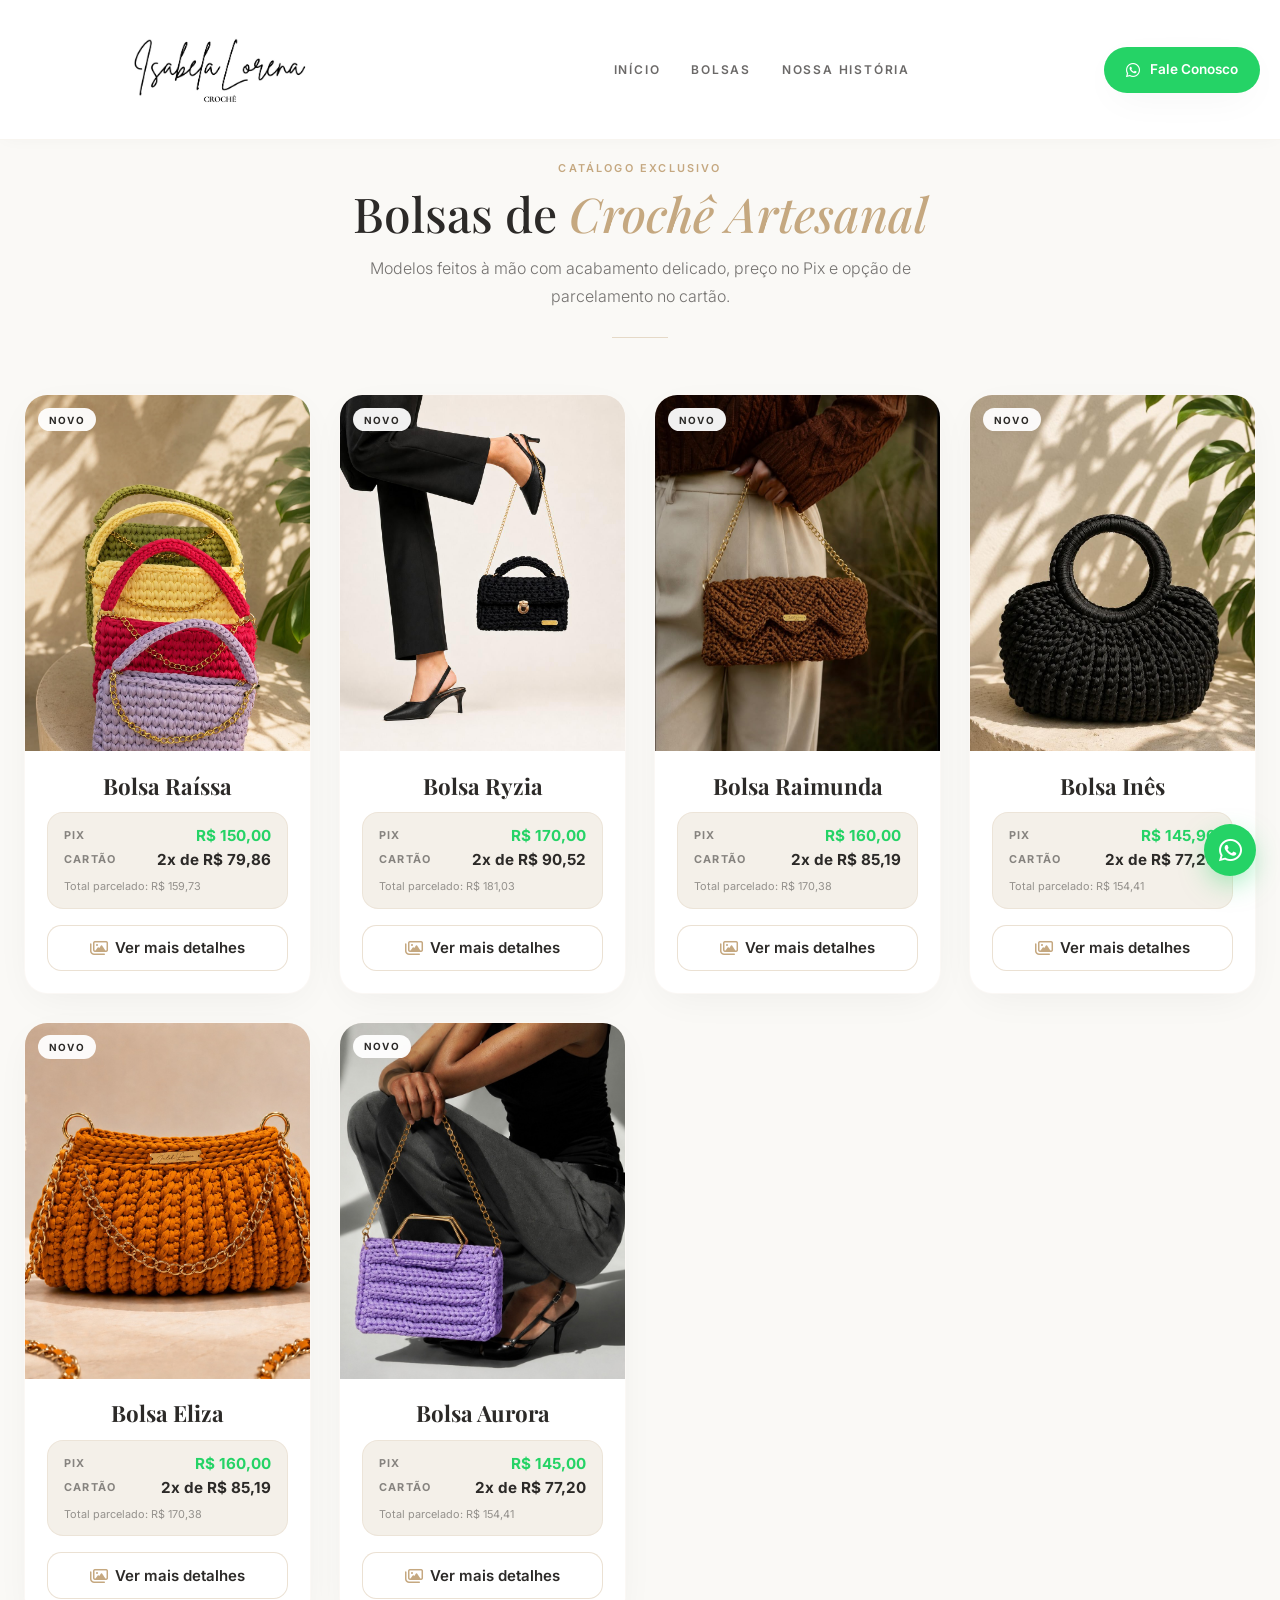
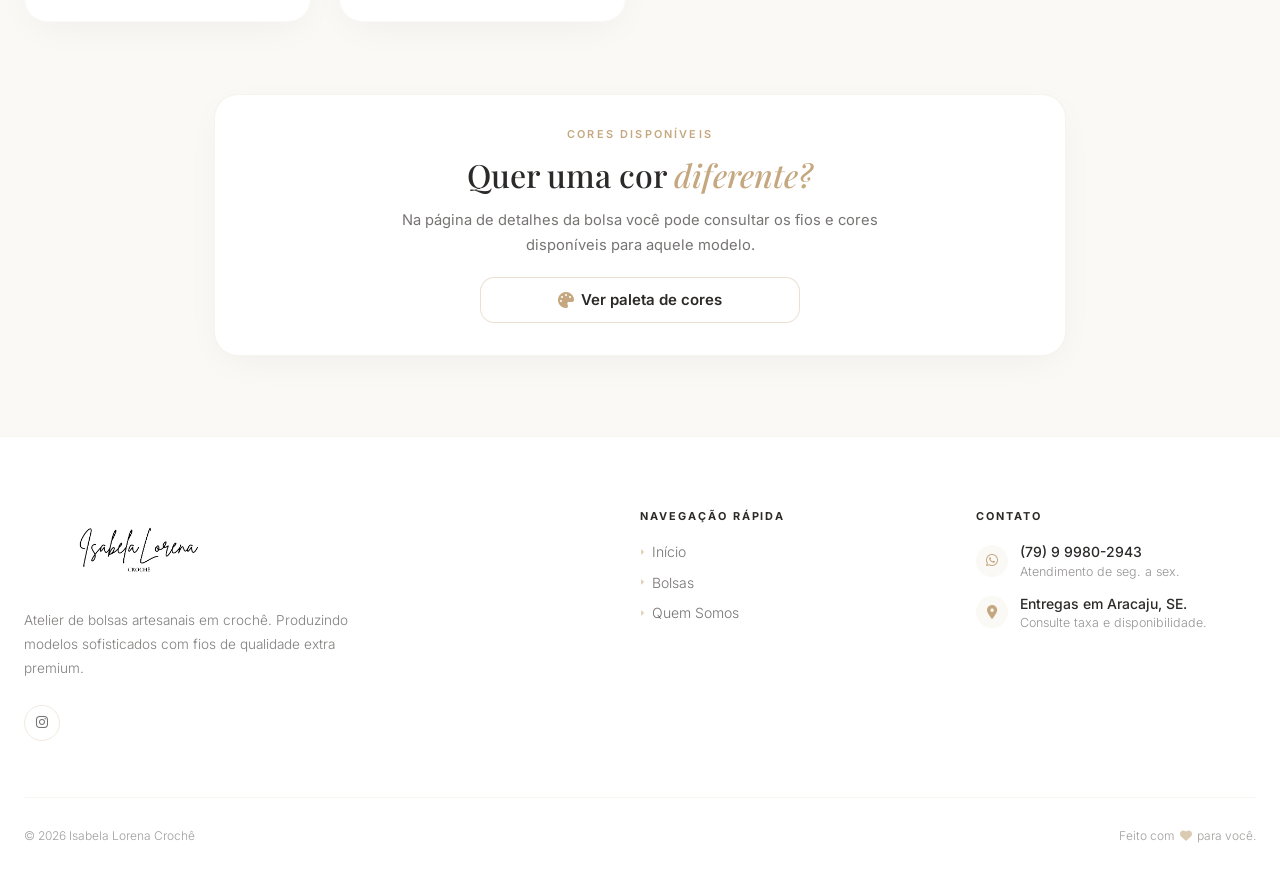
==== bolsas.html @ a30cd04b "Responsividade na pagina de catalogo" ====
<!doctype html>
<html lang="pt-BR">
  <head>
    <meta charset="utf-8" />
    <meta content="width=device-width, initial-scale=1.0" name="viewport" />

    <title>Bolsas | Isabela Lorena Crochê</title>

    <link href="https://fonts.googleapis.com" rel="preconnect" />
    <link crossorigin href="https://fonts.gstatic.com" rel="preconnect" />

    <link
      href="https://fonts.googleapis.com/css2?family=Inter:wght@300;400;500;600&family=Playfair+Display:ital,wght@0,400;0,500;0,600;1,400;1,500&display=swap"
      rel="stylesheet"
    />

    <link
      href="https://cdnjs.cloudflare.com/ajax/libs/font-awesome/6.4.0/css/all.min.css"
      rel="stylesheet"
    />

    <link href="./assets/css/main.css" rel="stylesheet" />
    <link href="./assets/css/header.css" rel="stylesheet" />
    <link href="./assets/css/components.css" rel="stylesheet" />
    <link href="./assets/css/pages/catalog.css" rel="stylesheet" />
    <link href="./assets/css/footer.css" rel="stylesheet" />
  </head>

  <body>
    <header class="site-header">
      <div class="inner">
        <a class="logo" href="index.html" aria-label="Isabela Lorena Crochê">
          <img src="assets/img/logo.jpeg" alt="Isabela Lorena Crochê" />
        </a>

        <nav class="nav-desktop" aria-label="Navegação principal">
          <a href="index.html">Início</a>
          <a href="bolsas.html">Bolsas</a>
          <a href="sobre.html">Nossa História</a>
        </nav>

        <a
          class="header-cta"
          href="https://wa.me/5579999802943"
          target="_blank"
          rel="noopener"
        >
          <i class="fa-brands fa-whatsapp"></i>
          Fale Conosco
        </a>

        <button
          type="button"
          aria-label="Abrir menu"
          aria-controls="mobile-menu"
          aria-expanded="false"
          class="menu-toggle"
          id="menu-btn"
        >
          <i class="fa-solid fa-bars-staggered"></i>
        </button>
      </div>

      <div class="mobile-menu hidden" id="mobile-menu">
        <div class="inner-mobile">
          <a href="index.html">Início</a>
          <a href="bolsas.html">Bolsas</a>
          <a href="sobre.html">Nossa História</a>

          <a
            class="mobile-cta"
            href="https://wa.me/5579999802943"
            target="_blank"
            rel="noopener"
          >
            <i class="fa-brands fa-whatsapp"></i>
            Chamar no WhatsApp
          </a>
        </div>
      </div>
    </header>

    <main class="catalog-page">
      <section class="catalog-header">
        <div class="inner">
          <span class="section-label">Catálogo exclusivo</span>

          <h1 class="section-title">
            Bolsas de
            <span class="highlight-word">Crochê Artesanal</span>
          </h1>

          <p class="section-subtitle">
            Modelos feitos à mão com acabamento delicado, preço no Pix e opção
            de parcelamento no cartão.
          </p>

          <div class="divider" aria-hidden="true"></div>
        </div>
      </section>

      <section class="catalog-list" aria-label="Lista de bolsas disponíveis">
        <div class="catalog-grid-wrap">
          <div class="products-grid" id="grid-bolsas"></div>
        </div>
      </section>

      <section class="catalog-color-note">
        <div class="inner">
          <div class="color-note-card">
            <span class="section-label">Cores disponíveis</span>

            <h2>
              Quer uma cor
              <span class="highlight-word">diferente?</span>
            </h2>

            <p>
              Na página de detalhes da bolsa você pode consultar os fios e cores
              disponíveis para aquele modelo.
            </p>

            <a href="cores.html" class="btn-details">
              <i class="fa-solid fa-palette"></i>
              Ver paleta de cores
            </a>
          </div>
        </div>
      </section>
    </main>

    <footer class="site-footer">
      <div class="inner">
        <div class="footer-grid">
          <div class="footer-brand">
            <a
              class="footer-logo"
              href="index.html"
              aria-label="Isabela Lorena Crochê"
            >
              <img src="assets/img/logo.jpeg" alt="Isabela Lorena Crochê" />
            </a>

            <p>
              Atelier de bolsas artesanais em crochê. Produzindo modelos
              sofisticados com fios de qualidade extra premium.
            </p>

            <div class="footer-socials">
              <a
                aria-label="Instagram"
                href="https://www.instagram.com/isabelalorenacroche/?utm_source=ig_web_button_share_sheet"
                target="_blank"
                rel="noopener"
              >
                <i class="fa-brands fa-instagram"></i>
              </a>
            </div>
          </div>

          <div class="footer-col">
            <h3>Navegação Rápida</h3>

            <ul class="footer-links">
              <li>
                <a href="index.html">
                  <i class="fa-solid fa-caret-right"></i>
                  Início
                </a>
              </li>

              <li>
                <a href="bolsas.html">
                  <i class="fa-solid fa-caret-right"></i>
                  Bolsas
                </a>
              </li>

              <li>
                <a href="sobre.html">
                  <i class="fa-solid fa-caret-right"></i>
                  Quem Somos
                </a>
              </li>
            </ul>
          </div>

          <div class="footer-col">
            <h3>Contato</h3>

            <ul class="footer-contact">
              <li>
                <div class="icon">
                  <i class="fa-brands fa-whatsapp"></i>
                </div>

                <div class="text">
                  <p>(79) 9 9980-2943</p>
                  <p>Atendimento de seg. a sex.</p>
                </div>
              </li>

              <li>
                <div class="icon">
                  <i class="fa-solid fa-location-dot"></i>
                </div>

                <div class="text">
                  <p>Entregas em Aracaju, SE.</p>
                  <p>Consulte taxa e disponibilidade.</p>
                </div>
              </li>
            </ul>
          </div>
        </div>

        <div class="footer-bottom">
          <p>
            &copy;
            <span id="year"></span>
            Isabela Lorena Crochê
          </p>

          <p>
            Feito com
            <i class="fa-solid fa-heart"></i>
            para você.
          </p>
        </div>
      </div>
    </footer>

    <a
      aria-label="Abrir conversa no WhatsApp"
      class="whatsapp-float"
      href="https://wa.me/5579999802943"
      target="_blank"
      rel="noopener"
    >
      <i class="fa-brands fa-whatsapp"></i>
      <span class="tooltip">Fale conosco!</span>
    </a>

    <script src="./assets/js/produtos.js"></script>
    <script src="./assets/js/cards.js"></script>
    <script src="./assets/js/main.js"></script>
  </body>
</html>
---- assets/css/main.css ----
/* ============================================================
   MAIN.CSS — variáveis globais, reset e estilos de base
   Carregado PRIMEIRO em todas as páginas.
   Todos os outros arquivos CSS dependem das variáveis aqui
   definidas.
   ============================================================ */

/* ============================================================
   VARIÁVEIS CSS (design tokens)
   ============================================================ */

:root {
  /* ---- Paleta de cores ---- */
  --color-light: #faf9f6; /* fundo geral das páginas        */
  --color-primary: #c5a880; /* dourado — cor de destaque       */
  --color-primary-light: #d6bf9e; /* versão clara do dourado         */
  --color-dark: #2c2a28; /* texto e títulos principais      */
  --color-accent: #f0ebe1; /* fundo de cards e skeletons      */
  --color-whatsapp: #25d366; /* verde WhatsApp oficial          */
  --color-whatsapp-dark: #1eae53; /* hover do botão WhatsApp         */

  /* ---- Bordas arredondadas ---- */
  --radius-card: 1.5rem;

  /* ---- Sombras ---- */
  --shadow-soft: 0 10px 40px -10px rgba(0, 0, 0, 0.06);
  --shadow-hover: 0 20px 40px -10px rgba(197, 168, 128, 0.18);

  /* ---- Tipografia ---- */
  --font-serif: "Playfair Display", serif; /* títulos e destaques     */
  --font-sans: "Inter", sans-serif; /* corpo e interface        */

  /* ---- Espaçamentos responsivos (usados via var()) ---- */
  --section-gap: clamp(3rem, 6vw, 5.5rem);
  --inner-padding: clamp(1rem, 4vw, 1.5rem);

  /* ---- Alturas de fallback para imagens de produto ----
     Usadas apenas em browsers sem suporte a aspect-ratio.       */
  --img-height-mobile: 220px;
  --img-height-sm: 260px;
  --img-height-md: 300px;
  --img-height-lg: 320px;
}

/* ============================================================
   RESET GLOBAL
   box-sizing: border-box em todos os elementos elimina a
   necessidade de calcular bordas/paddings manualmente.
   ============================================================ */

*,
*::before,
*::after {
  box-sizing: border-box;
  margin: 0;
  padding: 0;
}

/* Rolagem suave para âncoras (#destaques, etc.) */
html {
  scroll-behavior: smooth;

  /* Previne aumento automático de fonte em iOS ao girar o device */
  -webkit-text-size-adjust: 100%;
  text-size-adjust: 100%;
}

/* ---- CORPO ---- */

body {
  font-family: var(--font-sans);
  background-color: var(--color-light);
  color: var(--color-dark);

  /* Suaviza a renderização de fontes no macOS/iOS */
  -webkit-font-smoothing: antialiased;
  -moz-osx-font-smoothing: grayscale;

  /* Evita scrollbar horizontal acidental */
  overflow-x: hidden;

  /* Layout em coluna para que o footer fique fixo no rodapé
     mesmo em páginas com pouco conteúdo                         */
  display: flex;
  flex-direction: column;
  min-height: 100vh;
}

/* O <main> cresce para preencher o espaço entre header e footer */
main {
  flex-grow: 1;
}

/* ---- ELEMENTOS BÁSICOS ---- */

/* Imagens não vazam do container */
img {
  display: block;
  max-width: 100%;
  height: auto;
}

/* Remove sublinhado de links — cada componente define sua cor */
a {
  text-decoration: none;
  color: inherit;
}

/* Botões herdam a fonte do body (padrão do browser não herda) */
button {
  font-family: inherit;
}

/* ============================================================
   UTILITÁRIOS GLOBAIS
   ============================================================ */

/*
  Aplica itálico dourado nos trechos de título em destaque.
  Usado via <span class="highlight-word"> no HTML.
*/
.highlight-word {
  font-style: italic;
  color: var(--color-primary);
  font-weight: 500;
}

/*
  Wrapper de largura máxima reutilizado em todas as seções.
  Pode ser sobrescrito localmente se necessário.
*/
.inner {
  max-width: 1280px;
  margin: 0 auto;
  padding: 0 var(--inner-padding);
}

/* ============================================================
   ANIMAÇÕES
   ============================================================ */

/* Entrada suave da página inteira ao carregar */
.page-view {
  animation: elegantFadeIn 0.55s cubic-bezier(0.16, 1, 0.3, 1) forwards;
}

@keyframes elegantFadeIn {
  from {
    opacity: 0;
    transform: translateY(14px);
  }
  to {
    opacity: 1;
    transform: translateY(0);
  }
}

/* Flutuação contínua — usada nos orbs decorativos do hero */
@keyframes float {
  0%,
  100% {
    transform: translateY(0);
  }
  50% {
    transform: translateY(-12px);
  }
}

.animate-float {
  animation: float 6s ease-in-out infinite;
}

/* Revelação de imagem após carregamento lazy */
@keyframes imgReveal {
  from {
    opacity: 0;
    transform: scale(1.03);
  }
  to {
    opacity: 1;
    transform: scale(1);
  }
}

/* Shimmer do skeleton loader de imagens (definido em components.css) */
@keyframes shimmer {
  0% {
    background-position: 200% 0;
  }
  100% {
    background-position: -200% 0;
  }
}

/* ============================================================
   IMAGEM DE PRODUTO (estilos globais)
   Complementados e sobrescritos em components.css e catalog.css
   ============================================================ */

/*
  Base da imagem: cobre o wrapper por completo (position:absolute
  + inset:0 definidos nos contextos que usam aspect-ratio).
  Transition dupla: zoom suave + fade de opacidade no lazy-load.
*/
.product-img {
  background: var(--color-accent);
  width: 100%;
  height: 100%;
  object-fit: cover;
  object-position: center top;
  transition:
    transform 0.7s cubic-bezier(0.25, 0.46, 0.45, 0.94),
    opacity 0.15s ease;
}

/* Zoom suave no hover do card */
.product-card:hover .product-img {
  transform: scale(1.05);
}

/* Animação de fade-in após o carregamento da imagem */
.product-img.loaded {
  animation: imgReveal 0.45s ease forwards;
}

/*
  Estado de erro: quando a imagem falha ao carregar e o fallback
  SVG é inserido, ajustamos o object-fit para não distorcer o ícone
  e adicionamos leve opacidade.
*/
.product-img[data-error="true"],
.product-img.img-error {
  object-fit: contain;
  padding: 1.5rem;
  background: var(--color-accent);
  opacity: 0.5;
}

/* ============================================================
   GRID DE DESTAQUES (home)
   Transição de opacidade controlada pelo filtro (filtros.js)
   ============================================================ */

#grid-destaques {
  transition: opacity 0.25s ease-in-out;
}

/* ============================================================
   SCROLLBAR CUSTOMIZADA (Webkit)
   ============================================================ */

::-webkit-scrollbar {
  width: 5px;
}
::-webkit-scrollbar-track {
  background: var(--color-light);
}
::-webkit-scrollbar-thumb {
  background: var(--color-primary-light);
  border-radius: 4px;
}

/* ============================================================
   ACESSIBILIDADE
   ============================================================ */

/*
  Anel de foco visível para navegação por teclado.
  Removido visualmente com :focus (não :focus-visible) para não
  afetar cliques com mouse.
*/
:focus-visible {
  outline: 2px solid var(--color-primary);
  outline-offset: 3px;
  border-radius: 4px;
}

/* ============================================================
   SELEÇÃO DE TEXTO
   ============================================================ */

::selection {
  background: rgba(197, 168, 128, 0.25);
  color: var(--color-dark);
}

/* ============================================================
   AJUSTES RESPONSIVOS GLOBAIS
   Mantém regras gerais aqui para evitar repetição nas páginas.
   ============================================================ */

html {
  overflow-x: hidden;
}

body {
  min-width: 320px;
}

.inner {
  width: min(100%, 1280px);
}

@media (max-width: 767px) {
  :root {
    --inner-padding: clamp(1rem, 5vw, 1.25rem);
    --radius-card: 1.25rem;
  }

  .section-title {
    word-break: normal;
    overflow-wrap: anywhere;
  }
}

@media (max-width: 359px) {
  :root {
    --inner-padding: 0.85rem;
  }
}

@media (prefers-reduced-motion: reduce) {
  *,
  *::before,
  *::after {
    scroll-behavior: auto !important;
    animation-duration: 0.01ms !important;
    animation-iteration-count: 1 !important;
    transition-duration: 0.01ms !important;
  }
}
---- assets/css/header.css ----
/* ============================================================
   HEADER.CSS — header sticky, nav e menu mobile
   ============================================================ */
body {
  padding-top: 105px;
}

.site-header {
  background: #ffffff;
  backdrop-filter: blur(16px);
  -webkit-backdrop-filter: blur(16px);

  /* Faz o header acompanhar a página ao rolar */
  position: fixed;
  top: 0;
  left: 0;
  width: 100%;

  z-index: 999;

  border-bottom: 1px solid rgba(197, 168, 128, 0.12);
  box-shadow: 0 2px 16px -4px rgba(0, 0, 0, 0.04);
  transition: all 0.3s ease;
}

.site-header .inner {
  max-width: 1280px;
  margin: 0 auto;
  padding: 1rem 1.25rem;
  display: flex;
  justify-content: space-between;
  align-items: center;
  gap: 1rem;
}

/* Logo */
.site-header .logo {
  display: flex;
  align-items: center;
  flex-shrink: 0;
  line-height: 0;
  text-decoration: none;
}

.site-header .logo img {
  display: block;

  /* tamanho ideal para desktop */
  width: clamp(190px, 24vw, 380px);
  height: auto;

  /* impede a logo de deixar o header gigante */
  max-height: 105px;

  object-fit: contain;
}

/* Ajuste do header para ficar mais elegante */
.site-header .inner {
  max-width: 1280px;
  margin: 0 auto;
  padding: 0.75rem 1.25rem;
  min-height: 105px;

  display: flex;
  justify-content: space-between;
  align-items: center;
  gap: 1.25rem;
}

/* Mobile */
@media (max-width: 767px) {
  .site-header .inner {
    min-height: 78px;
    padding: 0.6rem 1rem;
  }

  .site-header .logo img {
    width: clamp(150px, 52vw, 230px);
    max-height: 65px;
  }
}

/* Telas grandes */
@media (min-width: 1280px) {
  .site-header .logo img {
    width: 400px;
    max-height: 115px;
  }
}

/* Nav desktop */
.nav-desktop {
  display: none;
  gap: 2.5rem;
  align-items: center;
}
@media (min-width: 768px) {
  .nav-desktop {
    display: flex;
  }
}

.nav-desktop a,
.nav-desktop button {
  font-size: 0.75rem;
  font-weight: 600;
  letter-spacing: 0.15em;
  text-transform: uppercase;
  color: rgba(44, 42, 40, 0.7);
  background: none;
  border: none;
  cursor: pointer;
  transition: color 0.3s ease;
  display: flex;
  align-items: center;
  gap: 0.35rem;
  padding: 0;
}
.nav-desktop a:hover,
.nav-desktop button:hover {
  color: var(--color-primary);
}

/* Dropdown catálogo */
.dropdown {
  position: relative;
  padding: 0.5rem 0;
}
.dropdown-panel {
  position: absolute;
  top: calc(100% + 0.5rem);
  left: -1rem;
  min-width: 13rem;
  background: #fff;
  border: 1px solid rgba(197, 168, 128, 0.12);
  border-radius: 1rem;
  box-shadow: var(--shadow-soft);
  opacity: 0;
  visibility: hidden;
  transform: translateY(6px);
  transition: all 0.25s ease;
  overflow: hidden;
}
.dropdown:hover .dropdown-panel {
  opacity: 1;
  visibility: visible;
  transform: translateY(0);
}
.dropdown:hover .chevron {
  transform: rotate(180deg);
}
.chevron {
  font-size: 0.6rem;
  transition: transform 0.3s ease;
}

.dropdown-panel a {
  display: flex;
  align-items: center;
  gap: 0.5rem;
  padding: 0.75rem 1.5rem;
  font-size: 0.85rem;
  color: rgba(44, 42, 40, 0.8);
  transition:
    background 0.2s,
    color 0.2s;
  letter-spacing: 0;
  text-transform: none;
  font-weight: 400;
}
.dropdown-panel a:hover {
  background: var(--color-light);
  color: var(--color-primary);
}
.dropdown-panel a i {
  font-size: 0.45rem;
  color: rgba(197, 168, 128, 0.5);
}

/* CTA header */
.header-cta {
  display: none;
  align-items: center;
  justify-content: center;
  gap: 0.6rem;

  background: var(--color-whatsapp);
  color: #fff;

  padding: 0.75rem 1.4rem;
  min-height: 46px;

  border-radius: 9999px;

  font-size: 0.85rem;
  font-weight: 600;
  line-height: 1;

  transition: all 0.35s ease;
  box-shadow: var(--shadow-soft);

  white-space: nowrap;
}

.header-cta:hover {
  background: var(--color-whatsapp-dark);
  transform: translateY(-2px);
  box-shadow: 0 12px 24px -6px rgba(37, 211, 102, 0.3);
}

.header-cta i {
  display: flex;
  align-items: center;
  justify-content: center;

  font-size: 1rem;
  line-height: 1;
  flex-shrink: 0;
}

@media (min-width: 768px) {
  .header-cta {
    display: inline-flex;
  }
}

/* Hamburger */
.menu-toggle {
  display: flex;
  background: none;
  border: none;
  cursor: pointer;
  font-size: 1.4rem;
  color: var(--color-dark);
  padding: 0.25rem;
}
@media (min-width: 768px) {
  .menu-toggle {
    display: none;
  }
}

/* Mobile menu */
.mobile-menu {
  background: #fff;
  border-top: 1px solid rgba(197, 168, 128, 0.1);
  position: absolute;
  width: 100%;
  box-shadow: 0 16px 40px -10px rgba(0, 0, 0, 0.1);
}
.mobile-menu.hidden {
  display: none;
}
.mobile-menu .inner-mobile {
  display: flex;
  flex-direction: column;
  padding: 2rem 1.5rem;
  gap: 0;
}
.mobile-menu a,
.mobile-menu .mobile-cat-title {
  font-family: var(--font-serif);
  font-size: 1.1rem;
  color: var(--color-dark);
  padding: 0.9rem 0;
  border-bottom: 1px solid rgba(240, 235, 225, 0.8);
  transition: color 0.2s;
  display: block;
}
.mobile-menu a:hover {
  color: var(--color-primary);
}
.mobile-menu .mobile-cat-title {
  font-weight: 500;
  padding-bottom: 0.5rem;
  border-bottom: none;
}
.mobile-menu .mobile-sub {
  display: flex;
  flex-direction: column;
  padding-left: 1rem;
  gap: 0;
  border-bottom: 1px solid rgba(240, 235, 225, 0.8);
  padding-bottom: 0.5rem;
  margin-bottom: 0;
}
.mobile-menu .mobile-sub a {
  font-family: var(--font-sans);
  font-size: 0.95rem;
  color: rgba(44, 42, 40, 0.65);
  border-bottom: none;
  padding: 0.4rem 0;
}
.mobile-cta {
  display: flex;
  align-items: center;
  justify-content: center;
  gap: 0.5rem;
  background: var(--color-whatsapp);
  color: #fff !important;
  padding: 0.85rem;
  border-radius: 0.75rem;
  font-family: var(--font-sans) !important;
  font-size: 0.95rem !important;
  font-weight: 500;
  margin-top: 1.25rem;
  border-bottom: none !important;
}

/* ============================================================
   RESPONSIVIDADE DO HEADER
   Regras específicas do header ficam neste arquivo.
   ============================================================ */

@media (max-width: 899px) {
  body {
    padding-top: 76px;
  }

  .site-header .inner {
    min-height: 76px;
    padding: 0.6rem var(--inner-padding);
  }

  .site-header .logo img {
    width: clamp(155px, 52vw, 240px);
    max-height: 68px;
  }

  .nav-desktop,
  .header-cta {
    display: none;
  }

  .menu-toggle {
    display: inline-flex;
    align-items: center;
    justify-content: center;
    width: 2.65rem;
    height: 2.65rem;
    border-radius: 999px;
    background: rgba(240, 235, 225, 0.7);
  }

  .mobile-menu {
    position: fixed;
    top: 76px;
    left: 0;
    right: 0;
    z-index: 998;
    max-height: calc(100vh - 76px);
    overflow-y: auto;
  }

  .mobile-menu .inner-mobile {
    padding: 1.25rem var(--inner-padding) 1.5rem;
  }
}

@media (min-width: 900px) {
  .menu-toggle {
    display: none;
  }

  .nav-desktop {
    display: flex;
    gap: clamp(1.2rem, 2.4vw, 2.5rem);
  }

  .header-cta {
    display: inline-flex;
  }
}

@media (min-width: 900px) and (max-width: 1180px) {
  .site-header .logo img {
    width: clamp(185px, 20vw, 250px);
    max-height: 82px;
  }

  .site-header .inner {
    min-height: 88px;
  }

  .nav-desktop a {
    font-size: 0.68rem;
    letter-spacing: 0.12em;
  }

  .header-cta {
    padding-inline: 1rem;
    font-size: 0.78rem;
  }
}

@media (max-width: 380px) {
  .site-header .logo img {
    width: clamp(145px, 50vw, 200px);
  }
}
---- assets/css/components.css ----
/* ============================================================
   COMPONENTS.CSS — cards de produto, badges, botões, CTA,
   WhatsApp flutuante, barra de benefícios
   ============================================================ */

/* ---- BARRA DE BENEFÍCIOS ---- */

.benefits-bar {
  background: #fff;
  border-top: 1px solid rgba(197, 168, 128, 0.1);
  border-bottom: 1px solid rgba(197, 168, 128, 0.1);
  padding: 1.5rem 0;
  box-shadow: 0 2px 12px -4px rgba(0, 0, 0, 0.03);
}

.benefits-bar .inner {
  max-width: 1280px;
  margin: 0 auto;
  padding: 0 1.25rem;
  display: grid;
  grid-template-columns: repeat(2, 1fr);
  gap: 1.25rem;
}

@media (min-width: 768px) {
  .benefits-bar .inner {
    grid-template-columns: repeat(4, 1fr);
  }
}

.benefit-item {
  display: flex;
  flex-direction: column;
  align-items: center;
  text-align: center;
  padding: 0 0.5rem;
}

.benefit-item + .benefit-item {
  border-left: 1px solid rgba(197, 168, 128, 0.12);
}

@media (max-width: 767px) {
  .benefit-item:nth-child(1),
  .benefit-item:nth-child(3) {
    border-left: none;
  }
  .benefit-item:nth-child(3),
  .benefit-item:nth-child(4) {
    border-top: 1px solid rgba(197, 168, 128, 0.12);
    padding-top: 1.25rem;
  }
}

.benefit-item i {
  font-size: 1.4rem;
  color: var(--color-primary);
  margin-bottom: 0.4rem;
}

.benefit-item h4 {
  font-size: 0.7rem;
  font-weight: 600;
  text-transform: uppercase;
  letter-spacing: 0.1em;
  color: var(--color-dark);
  margin-bottom: 0.2rem;
}

.benefit-item p {
  font-size: 0.7rem;
  color: rgba(44, 42, 40, 0.55);
}

/* ---- SECTION LABELS ---- */

.section-label {
  display: block;
  font-size: 0.68rem;
  font-weight: 600;
  text-transform: uppercase;
  letter-spacing: 0.2em;
  color: var(--color-primary);
  margin-bottom: 0.75rem;
}

.section-title {
  font-family: var(--font-serif);
  font-size: clamp(1.6rem, 4vw, 3rem);
  font-weight: 500;
  color: var(--color-dark);
  line-height: 1.2;
}

.section-subtitle {
  font-size: clamp(0.9rem, 2vw, 1rem);
  color: rgba(44, 42, 40, 0.65);
  font-weight: 300;
  line-height: 1.7;
  max-width: 36rem;
}

/* ---- CTA SECTION ---- */

.cta-section {
  padding: clamp(3rem, 6vw, 5rem) 0;
  background: linear-gradient(
    180deg,
    var(--color-light) 0%,
    rgba(240, 235, 225, 0.55) 100%
  );
  position: relative;
  overflow: hidden;
  text-align: center;
}

.cta-section::before {
  content: "";
  position: absolute;
  inset: 0;
  background-image: radial-gradient(
    circle at 2px 2px,
    rgba(197, 168, 128, 0.22) 1px,
    transparent 0
  );
  background-size: 38px 38px;
  pointer-events: none;
}

.cta-section .inner {
  position: relative;
  z-index: 1;
  max-width: 640px;
  margin: 0 auto;
  padding: 0 1.25rem;
}

.cta-section h2 {
  font-family: var(--font-serif);
  font-size: clamp(1.5rem, 4vw, 2.8rem);
  font-weight: 500;
  margin-bottom: 1rem;
  line-height: 1.25;
}

.cta-section p {
  font-size: clamp(0.9rem, 2vw, 1rem);
  color: rgba(44, 42, 40, 0.75);
  font-weight: 300;
  line-height: 1.75;
  margin-bottom: 2rem;
}

/* ---- GRID GERAL ---- */

.products-grid {
  display: grid;
  grid-template-columns: 1fr;
  gap: 1.25rem;
}

@media (min-width: 480px) {
  .products-grid {
    grid-template-columns: repeat(2, 1fr);
  }
}

@media (min-width: 1024px) {
  .products-grid {
    grid-template-columns: repeat(4, 1fr);
    gap: 1.75rem;
  }
}

/* ---- PRODUCT CARD ---- */

.product-card {
  background: #fff;
  border-radius: var(--radius-card);
  overflow: hidden;
  box-shadow: var(--shadow-soft);
  border: 1px solid transparent;
  display: flex;
  flex-direction: column;
  height: 100%;
  transition:
    box-shadow 0.4s ease,
    border-color 0.4s ease,
    transform 0.35s ease;
}

.product-card:hover {
  box-shadow: var(--shadow-hover);
  border-color: rgba(197, 168, 128, 0.2);
  transform: translateY(-5px);
}

/* ---- WRAP DE IMAGEM ---- */

.product-image-wrap {
  position: relative;
  overflow: hidden;
  /* Proporção 4:5 — ótima para produtos verticais (bolsas) */
  aspect-ratio: 4 / 5;
  background: var(--color-accent);
  flex-shrink: 0;
}

/* Fallback para navegadores sem suporte a aspect-ratio */
@supports not (aspect-ratio: 4 / 5) {
  .product-image-wrap {
    height: var(--img-height-md);
  }
}

/* Ajuste para cards na home (grid de destaques) */
#grid-destaques .product-image-wrap {
  aspect-ratio: 3 / 4;
}

/* ---- PRODUTO IMAGEM ---- */

.product-img {
  position: absolute;
  inset: 0;
  width: 100%;
  height: 100%;
  object-fit: cover;
  object-position: center top;
  transition:
    transform 0.75s cubic-bezier(0.25, 0.46, 0.45, 0.94),
    opacity 0.2s ease;
}

.product-card:hover .product-img {
  transform: scale(1.06);
}

/* ---- SKELETON LOADER ---- */

.product-image-wrap::before {
  content: "";
  position: absolute;
  inset: 0;
  background: linear-gradient(
    90deg,
    var(--color-accent) 25%,
    rgba(240, 235, 225, 0.6) 50%,
    var(--color-accent) 75%
  );
  background-size: 200% 100%;
  animation: shimmer 1.4s infinite linear;
  z-index: 0;
  transition: opacity 0.3s ease;
}

.product-image-wrap.img-loaded::before {
  opacity: 0;
  pointer-events: none;
}

@keyframes shimmer {
  0% {
    background-position: 200% 0;
  }
  100% {
    background-position: -200% 0;
  }
}

/* Garante que a img fique acima do skeleton */
.product-img {
  z-index: 1;
}

/* ---- BADGE ---- */

.product-badge {
  position: absolute;
  top: 0.85rem;
  left: 0.85rem;
  z-index: 2;
  background: rgba(255, 255, 255, 0.92);
  backdrop-filter: blur(8px);
  -webkit-backdrop-filter: blur(8px);
  padding: 0.4rem 0.8rem;
  border-radius: 999px;
  font-size: 0.66rem;
  font-weight: 600;
  letter-spacing: 0.12em;
  text-transform: uppercase;
  color: var(--color-dark);
}

/* ---- CONTENT ---- */

.product-card .content {
  padding: clamp(1.1rem, 3vw, 1.75rem);
  display: flex;
  flex-direction: column;
  flex-grow: 1;
  text-align: center;
}

.product-card h3 {
  font-family: var(--font-serif);
  font-size: clamp(1.15rem, 2.5vw, 1.5rem);
  color: var(--color-dark);
  margin-bottom: 0.6rem;
  line-height: 1.25;
}

.product-card p {
  font-size: clamp(0.82rem, 1.5vw, 0.95rem);
  line-height: 1.65;
  color: rgba(44, 42, 40, 0.7);
  margin-bottom: 1.25rem;
  flex-grow: 1;
}

/* ---- VARIANTES ---- */

.variants {
  display: flex;
  justify-content: center;
  gap: 0.7rem;
  margin-bottom: 1.5rem;
  flex-wrap: wrap;
}

.variant-btn {
  width: 1.15rem;
  height: 1.15rem;
  border-radius: 999px;
  border: 2px solid #fff;
  cursor: pointer;
  transition:
    transform 0.25s ease,
    outline-offset 0.25s ease;
  box-shadow: 0 2px 8px rgba(0, 0, 0, 0.14);
  flex-shrink: 0;
}

.variant-btn:hover {
  transform: scale(1.2);
}

.variant-btn.active {
  transform: scale(1.25);
  outline: 2px solid var(--color-primary);
  outline-offset: 3px;
}

/* ---- BOTÕES ---- */

.btn-whatsapp {
  display: inline-flex;
  align-items: center;
  justify-content: center;
  gap: 0.65rem;
  width: 100%;
  min-height: 52px;
  padding: 0.9rem 1.25rem;
  border-radius: 1rem;
  background: var(--color-whatsapp);
  color: #fff;
  font-size: clamp(0.82rem, 1.8vw, 0.95rem);
  font-weight: 600;
  line-height: 1;
  text-decoration: none;
  text-align: center;
  transition:
    transform 0.3s ease,
    background 0.3s ease,
    box-shadow 0.3s ease;
  box-shadow: 0 10px 30px -8px rgba(37, 211, 102, 0.25);
  margin-top: auto;
}

.btn-whatsapp:hover {
  background: var(--color-whatsapp-dark);
  transform: translateY(-2px);
  box-shadow: 0 18px 36px -8px rgba(37, 211, 102, 0.35);
}

.btn-whatsapp i {
  display: flex;
  align-items: center;
  justify-content: center;
  font-size: 1.15rem;
  line-height: 1;
  flex-shrink: 0;
}

.btn-dark {
  display: inline-flex;
  align-items: center;
  justify-content: center;
  background: var(--color-dark);
  color: #fff;
  padding: 0.9rem 2rem;
  border-radius: 9999px;
  font-size: 0.95rem;
  font-weight: 500;
  transition: all 0.4s ease;
  box-shadow: var(--shadow-soft);
}

.btn-dark:hover {
  background: var(--color-primary);
  transform: translateY(-3px);
  box-shadow: 0 16px 32px -8px rgba(197, 168, 128, 0.3);
}

.btn-outline {
  display: inline-flex;
  align-items: center;
  justify-content: center;
  background: #fff;
  border: 1.5px solid rgba(197, 168, 128, 0.35);
  color: var(--color-dark);
  padding: 0.9rem 2rem;
  border-radius: 9999px;
  font-size: 0.95rem;
  font-weight: 500;
  transition: all 0.4s ease;
}

.btn-outline:hover {
  border-color: var(--color-primary);
  background: var(--color-light);
}

/* ---- WHATSAPP FLUTUANTE ---- */

.whatsapp-float {
  position: fixed;
  bottom: 1.5rem;
  right: 1.5rem;
  z-index: 100;
  width: 3.25rem;
  height: 3.25rem;
  background: var(--color-whatsapp);
  color: #fff;
  border-radius: 9999px;
  display: flex;
  align-items: center;
  justify-content: center;
  font-size: 1.65rem;
  box-shadow: 0 10px 28px -5px rgba(37, 211, 102, 0.5);
  transition: all 0.3s ease;
}

.whatsapp-float:hover {
  background: var(--color-whatsapp-dark);
  transform: scale(1.1);
}

.whatsapp-float .tooltip {
  position: absolute;
  right: calc(100% + 0.75rem);
  top: 50%;
  transform: translateY(-50%);
  background: #fff;
  color: var(--color-dark);
  font-size: 0.72rem;
  font-weight: 600;
  padding: 0.4rem 0.7rem;
  border-radius: 0.5rem;
  box-shadow: var(--shadow-soft);
  border: 1px solid rgba(197, 168, 128, 0.12);
  white-space: nowrap;
  opacity: 0;
  visibility: hidden;
  transition: all 0.3s ease;
  font-family: var(--font-sans);
}

.whatsapp-float:hover .tooltip {
  opacity: 1;
  visibility: visible;
}

/* Em mobile, esconde o tooltip para evitar overflow */
@media (max-width: 480px) {
  .whatsapp-float .tooltip {
    display: none;
  }
}

/* ---- ESTADOS VAZIOS ---- */

.catalog-empty,
.empty-products {
  text-align: center;
  padding: 4rem 1.25rem;
  color: rgba(44, 42, 40, 0.45);
  font-size: 0.95rem;
  grid-column: 1 / -1;
}

/* ---- CATALOG HEADER ---- */

.catalog-header {
  text-align: center;
  padding: 0;
  margin-bottom: 3.5rem;
}

.catalog-header .divider {
  width: 3.5rem;
  height: 1px;
  background: rgba(197, 168, 128, 0.4);
  margin: 1.75rem auto 0;
}

/* ============================================================
   RESPONSIVE BREAKPOINTS GERAIS
   ============================================================ */

/* Telas muito pequenas (< 360px) */
@media (max-width: 359px) {
  .product-card h3 {
    font-size: 1rem;
  }
  .product-card p {
    font-size: 0.78rem;
  }
  .btn-whatsapp {
    font-size: 0.78rem;
    min-height: 46px;
    padding: 0.75rem 1rem;
  }
}

/* Tablet portrait (600px–899px) — 2 colunas confortáveis */
@media (min-width: 600px) and (max-width: 899px) {
  .product-card .content {
    padding: 1.35rem;
  }
}

/* Tablet landscape / desktop pequeno (900px–1199px) — 3 colunas */
@media (min-width: 900px) and (max-width: 1199px) {
  .products-grid {
    grid-template-columns: repeat(3, 1fr);
    gap: 1.5rem;
  }
}

/* ---- PREÇOS DOS PRODUTOS ---- */
.product-price {
  display: flex;
  flex-direction: column;
  gap: 0.35rem;
  padding: 0.85rem 0.95rem;
  margin: 0 0 1.15rem;
  border-radius: 1rem;
  background: rgba(240, 235, 225, 0.65);
  border: 1px solid rgba(197, 168, 128, 0.22);
  text-align: left;
}

.price-line {
  display: flex;
  justify-content: space-between;
  align-items: baseline;
  gap: 0.75rem;
  line-height: 1.25;
}

.price-line span {
  font-size: 0.74rem;
  font-weight: 600;
  letter-spacing: 0.08em;
  text-transform: uppercase;
  color: rgba(44, 42, 40, 0.58);
}

.price-line strong {
  font-size: clamp(0.92rem, 2vw, 1.05rem);
  color: var(--color-dark);
  font-weight: 700;
  white-space: nowrap;
}

.price-pix strong {
  color: var(--color-whatsapp-dark);
}

.product-price small {
  display: block;
  padding-top: 0.15rem;
  color: rgba(44, 42, 40, 0.55);
  font-size: 0.74rem;
  line-height: 1.35;
}

@media (max-width: 479px) {
  .product-price {
    padding: 0.75rem;
    margin-bottom: 0.95rem;
  }

  .price-line {
    flex-direction: column;
    gap: 0.15rem;
    align-items: center;
    text-align: center;
  }

  .product-price small {
    text-align: center;
  }
}

/* ---- AÇÕES DO CARD DE PRODUTO ---- */
.product-actions {
  display: flex;
  flex-direction: column;
  gap: 0.75rem;
  margin-top: auto;
}

.product-actions .btn-whatsapp {
  margin-top: 0;
}

.btn-details {
  display: inline-flex;
  align-items: center;
  justify-content: center;
  gap: 0.6rem;
  width: 100%;
  min-height: 50px;
  padding: 0.85rem 1.15rem;
  border-radius: 1rem;
  background: #fff;
  border: 1.5px solid rgba(197, 168, 128, 0.35);
  color: var(--color-dark);
  font-size: clamp(0.82rem, 1.8vw, 0.94rem);
  font-weight: 600;
  line-height: 1;
  text-align: center;
  transition:
    transform 0.3s ease,
    border-color 0.3s ease,
    background 0.3s ease,
    box-shadow 0.3s ease;
}

.btn-details:hover {
  transform: translateY(-2px);
  border-color: var(--color-primary);
  background: var(--color-light);
  box-shadow: 0 12px 28px -12px rgba(197, 168, 128, 0.38);
}

.btn-details i {
  font-size: 1rem;
  color: var(--color-primary);
}

/* ============================================================
   PERGUNTAS FREQUENTES — FAQ
   ============================================================ */

.faq-section {
  padding: clamp(3.5rem, 6vw, 5.5rem) 0;
  background: #fff;
}

.faq-section .inner {
  max-width: 920px;
}

.faq-section .header {
  text-align: center;
  margin-bottom: 2.5rem;
}

.faq-section .section-subtitle {
  margin: 0.75rem auto 0;
}

.faq-list {
  display: flex;
  flex-direction: column;
  gap: 1rem;
}

.faq-item {
  background: var(--color-light);
  border: 1px solid rgba(197, 168, 128, 0.18);
  border-radius: 1.25rem;
  box-shadow: var(--shadow-soft);
  overflow: hidden;
  transition:
    border-color 0.3s ease,
    box-shadow 0.3s ease,
    transform 0.3s ease;
}

.faq-item:hover {
  border-color: rgba(197, 168, 128, 0.35);
  box-shadow: var(--shadow-hover);
  transform: translateY(-2px);
}

.faq-item summary {
  list-style: none;
  cursor: pointer;
  padding: 1.2rem 1.35rem;
  display: flex;
  align-items: center;
  justify-content: space-between;
  gap: 1rem;
  font-weight: 600;
  color: var(--color-dark);
  line-height: 1.45;
}

.faq-item summary::-webkit-details-marker {
  display: none;
}

.faq-item summary i {
  color: var(--color-primary);
  font-size: 0.85rem;
  transition: transform 0.3s ease;
  flex-shrink: 0;
}

.faq-item[open] summary i {
  transform: rotate(180deg);
}

.faq-item p {
  padding: 0 1.35rem 1.25rem;
  color: rgba(44, 42, 40, 0.68);
  font-size: 0.95rem;
  font-weight: 300;
  line-height: 1.75;
}

.faq-item[open] {
  background: linear-gradient(180deg, #fff 0%, rgba(240, 235, 225, 0.5) 100%);
  border-color: rgba(197, 168, 128, 0.35);
}

@media (max-width: 767px) {
  .faq-section {
    padding: 3.5rem 0;
  }

  .faq-section .header {
    margin-bottom: 2rem;
  }

  .faq-list {
    gap: 0.85rem;
  }

  .faq-item {
    border-radius: 1rem;
  }

  .faq-item summary {
    padding: 1rem 1.05rem;
    font-size: 0.92rem;
  }

  .faq-item p {
    padding: 0 1.05rem 1.05rem;
    font-size: 0.88rem;
  }
}

/* ============================================================
   RESPONSIVIDADE DOS COMPONENTES
   Cards, botões, preço, benefícios e WhatsApp flutuante.
   ============================================================ */

@media (max-width: 767px) {
  .benefits-bar {
    padding: 1.1rem 0;
  }

  .benefits-bar .inner {
    gap: 0.9rem;
    padding-inline: var(--inner-padding);
  }

  .benefit-item {
    padding-inline: 0.35rem;
  }

  .benefit-item h4 {
    font-size: 0.64rem;
    letter-spacing: 0.08em;
  }

  .benefit-item p {
    font-size: 0.66rem;
    line-height: 1.35;
  }

  .products-grid {
    grid-template-columns: 1fr;
    gap: 1.15rem;
  }

  .product-card {
    border-radius: 1.35rem;
  }

  .product-card .content {
    padding: 1.15rem;
  }

  .product-card h3 {
    font-size: 1.35rem;
  }

  .product-card p {
    font-size: 0.88rem;
    line-height: 1.65;
    margin-bottom: 1rem;
  }

  .product-image-wrap {
    aspect-ratio: 4 / 4.8;
  }

  #grid-destaques .product-image-wrap {
    aspect-ratio: 4 / 4.7;
  }

  .btn-dark,
  .btn-outline,
  .btn-whatsapp,
  .btn-details {
    width: 100%;
    min-height: 50px;
  }

  .whatsapp-float {
    right: 1rem;
    bottom: 1rem;
    width: 3rem;
    height: 3rem;
    font-size: 1.45rem;
  }

  .whatsapp-float .tooltip {
    display: none;
  }
}

@media (min-width: 560px) and (max-width: 899px) {
  .products-grid {
    grid-template-columns: repeat(2, minmax(0, 1fr));
  }
}

@media (min-width: 900px) and (max-width: 1199px) {
  .products-grid {
    grid-template-columns: repeat(3, minmax(0, 1fr));
  }
}

@media (max-width: 380px) {
  .product-card .content {
    padding: 1rem;
  }

  .product-card h3 {
    font-size: 1.18rem;
  }

  .price-line {
    align-items: center;
  }
}
---- assets/css/pages/catalog.css ----
/* ============================================================
   pages/catalog.css — página de bolsas
   Responsivo: mobile, tablet, desktop
   ============================================================ */

.catalog-page {
  background: var(--color-light);
  min-height: 100vh;
  overflow-x: hidden;
}

.catalog-page *,
.catalog-page *::before,
.catalog-page *::after {
  box-sizing: border-box;
}

.catalog-page img {
  max-width: 100%;
}

/* ============================================================
   HEADER DO CATÁLOGO
   ============================================================ */

.catalog-header {
  text-align: center;
  padding: clamp(2rem, 5vw, 3.5rem) 1.25rem 0;
  margin-bottom: clamp(2rem, 5vw, 3.5rem);
}

.catalog-header .inner {
  max-width: 760px;
  margin: 0 auto;
}

.catalog-header .section-label {
  margin-bottom: 0.75rem;
}

.catalog-header .section-title {
  margin-bottom: 0.85rem;
  line-height: 1.12;
}

.catalog-header .section-subtitle {
  max-width: 580px;
  margin: 0 auto;
  line-height: 1.75;
}

.catalog-header .divider {
  width: 3.5rem;
  height: 1px;
  background: rgba(197, 168, 128, 0.4);
  margin: 1.65rem auto 0;
}

/* ============================================================
   GRID
   ============================================================ */

.catalog-list {
  padding-bottom: clamp(2.5rem, 6vw, 4.5rem);
}

.catalog-grid-wrap {
  max-width: 1280px;
  margin: 0 auto;
  padding-inline: clamp(0.9rem, 3vw, 1.5rem);
}

.catalog-page .products-grid {
  display: grid;
  grid-template-columns: 1fr;
  gap: 1.15rem;
}

/* ============================================================
   CARD
   ============================================================ */

.catalog-page .product-card {
  background: #fff;
  border-radius: 1.45rem;
  overflow: hidden;
  box-shadow: var(--shadow-soft);
  border: 1px solid rgba(197, 168, 128, 0.08);
  display: flex;
  flex-direction: column;
  min-width: 0;
  height: 100%;
  transition:
    transform 0.35s ease,
    box-shadow 0.35s ease,
    border-color 0.35s ease;
}

.catalog-page .product-card:hover {
  transform: translateY(-5px);
  box-shadow: var(--shadow-hover);
  border-color: rgba(197, 168, 128, 0.22);
}

.catalog-page .product-image-wrap {
  position: relative;
  display: block;
  overflow: hidden;
  aspect-ratio: 4 / 5;
  background: var(--color-accent);
  flex-shrink: 0;
}

.catalog-page .product-img {
  position: absolute;
  inset: 0;
  display: block;
  width: 100%;
  height: 100%;
  object-fit: cover;
  object-position: center top;
  z-index: 1;
  transition:
    transform 0.75s ease,
    opacity 0.25s ease;
}

.catalog-page .product-card:hover .product-img {
  transform: scale(1.05);
}

.catalog-page .product-badge {
  position: absolute;
  top: 0.8rem;
  left: 0.8rem;
  z-index: 2;
  background: rgba(255, 255, 255, 0.94);
  backdrop-filter: blur(8px);
  -webkit-backdrop-filter: blur(8px);
  padding: 0.35rem 0.7rem;
  border-radius: 999px;
  font-size: 0.62rem;
  font-weight: 700;
  letter-spacing: 0.12em;
  text-transform: uppercase;
  color: var(--color-dark);
}

/* ============================================================
   CONTEÚDO DO CARD
   ============================================================ */

.catalog-page .product-card .content {
  display: flex;
  flex-direction: column;
  flex: 1;
  padding: clamp(0.95rem, 2.5vw, 1.35rem);
  text-align: center;
}

.catalog-page .product-card h3 {
  font-family: var(--font-serif);
  font-size: clamp(1.15rem, 2vw, 1.4rem);
  color: var(--color-dark);
  line-height: 1.2;
  margin-bottom: 0.8rem;
}

.catalog-page .product-card p,
.catalog-page .variants {
  display: none;
}

/* ============================================================
   PREÇO
   ============================================================ */

.catalog-page .product-price {
  margin: 0 auto 1rem;
  width: 100%;
  padding: 0.8rem 0.75rem;
  border-radius: 0.95rem;
  background: rgba(240, 235, 225, 0.62);
  border: 1px solid rgba(197, 168, 128, 0.12);
}

.catalog-page .price-line {
  display: flex;
  flex-direction: column;
  align-items: center;
  gap: 0.1rem;
}

.catalog-page .price-line span {
  font-size: 0.62rem;
  font-weight: 700;
  letter-spacing: 0.12em;
  text-transform: uppercase;
  color: rgba(44, 42, 40, 0.52);
}

.catalog-page .price-line strong {
  font-size: 0.9rem;
  color: var(--color-dark);
  line-height: 1.2;
}

.catalog-page .price-pix strong {
  color: var(--color-whatsapp);
}

.catalog-page .product-price small {
  display: block;
  margin-top: 0.25rem;
  font-size: 0.66rem;
  color: rgba(44, 42, 40, 0.48);
}

/* ============================================================
   BOTÃO DO CARD
   ============================================================ */

.catalog-page .product-actions {
  margin-top: auto;
}

.catalog-page .btn-details {
  width: 100%;
  min-height: 46px;
  margin-top: 0;
  display: inline-flex;
  align-items: center;
  justify-content: center;
  gap: 0.45rem;
  border-radius: 0.9rem;
  text-align: center;
  line-height: 1.15;
}

/* ============================================================
   ESTADO VAZIO
   ============================================================ */

.catalog-empty {
  text-align: center;
  padding: 4rem 1.25rem;
  color: rgba(44, 42, 40, 0.45);
  font-size: 0.95rem;
  grid-column: 1 / -1;
}

/* ============================================================
   NOTA DE CORES
   ============================================================ */

.catalog-color-note {
  padding: 0 1.25rem clamp(3.5rem, 7vw, 5rem);
}

.catalog-color-note .inner {
  max-width: 900px;
  margin: 0 auto;
}

.color-note-card {
  text-align: center;
  background: #fff;
  border: 1px solid rgba(197, 168, 128, 0.14);
  border-radius: 1.5rem;
  padding: clamp(1.3rem, 4vw, 2rem);
  box-shadow: var(--shadow-soft);
}

.color-note-card h2 {
  font-family: var(--font-serif);
  font-size: clamp(1.45rem, 4vw, 2rem);
  font-weight: 500;
  margin: 0.55rem 0 0.75rem;
  color: var(--color-dark);
}

.color-note-card p {
  max-width: 560px;
  margin: 0 auto 1.2rem;
  font-size: 0.92rem;
  line-height: 1.7;
  color: rgba(44, 42, 40, 0.65);
}

.color-note-card .btn-details {
  width: min(100%, 320px);
  margin-inline: auto;
}

/* ============================================================
   MOBILE
   ============================================================ */

@media (max-width: 559px) {
  .catalog-header {
    padding: 1.75rem 0.95rem 0;
    margin-bottom: 1.7rem;
  }

  .catalog-header .section-title {
    font-size: clamp(1.9rem, 10vw, 2.45rem);
  }

  .catalog-header .section-subtitle {
    font-size: 0.9rem;
    line-height: 1.65;
  }

  .catalog-header .divider {
    margin-top: 1.25rem;
  }

  .catalog-grid-wrap {
    padding-inline: 0.9rem;
  }

  .catalog-page .products-grid {
    grid-template-columns: 1fr;
    gap: 1.1rem;
  }

  .catalog-page .product-card {
    border-radius: 1.25rem;
  }

  .catalog-page .product-image-wrap {
    aspect-ratio: 4 / 4.65;
  }

  .catalog-page .product-card .content {
    padding: 1rem;
  }

  .catalog-page .product-card h3 {
    font-size: 1.25rem;
    margin-bottom: 0.7rem;
  }

  .catalog-page .product-price {
    padding: 0.75rem;
    margin-bottom: 0.9rem;
  }

  .catalog-page .btn-details {
    min-height: 44px;
    font-size: 0.82rem;
  }

  .catalog-color-note {
    padding-inline: 0.9rem;
  }
}

/* ============================================================
   MOBILE MAIOR / TABLET PEQUENO
   ============================================================ */

@media (min-width: 560px) and (max-width: 767px) {
  .catalog-grid-wrap {
    padding-inline: 1.1rem;
  }

  .catalog-page .products-grid {
    grid-template-columns: repeat(2, minmax(0, 1fr));
    gap: 1.15rem;
  }

  .catalog-page .product-image-wrap {
    aspect-ratio: 4 / 5;
  }
}

/* ============================================================
   TABLET
   ============================================================ */

@media (min-width: 768px) and (max-width: 979px) {
  .catalog-page .products-grid {
    grid-template-columns: repeat(2, minmax(0, 1fr));
    gap: 1.35rem;
  }
}

/* ============================================================
   DESKTOP MÉDIO
   ============================================================ */

@media (min-width: 980px) and (max-width: 1199px) {
  .catalog-page .products-grid {
    grid-template-columns: repeat(3, minmax(0, 1fr));
    gap: 1.5rem;
  }
}

/* ============================================================
   DESKTOP GRANDE
   ============================================================ */

@media (min-width: 1200px) {
  .catalog-page .products-grid {
    grid-template-columns: repeat(4, minmax(0, 1fr));
    gap: 1.75rem;
  }
}

/* ============================================================
   CELULARES MUITO PEQUENOS
   ============================================================ */

@media (max-width: 380px) {
  .catalog-grid-wrap {
    padding-inline: 0.75rem;
  }

  .catalog-page .product-card h3 {
    font-size: 1.15rem;
  }

  .catalog-page .product-price {
    padding: 0.7rem 0.6rem;
  }

  .catalog-page .price-line strong {
    font-size: 0.84rem;
  }

  .catalog-page .product-price small {
    font-size: 0.62rem;
  }
}

/* ============================================================
   CORREÇÃO FINAL — PREÇO NO CARD COMO NA IMAGEM
   ============================================================ */

.catalog-page .product-card .product-price {
  width: 100%;
  margin: 0 0 1rem;
  padding: 0.85rem 1rem;

  border-radius: 1rem;
  background: rgba(240, 235, 225, 0.72);
  border: 1px solid rgba(197, 168, 128, 0.16);

  display: flex;
  flex-direction: column;
  gap: 0.35rem;

  text-align: left;
}

.catalog-page .product-card .product-price .price-line {
  width: 100%;

  display: grid;
  grid-template-columns: 1fr auto;
  align-items: center;
  column-gap: 0.75rem;

  text-align: left;
}

.catalog-page .product-card .product-price .price-line span {
  justify-self: start;

  font-size: 0.68rem;
  font-weight: 700;
  letter-spacing: 0.12em;
  text-transform: uppercase;
  color: rgba(44, 42, 40, 0.55);
}

.catalog-page .product-card .product-price .price-line strong {
  justify-self: end;

  font-size: 0.95rem;
  font-weight: 700;
  line-height: 1.2;
  color: var(--color-dark);
  text-align: right;
  white-space: nowrap;
}

.catalog-page .product-card .product-price .price-pix strong {
  color: var(--color-whatsapp);
}

.catalog-page .product-card .product-price small {
  display: block;
  width: 100%;
  margin-top: 0.15rem;

  font-size: 0.68rem;
  line-height: 1.35;
  color: rgba(44, 42, 40, 0.48);
  text-align: left;
}
---- assets/css/footer.css ----
/* ============================================================
   FOOTER.CSS — rodapé global do site
   Usado em todas as páginas (index, bolsas, decoracao,
   sobre).
   Depende de: main.css (variáveis, reset, .inner)
   ============================================================ */

/* ---- CONTAINER PRINCIPAL ---- */

/* Logo do footer */
.footer-logo {
  display: inline-flex;
  align-items: center;
  line-height: 0;
  text-decoration: none;
  margin-bottom: 1.25rem;
}

.footer-logo img {
  display: block;
  width: clamp(150px, 18vw, 260px);
  max-height: 80px;
  height: auto;
  object-fit: contain;
}

/* ---- GRID DE COLUNAS ---- */

/*
  Mobile    : 1 coluna (empilhado)
  640–1023px: 2 colunas — brand ocupa linha inteira no topo
  1024px+   : 3 colunas — brand (2fr) + nav (1fr) + contato (1fr)
*/
.footer-grid {
  display: grid;
  grid-template-columns: 1fr;
  gap: 2.5rem;
  margin-bottom: clamp(2.5rem, 5vw, 3.5rem);
}

@media (min-width: 640px) {
  .footer-grid {
    grid-template-columns: repeat(2, 1fr);
    gap: 2.5rem 3rem;
  }

  /* Brand ocupa as duas colunas em tablet portrait */
  .footer-brand {
    grid-column: 1 / -1;
  }
}

@media (min-width: 1024px) {
  .footer-grid {
    grid-template-columns: 2fr 1fr 1fr;
    gap: 3.5rem;
  }

  /* Em desktop, brand volta a ocupar apenas a primeira coluna */
  .footer-brand {
    grid-column: auto;
  }
}

/* ---- BRAND / LOGO ---- */

.footer-brand .logo {
  margin-bottom: 1rem;
  display: inline-flex;
}

/* Descrição curta do atelier */
.footer-brand > p {
  font-size: 0.85rem;
  color: rgba(44, 42, 40, 0.6);
  line-height: 1.75;
  font-weight: 300;
  margin-bottom: 1.5rem;
  max-width: 22rem;
}

/* ---- ÍCONES DE REDES SOCIAIS ---- */

.footer-socials {
  display: flex;
  gap: 0.6rem;
}

/*
  Cada ícone social: círculo com borda dourada sutil.
  No hover faz fill com a cor primária + ícone branco.
*/
.footer-socials a {
  width: 2.25rem;
  height: 2.25rem;
  border-radius: 9999px;
  border: 1px solid rgba(197, 168, 128, 0.25);
  display: flex;
  align-items: center;
  justify-content: center;
  font-size: 0.85rem;
  color: rgba(44, 42, 40, 0.65);
  transition:
    background 0.3s ease,
    border-color 0.3s ease,
    color 0.3s ease,
    transform 0.25s ease;
}

.footer-socials a:hover {
  background: var(--color-primary);
  border-color: var(--color-primary);
  color: #fff;
  transform: translateY(-2px);
}

/* ---- TÍTULO DAS COLUNAS ---- */

/*
  Estilo "eyebrow label" — mesmo padrão de .section-label,
  mas sem display:block (o h3 já é bloco).
*/
.footer-col h3 {
  font-size: 0.68rem;
  font-weight: 700;
  text-transform: uppercase;
  letter-spacing: 0.18em;
  color: var(--color-dark);
  margin-bottom: 1.25rem;
}

/* ---- LISTA DE NAVEGAÇÃO ---- */

.footer-links {
  list-style: none;
  display: flex;
  flex-direction: column;
  gap: 0.85rem;
}

.footer-links a {
  font-size: 0.875rem;
  color: rgba(44, 42, 40, 0.65);
  font-weight: 300;
  display: flex;
  align-items: center;
  gap: 0.5rem;
  transition:
    color 0.25s ease,
    gap 0.25s ease;
}

/* Pequeno avanço do ícone no hover dá sensação de movimento */
.footer-links a:hover {
  color: var(--color-primary);
  gap: 0.7rem;
}

.footer-links a i {
  font-size: 0.5rem;
  color: rgba(197, 168, 128, 0.5);
  flex-shrink: 0;
}

/* ---- LISTA DE CONTATO ---- */

.footer-contact {
  list-style: none;
  display: flex;
  flex-direction: column;
  gap: 1rem;
}

.footer-contact li {
  display: flex;
  align-items: flex-start;
  gap: 0.75rem;
}

/*
  Ícone envolto em círculo pequeno com fundo levemente colorido.
  margin-top: 0.1rem alinha visualmente com a primeira linha do texto.
*/
.footer-contact .icon {
  width: 2rem;
  height: 2rem;
  min-width: 2rem; /* evita encolhimento em textos longos */
  border-radius: 9999px;
  background: var(--color-light);
  display: flex;
  align-items: center;
  justify-content: center;
  margin-top: 0.1rem;
}

.footer-contact .icon i {
  font-size: 0.85rem;
  color: var(--color-primary);
}

/* Linha principal (telefone, e-mail) */
.footer-contact .text p:first-child {
  font-size: 0.875rem;
  font-weight: 500;
  color: var(--color-dark);
  line-height: 1.3;
}

/* Linha secundária (horário, localidade) */
.footer-contact .text p:last-child {
  font-size: 0.78rem;
  color: rgba(44, 42, 40, 0.5);
  font-weight: 300;
  margin-top: 0.15rem;
}

/* Quando há apenas uma linha de texto, remove a margem */
.footer-contact .text p:only-child {
  margin-top: 0;
}

/* ---- BARRA INFERIOR (copyright) ---- */

/*
  Mobile: empilhado e centralizado.
  768px+: inline com espaço entre as duas strings.
*/
.footer-bottom {
  padding-top: 1.75rem;
  border-top: 1px solid rgba(197, 168, 128, 0.1);
  display: flex;
  flex-direction: column;
  gap: 0.4rem;
  align-items: center;
  text-align: center;
  font-size: 0.75rem;
  color: rgba(44, 42, 40, 0.45);
  font-weight: 300;
  line-height: 1.6;
}

@media (min-width: 768px) {
  .footer-bottom {
    flex-direction: row;
    justify-content: space-between;
    gap: 0;
    text-align: left;
  }
}

/* Ícone de coração na frase "Feito com ♥" */
.footer-bottom i {
  color: rgba(197, 168, 128, 0.6);
  margin: 0 0.15rem;
}
/* ============================================================
   FOOTER.CSS — rodapé global do site
   Usado em todas as páginas (index, bolsas, decoracao,
   sobre).
   Depende de: main.css (variáveis, reset, .inner)
   ============================================================ */

/* ---- CONTAINER PRINCIPAL ---- */

.site-footer {
  background: #fff;
  border-top: 1px solid rgba(197, 168, 128, 0.12);
  padding: clamp(3rem, 6vw, 4.5rem) 0 2rem;
}

.site-footer .inner {
  max-width: 1280px;
  margin: 0 auto;
  padding: 0 clamp(1rem, 3vw, 1.5rem);
}

/* ---- GRID DE COLUNAS ---- */

/*
  Mobile    : 1 coluna (empilhado)
  640–1023px: 2 colunas — brand ocupa linha inteira no topo
  1024px+   : 3 colunas — brand (2fr) + nav (1fr) + contato (1fr)
*/
.footer-grid {
  display: grid;
  grid-template-columns: 1fr;
  gap: 2.5rem;
  margin-bottom: clamp(2.5rem, 5vw, 3.5rem);
}

@media (min-width: 640px) {
  .footer-grid {
    grid-template-columns: repeat(2, 1fr);
    gap: 2.5rem 3rem;
  }

  /* Brand ocupa as duas colunas em tablet portrait */
  .footer-brand {
    grid-column: 1 / -1;
  }
}

@media (min-width: 1024px) {
  .footer-grid {
    grid-template-columns: 2fr 1fr 1fr;
    gap: 3.5rem;
  }

  /* Em desktop, brand volta a ocupar apenas a primeira coluna */
  .footer-brand {
    grid-column: auto;
  }
}

/* ---- BRAND / LOGO ---- */

.footer-brand .logo {
  margin-bottom: 1rem;
  display: inline-flex;
}

/* Descrição curta do atelier */
.footer-brand > p {
  font-size: 0.85rem;
  color: rgba(44, 42, 40, 0.6);
  line-height: 1.75;
  font-weight: 300;
  margin-bottom: 1.5rem;
  max-width: 22rem;
}

/* ---- ÍCONES DE REDES SOCIAIS ---- */

.footer-socials {
  display: flex;
  gap: 0.6rem;
}

/*
  Cada ícone social: círculo com borda dourada sutil.
  No hover faz fill com a cor primária + ícone branco.
*/
.footer-socials a {
  width: 2.25rem;
  height: 2.25rem;
  border-radius: 9999px;
  border: 1px solid rgba(197, 168, 128, 0.25);
  display: flex;
  align-items: center;
  justify-content: center;
  font-size: 0.85rem;
  color: rgba(44, 42, 40, 0.65);
  transition:
    background 0.3s ease,
    border-color 0.3s ease,
    color 0.3s ease,
    transform 0.25s ease;
}

.footer-socials a:hover {
  background: var(--color-primary);
  border-color: var(--color-primary);
  color: #fff;
  transform: translateY(-2px);
}

/* ---- TÍTULO DAS COLUNAS ---- */

/*
  Estilo "eyebrow label" — mesmo padrão de .section-label,
  mas sem display:block (o h3 já é bloco).
*/
.footer-col h3 {
  font-size: 0.68rem;
  font-weight: 700;
  text-transform: uppercase;
  letter-spacing: 0.18em;
  color: var(--color-dark);
  margin-bottom: 1.25rem;
}

/* ---- LISTA DE NAVEGAÇÃO ---- */

.footer-links {
  list-style: none;
  display: flex;
  flex-direction: column;
  gap: 0.85rem;
}

.footer-links a {
  font-size: 0.875rem;
  color: rgba(44, 42, 40, 0.65);
  font-weight: 300;
  display: flex;
  align-items: center;
  gap: 0.5rem;
  transition:
    color 0.25s ease,
    gap 0.25s ease;
}

/* Pequeno avanço do ícone no hover dá sensação de movimento */
.footer-links a:hover {
  color: var(--color-primary);
  gap: 0.7rem;
}

.footer-links a i {
  font-size: 0.5rem;
  color: rgba(197, 168, 128, 0.5);
  flex-shrink: 0;
}

/* ---- LISTA DE CONTATO ---- */

.footer-contact {
  list-style: none;
  display: flex;
  flex-direction: column;
  gap: 1rem;
}

.footer-contact li {
  display: flex;
  align-items: flex-start;
  gap: 0.75rem;
}

/*
  Ícone envolto em círculo pequeno com fundo levemente colorido.
  margin-top: 0.1rem alinha visualmente com a primeira linha do texto.
*/
.footer-contact .icon {
  width: 2rem;
  height: 2rem;
  min-width: 2rem; /* evita encolhimento em textos longos */
  border-radius: 9999px;
  background: var(--color-light);
  display: flex;
  align-items: center;
  justify-content: center;
  margin-top: 0.1rem;
}

.footer-contact .icon i {
  font-size: 0.85rem;
  color: var(--color-primary);
}

/* Linha principal (telefone, e-mail) */
.footer-contact .text p:first-child {
  font-size: 0.875rem;
  font-weight: 500;
  color: var(--color-dark);
  line-height: 1.3;
}

/* Linha secundária (horário, localidade) */
.footer-contact .text p:last-child {
  font-size: 0.78rem;
  color: rgba(44, 42, 40, 0.5);
  font-weight: 300;
  margin-top: 0.15rem;
}

/* Quando há apenas uma linha de texto, remove a margem */
.footer-contact .text p:only-child {
  margin-top: 0;
}

/* ---- BARRA INFERIOR (copyright) ---- */

/*
  Mobile: empilhado e centralizado.
  768px+: inline com espaço entre as duas strings.
*/
.footer-bottom {
  padding-top: 1.75rem;
  border-top: 1px solid rgba(197, 168, 128, 0.1);
  display: flex;
  flex-direction: column;
  gap: 0.4rem;
  align-items: center;
  text-align: center;
  font-size: 0.75rem;
  color: rgba(44, 42, 40, 0.45);
  font-weight: 300;
  line-height: 1.6;
}

@media (min-width: 768px) {
  .footer-bottom {
    flex-direction: row;
    justify-content: space-between;
    gap: 0;
    text-align: left;
  }
}

/* Ícone de coração na frase "Feito com ♥" */
.footer-bottom i {
  color: rgba(197, 168, 128, 0.6);
  margin: 0 0.15rem;
}

/* ============================================================
   RESPONSIVIDADE DO FOOTER
   Rodapé global.
   ============================================================ */

@media (max-width: 767px) {
  .site-footer {
    padding: 3rem 0 2rem;
  }

  .site-footer .inner {
    padding-inline: var(--inner-padding);
  }

  .footer-grid {
    gap: 2rem;
    text-align: center;
  }

  .footer-brand > p {
    margin-inline: auto;
  }

  .footer-logo {
    justify-content: center;
  }

  .footer-logo img {
    width: clamp(145px, 56vw, 220px);
    max-height: 70px;
  }

  .footer-socials {
    justify-content: center;
  }

  .footer-contact li {
    justify-content: center;
    text-align: left;
  }

  .footer-links a {
    justify-content: center;
  }
}

@media (min-width: 768px) and (max-width: 1023px) {
  .footer-grid {
    grid-template-columns: 1.2fr 1fr;
  }
}
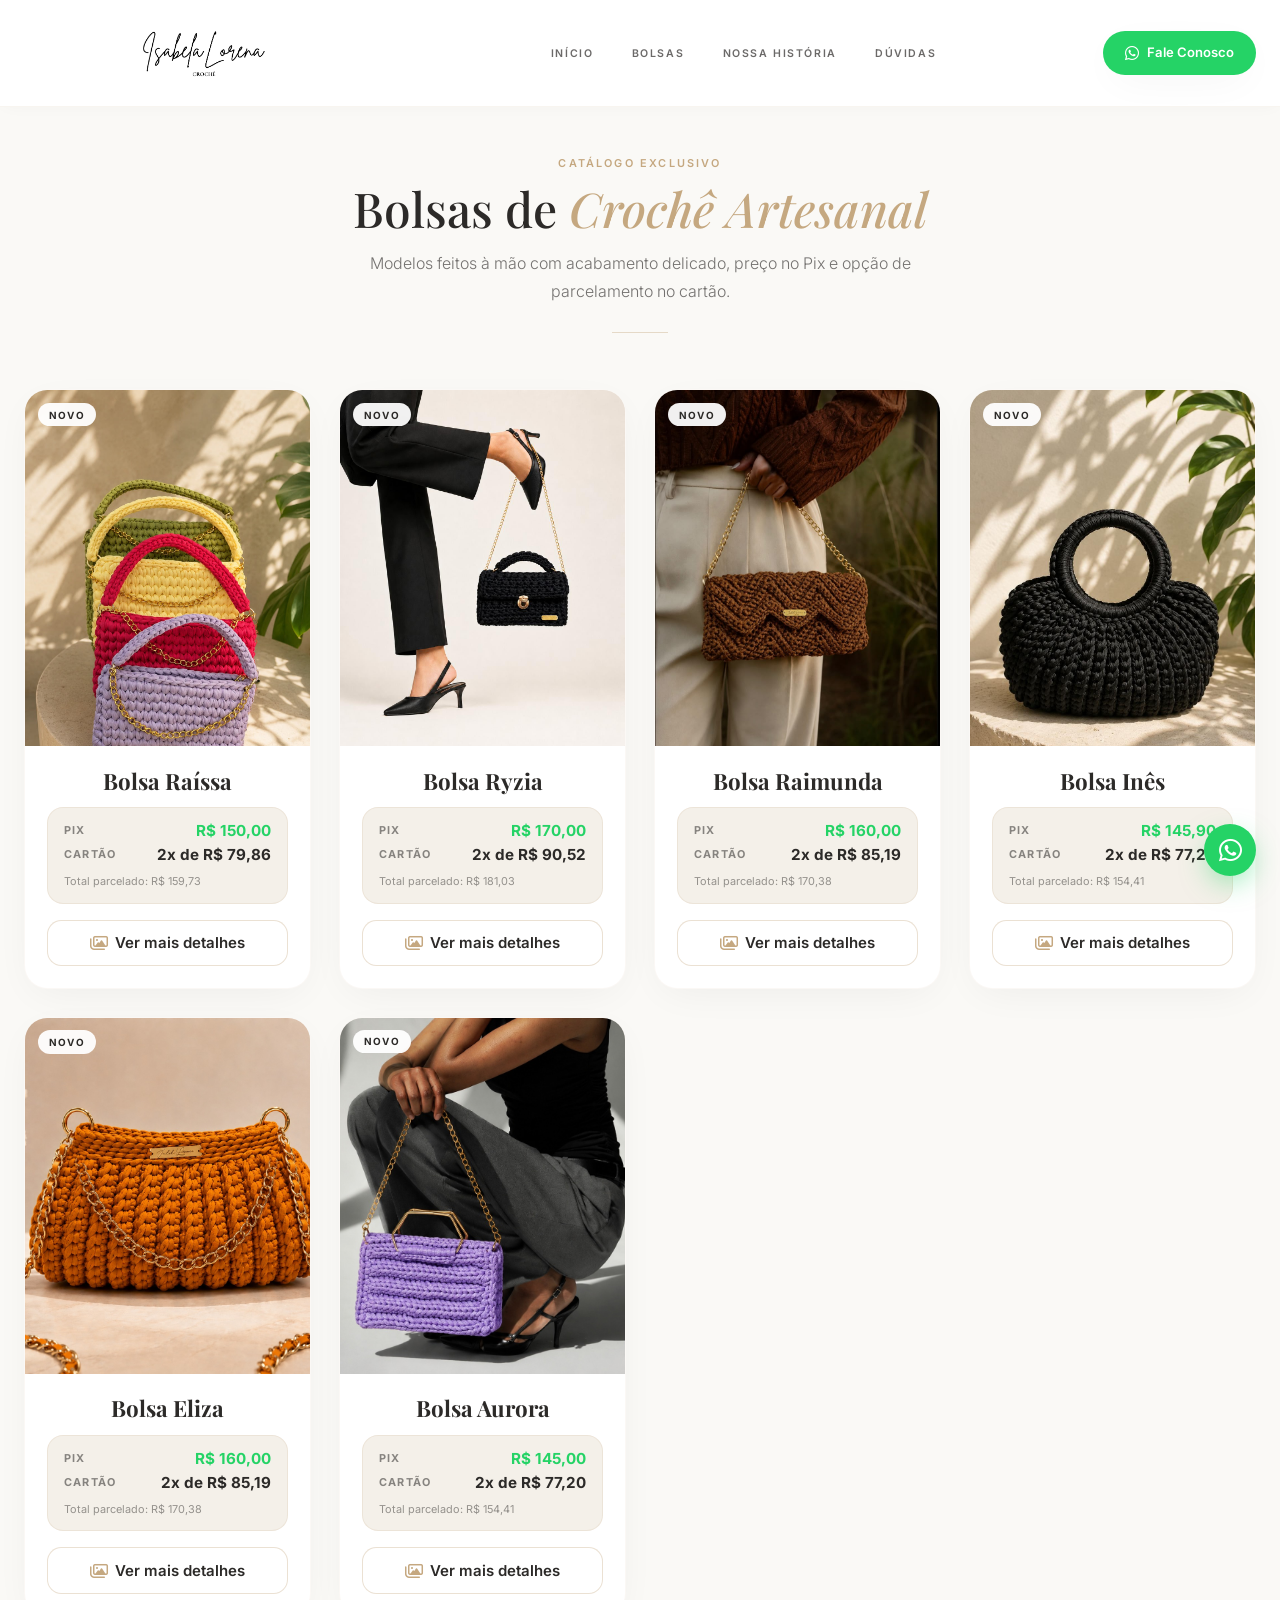
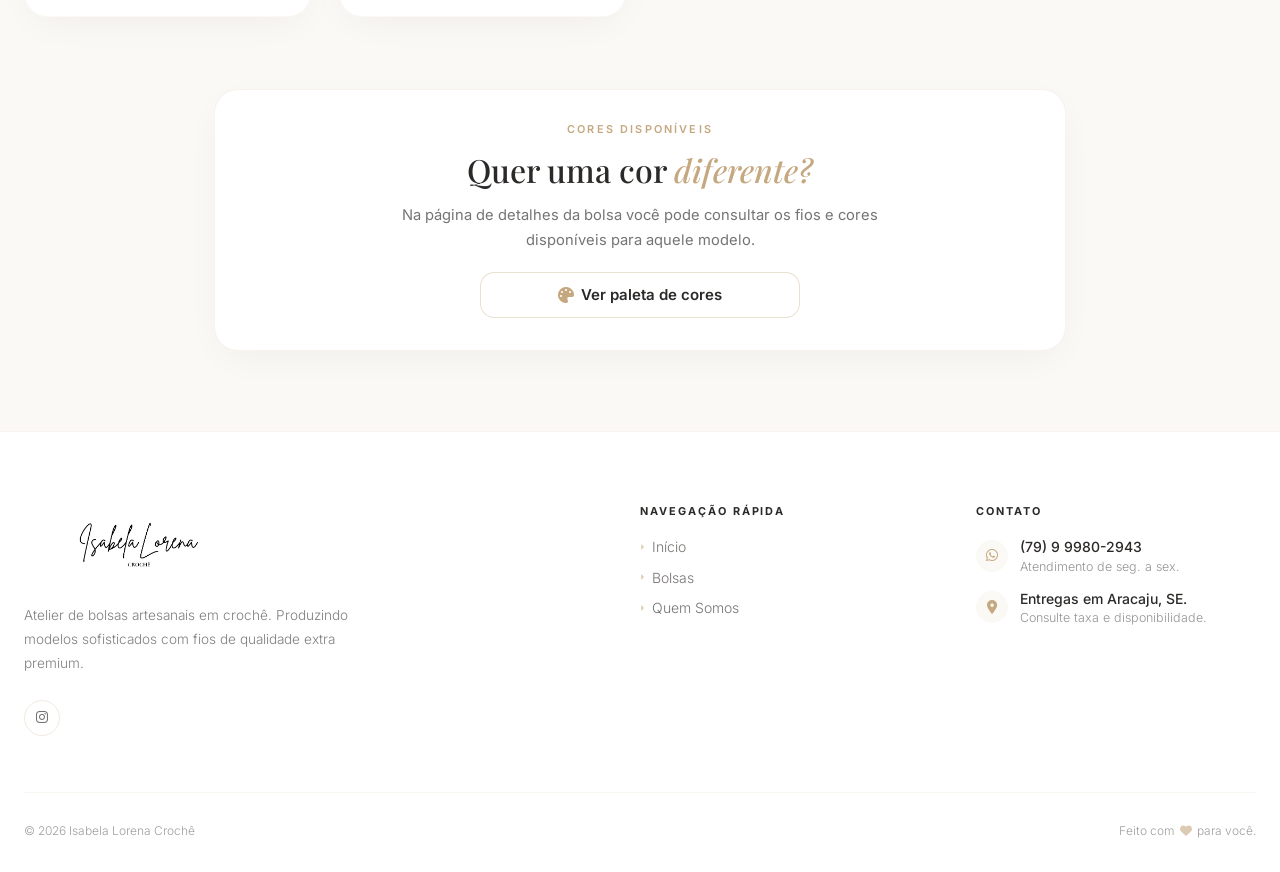
==== commit cf974c9b: "Resposividade no header" ====
--- a/bolsas.html
+++ b/bolsas.html
@@ -32,48 +32,37 @@
         <a class="logo" href="index.html" aria-label="Isabela Lorena Crochê">
           <img src="assets/img/logo.jpeg" alt="Isabela Lorena Crochê" />
         </a>
-
-        <nav class="nav-desktop" aria-label="Navegação principal">
-          <a href="index.html">Início</a>
-          <a href="bolsas.html">Bolsas</a>
-          <a href="sobre.html">Nossa História</a>
+        <nav class="nav-desktop">
+          <a href="index.html"> In&iacute;cio </a>
+          <a href="bolsas.html"> Bolsas </a>
+          <a href="sobre.html"> Nossa Hist&oacute;ria </a>
+          <a href="#perguntas-frequentes"> Dúvidas </a>
         </nav>
-
         <a
           class="header-cta"
           href="https://wa.me/5579999802943"
           target="_blank"
-          rel="noopener"
         >
-          <i class="fa-brands fa-whatsapp"></i>
+          <i class="fa-brands fa-whatsapp"> </i>
           Fale Conosco
         </a>
-
-        <button
-          type="button"
-          aria-label="Abrir menu"
-          aria-controls="mobile-menu"
-          aria-expanded="false"
-          class="menu-toggle"
-          id="menu-btn"
-        >
-          <i class="fa-solid fa-bars-staggered"></i>
+        <button aria-label="Abrir menu" class="menu-toggle" id="menu-btn">
+          <i class="fa-solid fa-bars-staggered"> </i>
         </button>
       </div>
-
+      <!-- Mobile menu -->
       <div class="mobile-menu hidden" id="mobile-menu">
         <div class="inner-mobile">
-          <a href="index.html">Início</a>
-          <a href="bolsas.html">Bolsas</a>
-          <a href="sobre.html">Nossa História</a>
-
+          <a href="index.html"> In&iacute;cio </a>
+          <a href="bolsas.html"> Bolsas </a>
+          <a href="sobre.html"> Nossa Hist&oacute;ria </a>
+          <a href="#perguntas-frequentes"> Dúvidas </a>
           <a
             class="mobile-cta"
             href="https://wa.me/5579999802943"
             target="_blank"
-            rel="noopener"
           >
-            <i class="fa-brands fa-whatsapp"></i>
+            <i class="fa-brands fa-whatsapp"> </i>
             Chamar no WhatsApp
           </a>
         </div>
--- a/assets/css/header.css
+++ b/assets/css/header.css
@@ -1,39 +1,51 @@
 /* ============================================================
-   HEADER.CSS — header sticky, nav e menu mobile
-   ============================================================ */
+   HEADER.CSS — header fixo, responsivo, nav e menu mobile
+   ============================================================ */
+
+:root {
+  --header-height: 96px;
+}
+
+/* Compensa o header fixo */
 body {
-  padding-top: 105px;
-}
+  padding-top: var(--header-height);
+}
+
+/* ============================================================
+   HEADER BASE
+   ============================================================ */
 
 .site-header {
-  background: #ffffff;
-  backdrop-filter: blur(16px);
-  -webkit-backdrop-filter: blur(16px);
-
-  /* Faz o header acompanhar a página ao rolar */
   position: fixed;
   top: 0;
   left: 0;
   width: 100%;
-
   z-index: 999;
+
+  background: rgba(255, 255, 255, 0.96);
+  backdrop-filter: blur(16px);
+  -webkit-backdrop-filter: blur(16px);
 
   border-bottom: 1px solid rgba(197, 168, 128, 0.12);
   box-shadow: 0 2px 16px -4px rgba(0, 0, 0, 0.04);
-  transition: all 0.3s ease;
 }
 
 .site-header .inner {
   max-width: 1280px;
+  min-height: var(--header-height);
   margin: 0 auto;
-  padding: 1rem 1.25rem;
-  display: flex;
+  padding: 0.75rem clamp(1rem, 3vw, 1.5rem);
+
+  display: flex;
+  align-items: center;
   justify-content: space-between;
-  align-items: center;
-  gap: 1rem;
-}
-
-/* Logo */
+  gap: clamp(0.8rem, 2vw, 1.5rem);
+}
+
+/* ============================================================
+   LOGO
+   ============================================================ */
+
 .site-header .logo {
   display: flex;
   align-items: center;
@@ -44,112 +56,92 @@
 
 .site-header .logo img {
   display: block;
-
-  /* tamanho ideal para desktop */
-  width: clamp(190px, 24vw, 380px);
+  width: clamp(190px, 20vw, 330px);
+  max-height: 78px;
   height: auto;
-
-  /* impede a logo de deixar o header gigante */
-  max-height: 105px;
-
   object-fit: contain;
 }
 
-/* Ajuste do header para ficar mais elegante */
-.site-header .inner {
-  max-width: 1280px;
-  margin: 0 auto;
-  padding: 0.75rem 1.25rem;
-  min-height: 105px;
-
-  display: flex;
-  justify-content: space-between;
-  align-items: center;
-  gap: 1.25rem;
-}
-
-/* Mobile */
-@media (max-width: 767px) {
-  .site-header .inner {
-    min-height: 78px;
-    padding: 0.6rem 1rem;
-  }
-
-  .site-header .logo img {
-    width: clamp(150px, 52vw, 230px);
-    max-height: 65px;
-  }
-}
-
-/* Telas grandes */
-@media (min-width: 1280px) {
-  .site-header .logo img {
-    width: 400px;
-    max-height: 115px;
-  }
-}
-
-/* Nav desktop */
+/* ============================================================
+   NAV DESKTOP
+   ============================================================ */
+
 .nav-desktop {
-  display: none;
-  gap: 2.5rem;
-  align-items: center;
-}
-@media (min-width: 768px) {
-  .nav-desktop {
-    display: flex;
-  }
+  display: flex;
+  align-items: center;
+  justify-content: center;
+  gap: clamp(1rem, 2vw, 2.25rem);
+
+  min-width: 0;
+  flex: 1;
 }
 
 .nav-desktop a,
 .nav-desktop button {
-  font-size: 0.75rem;
+  display: inline-flex;
+  align-items: center;
+  gap: 0.35rem;
+
+  padding: 0;
+  border: none;
+  background: none;
+
+  font-size: clamp(0.66rem, 0.8vw, 0.75rem);
   font-weight: 600;
-  letter-spacing: 0.15em;
+  letter-spacing: clamp(0.1em, 0.18vw, 0.15em);
   text-transform: uppercase;
+
   color: rgba(44, 42, 40, 0.7);
-  background: none;
-  border: none;
   cursor: pointer;
-  transition: color 0.3s ease;
-  display: flex;
-  align-items: center;
-  gap: 0.35rem;
-  padding: 0;
-}
+  white-space: nowrap;
+
+  transition: color 0.25s ease;
+}
+
 .nav-desktop a:hover,
 .nav-desktop button:hover {
   color: var(--color-primary);
 }
 
-/* Dropdown catálogo */
+/* ============================================================
+   DROPDOWN
+   ============================================================ */
+
 .dropdown {
   position: relative;
   padding: 0.5rem 0;
 }
+
 .dropdown-panel {
   position: absolute;
   top: calc(100% + 0.5rem);
   left: -1rem;
+
   min-width: 13rem;
+  overflow: hidden;
+
   background: #fff;
   border: 1px solid rgba(197, 168, 128, 0.12);
   border-radius: 1rem;
   box-shadow: var(--shadow-soft);
+
   opacity: 0;
   visibility: hidden;
   transform: translateY(6px);
+
   transition: all 0.25s ease;
-  overflow: hidden;
-}
+}
+
 .dropdown:hover .dropdown-panel {
   opacity: 1;
   visibility: visible;
   transform: translateY(0);
 }
+
 .dropdown:hover .chevron {
   transform: rotate(180deg);
 }
+
 .chevron {
   font-size: 0.6rem;
   transition: transform 0.3s ease;
@@ -159,48 +151,59 @@
   display: flex;
   align-items: center;
   gap: 0.5rem;
+
   padding: 0.75rem 1.5rem;
+
   font-size: 0.85rem;
+  font-weight: 400;
+  letter-spacing: 0;
+  text-transform: none;
+
   color: rgba(44, 42, 40, 0.8);
   transition:
-    background 0.2s,
-    color 0.2s;
-  letter-spacing: 0;
-  text-transform: none;
-  font-weight: 400;
-}
+    background 0.2s ease,
+    color 0.2s ease;
+}
+
 .dropdown-panel a:hover {
   background: var(--color-light);
   color: var(--color-primary);
 }
+
 .dropdown-panel a i {
   font-size: 0.45rem;
   color: rgba(197, 168, 128, 0.5);
 }
 
-/* CTA header */
+/* ============================================================
+   CTA HEADER
+   ============================================================ */
+
 .header-cta {
-  display: none;
+  display: inline-flex;
   align-items: center;
   justify-content: center;
-  gap: 0.6rem;
+  gap: 0.55rem;
+
+  flex-shrink: 0;
+
+  min-height: 44px;
+  padding: 0.72rem 1.2rem;
+  border-radius: 999px;
 
   background: var(--color-whatsapp);
   color: #fff;
 
-  padding: 0.75rem 1.4rem;
-  min-height: 46px;
-
-  border-radius: 9999px;
-
-  font-size: 0.85rem;
+  font-size: 0.82rem;
   font-weight: 600;
   line-height: 1;
-
-  transition: all 0.35s ease;
+  white-space: nowrap;
+
   box-shadow: var(--shadow-soft);
-
-  white-space: nowrap;
+  transition:
+    background 0.25s ease,
+    transform 0.25s ease,
+    box-shadow 0.25s ease;
 }
 
 .header-cta:hover {
@@ -219,113 +222,237 @@
   flex-shrink: 0;
 }
 
-@media (min-width: 768px) {
-  .header-cta {
-    display: inline-flex;
-  }
-}
-
-/* Hamburger */
+/* ============================================================
+   HAMBURGER
+   ============================================================ */
+
 .menu-toggle {
-  display: flex;
-  background: none;
+  display: none;
+  align-items: center;
+  justify-content: center;
+
+  width: 2.65rem;
+  height: 2.65rem;
+  padding: 0;
+
   border: none;
+  border-radius: 999px;
+  background: rgba(240, 235, 225, 0.72);
+
+  color: var(--color-dark);
+  font-size: 1.35rem;
+
   cursor: pointer;
-  font-size: 1.4rem;
-  color: var(--color-dark);
-  padding: 0.25rem;
-}
-@media (min-width: 768px) {
-  .menu-toggle {
-    display: none;
-  }
-}
-
-/* Mobile menu */
+  flex-shrink: 0;
+
+  transition:
+    background 0.25s ease,
+    transform 0.25s ease;
+}
+
+.menu-toggle:hover {
+  background: rgba(197, 168, 128, 0.2);
+  transform: translateY(-1px);
+}
+
+/* ============================================================
+   MENU MOBILE
+   ============================================================ */
+
 .mobile-menu {
+  position: fixed;
+  top: var(--header-height);
+  left: 0;
+  right: 0;
+  z-index: 998;
+
+  max-height: calc(100vh - var(--header-height));
+  overflow-y: auto;
+
   background: #fff;
   border-top: 1px solid rgba(197, 168, 128, 0.1);
-  position: absolute;
-  width: 100%;
   box-shadow: 0 16px 40px -10px rgba(0, 0, 0, 0.1);
 }
+
 .mobile-menu.hidden {
   display: none;
 }
+
 .mobile-menu .inner-mobile {
   display: flex;
   flex-direction: column;
-  padding: 2rem 1.5rem;
   gap: 0;
-}
+
+  max-width: 1280px;
+  margin: 0 auto;
+  padding: 1.25rem clamp(1rem, 4vw, 1.5rem) 1.5rem;
+}
+
 .mobile-menu a,
 .mobile-menu .mobile-cat-title {
-  font-family: var(--font-serif);
-  font-size: 1.1rem;
-  color: var(--color-dark);
+  display: block;
+
   padding: 0.9rem 0;
   border-bottom: 1px solid rgba(240, 235, 225, 0.8);
-  transition: color 0.2s;
-  display: block;
-}
+
+  font-family: var(--font-serif);
+  font-size: 1.08rem;
+  color: var(--color-dark);
+
+  transition: color 0.2s ease;
+}
+
 .mobile-menu a:hover {
   color: var(--color-primary);
 }
+
 .mobile-menu .mobile-cat-title {
-  font-weight: 500;
   padding-bottom: 0.5rem;
   border-bottom: none;
-}
+  font-weight: 500;
+}
+
 .mobile-menu .mobile-sub {
   display: flex;
   flex-direction: column;
+  gap: 0;
+
+  margin-bottom: 0;
   padding-left: 1rem;
-  gap: 0;
+  padding-bottom: 0.5rem;
+
   border-bottom: 1px solid rgba(240, 235, 225, 0.8);
-  padding-bottom: 0.5rem;
-  margin-bottom: 0;
-}
+}
+
 .mobile-menu .mobile-sub a {
+  padding: 0.4rem 0;
+  border-bottom: none;
+
   font-family: var(--font-sans);
   font-size: 0.95rem;
   color: rgba(44, 42, 40, 0.65);
-  border-bottom: none;
-  padding: 0.4rem 0;
-}
+}
+
 .mobile-cta {
-  display: flex;
+  display: flex !important;
   align-items: center;
   justify-content: center;
   gap: 0.5rem;
+
+  margin-top: 1.25rem;
+  padding: 0.85rem;
+  border-bottom: none !important;
+  border-radius: 0.85rem;
+
   background: var(--color-whatsapp);
   color: #fff !important;
-  padding: 0.85rem;
-  border-radius: 0.75rem;
+
   font-family: var(--font-sans) !important;
   font-size: 0.95rem !important;
-  font-weight: 500;
-  margin-top: 1.25rem;
-  border-bottom: none !important;
-}
-
-/* ============================================================
-   RESPONSIVIDADE DO HEADER
-   Regras específicas do header ficam neste arquivo.
+  font-weight: 600;
+}
+
+/* ============================================================
+   DESKTOP GRANDE
+   ============================================================ */
+
+@media (min-width: 1280px) {
+  :root {
+    --header-height: 100px;
+  }
+
+  .site-header .logo img {
+    width: 360px;
+    max-height: 82px;
+  }
+
+  .nav-desktop {
+    gap: 2.4rem;
+  }
+
+  .header-cta {
+    padding-inline: 1.35rem;
+  }
+}
+
+/* ============================================================
+   DESKTOP MÉDIO / NOTEBOOK
+   ============================================================ */
+
+@media (min-width: 1024px) and (max-width: 1279px) {
+  :root {
+    --header-height: 92px;
+  }
+
+  .site-header .logo img {
+    width: clamp(220px, 22vw, 300px);
+    max-height: 74px;
+  }
+
+  .nav-desktop {
+    gap: clamp(0.9rem, 1.8vw, 1.8rem);
+  }
+
+  .nav-desktop a,
+  .nav-desktop button {
+    font-size: 0.68rem;
+    letter-spacing: 0.11em;
+  }
+
+  .header-cta {
+    min-height: 42px;
+    padding-inline: 1rem;
+    font-size: 0.78rem;
+  }
+}
+
+/* ============================================================
+   TABLET HORIZONTAL / TELAS APERTADAS
+   Some com CTA para caber melhor a nav.
+   ============================================================ */
+
+@media (min-width: 900px) and (max-width: 1023px) {
+  :root {
+    --header-height: 86px;
+  }
+
+  .site-header .logo img {
+    width: clamp(190px, 22vw, 240px);
+    max-height: 68px;
+  }
+
+  .nav-desktop {
+    gap: clamp(0.8rem, 1.6vw, 1.4rem);
+  }
+
+  .nav-desktop a,
+  .nav-desktop button {
+    font-size: 0.65rem;
+    letter-spacing: 0.1em;
+  }
+
+  .header-cta {
+    display: none;
+  }
+}
+
+/* ============================================================
+   MOBILE / TABLET VERTICAL
    ============================================================ */
 
 @media (max-width: 899px) {
-  body {
-    padding-top: 76px;
+  :root {
+    --header-height: 76px;
   }
 
   .site-header .inner {
-    min-height: 76px;
-    padding: 0.6rem var(--inner-padding);
+    padding: 0.55rem clamp(0.9rem, 4vw, 1.25rem);
+    gap: 0.75rem;
   }
 
   .site-header .logo img {
-    width: clamp(155px, 52vw, 240px);
-    max-height: 68px;
+    width: clamp(150px, 48vw, 220px);
+    max-height: 58px;
   }
 
   .nav-desktop,
@@ -335,67 +462,59 @@
 
   .menu-toggle {
     display: inline-flex;
-    align-items: center;
-    justify-content: center;
-    width: 2.65rem;
-    height: 2.65rem;
-    border-radius: 999px;
-    background: rgba(240, 235, 225, 0.7);
-  }
-
-  .mobile-menu {
-    position: fixed;
-    top: 76px;
-    left: 0;
-    right: 0;
-    z-index: 998;
-    max-height: calc(100vh - 76px);
-    overflow-y: auto;
+  }
+}
+
+/* ============================================================
+   MOBILE PEQUENO
+   ============================================================ */
+
+@media (max-width: 480px) {
+  :root {
+    --header-height: 74px;
+  }
+
+  .site-header .inner {
+    padding-inline: 0.9rem;
+  }
+
+  .site-header .logo img {
+    width: clamp(142px, 45vw, 190px);
+    max-height: 54px;
+  }
+
+  .menu-toggle {
+    width: 2.55rem;
+    height: 2.55rem;
+    font-size: 1.25rem;
   }
 
   .mobile-menu .inner-mobile {
-    padding: 1.25rem var(--inner-padding) 1.5rem;
-  }
-}
-
-@media (min-width: 900px) {
+    padding-top: 1rem;
+  }
+
+  .mobile-menu a,
+  .mobile-menu .mobile-cat-title {
+    font-size: 1rem;
+  }
+}
+
+/* ============================================================
+   MOBILE MUITO PEQUENO
+   ============================================================ */
+
+@media (max-width: 360px) {
+  :root {
+    --header-height: 70px;
+  }
+
+  .site-header .logo img {
+    width: clamp(130px, 43vw, 165px);
+    max-height: 50px;
+  }
+
   .menu-toggle {
-    display: none;
-  }
-
-  .nav-desktop {
-    display: flex;
-    gap: clamp(1.2rem, 2.4vw, 2.5rem);
-  }
-
-  .header-cta {
-    display: inline-flex;
-  }
-}
-
-@media (min-width: 900px) and (max-width: 1180px) {
-  .site-header .logo img {
-    width: clamp(185px, 20vw, 250px);
-    max-height: 82px;
-  }
-
-  .site-header .inner {
-    min-height: 88px;
-  }
-
-  .nav-desktop a {
-    font-size: 0.68rem;
-    letter-spacing: 0.12em;
-  }
-
-  .header-cta {
-    padding-inline: 1rem;
-    font-size: 0.78rem;
-  }
-}
-
-@media (max-width: 380px) {
-  .site-header .logo img {
-    width: clamp(145px, 50vw, 200px);
-  }
-}
+    width: 2.45rem;
+    height: 2.45rem;
+  }
+}
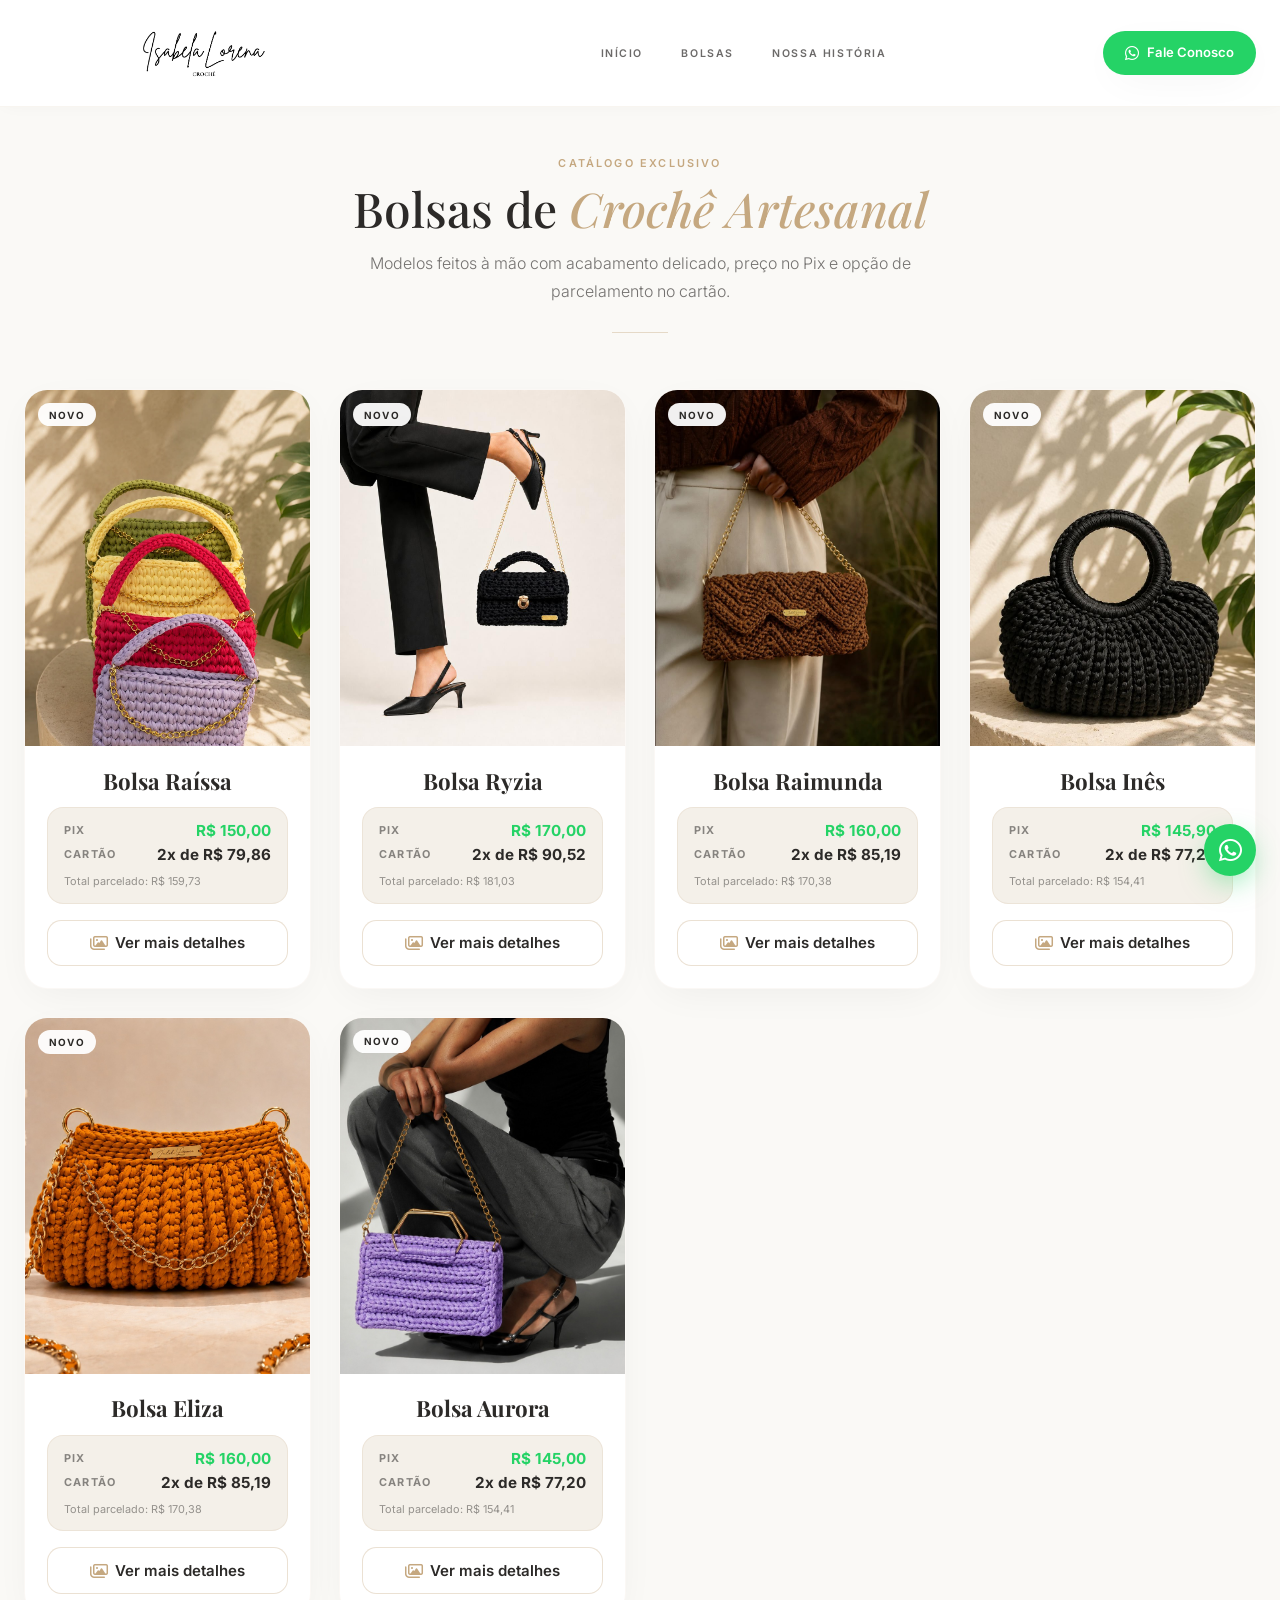
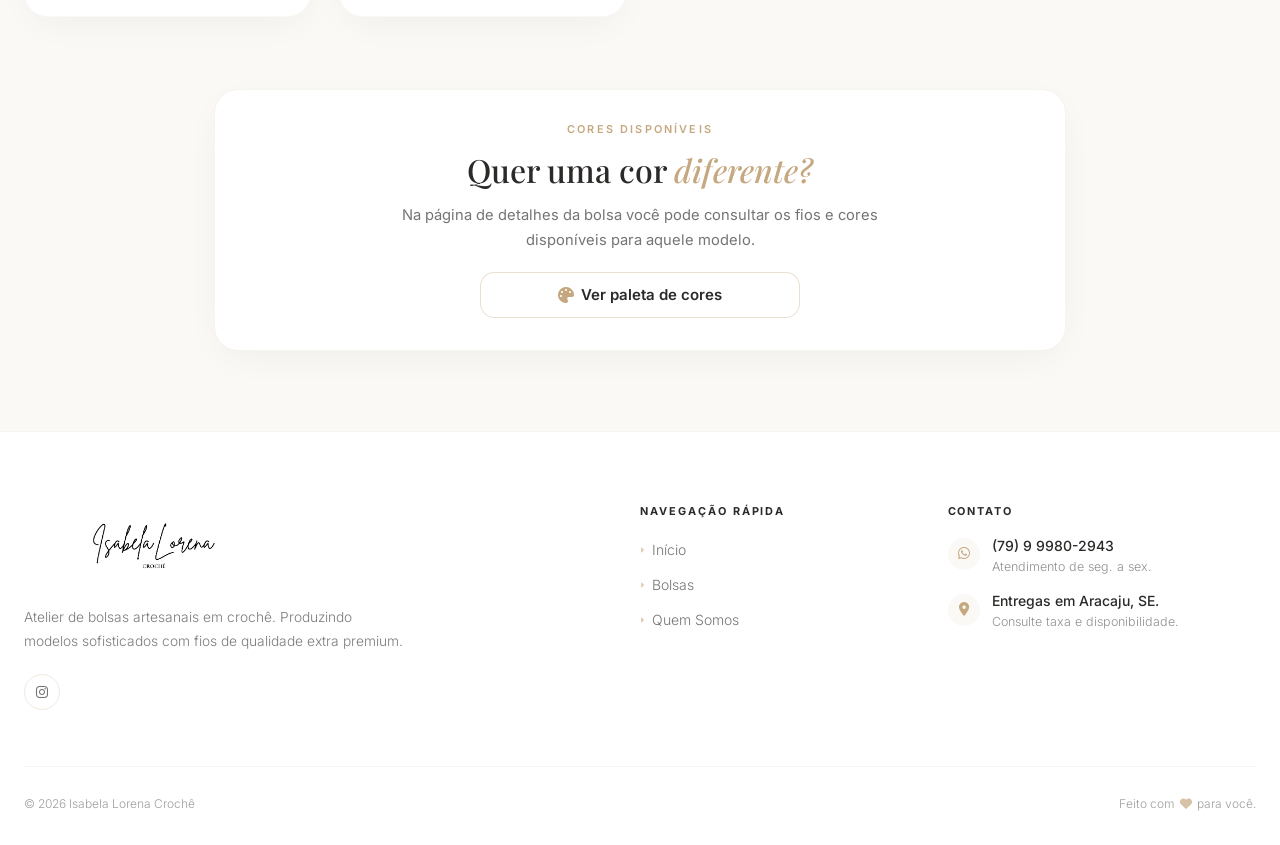
==== commit 0e064326: "Responsividade no footer" ====
--- a/bolsas.html
+++ b/bolsas.html
@@ -36,7 +36,6 @@
           <a href="index.html"> In&iacute;cio </a>
           <a href="bolsas.html"> Bolsas </a>
           <a href="sobre.html"> Nossa Hist&oacute;ria </a>
-          <a href="#perguntas-frequentes"> Dúvidas </a>
         </nav>
         <a
           class="header-cta"
@@ -56,7 +55,6 @@
           <a href="index.html"> In&iacute;cio </a>
           <a href="bolsas.html"> Bolsas </a>
           <a href="sobre.html"> Nossa Hist&oacute;ria </a>
-          <a href="#perguntas-frequentes"> Dúvidas </a>
           <a
             class="mobile-cta"
             href="https://wa.me/5579999802943"
--- a/assets/css/footer.css
+++ b/assets/css/footer.css
@@ -1,109 +1,97 @@
 /* ============================================================
-   FOOTER.CSS — rodapé global do site
-   Usado em todas as páginas (index, bolsas, decoracao,
-   sobre).
-   Depende de: main.css (variáveis, reset, .inner)
-   ============================================================ */
-
-/* ---- CONTAINER PRINCIPAL ---- */
-
-/* Logo do footer */
-.footer-logo {
-  display: inline-flex;
-  align-items: center;
-  line-height: 0;
-  text-decoration: none;
-  margin-bottom: 1.25rem;
-}
-
-.footer-logo img {
-  display: block;
-  width: clamp(150px, 18vw, 260px);
-  max-height: 80px;
-  height: auto;
-  object-fit: contain;
-}
-
-/* ---- GRID DE COLUNAS ---- */
-
-/*
-  Mobile    : 1 coluna (empilhado)
-  640–1023px: 2 colunas — brand ocupa linha inteira no topo
-  1024px+   : 3 colunas — brand (2fr) + nav (1fr) + contato (1fr)
-*/
+   FOOTER.CSS — rodapé global responsivo
+   ============================================================ */
+
+.site-footer {
+  background: #fff;
+  border-top: 1px solid rgba(197, 168, 128, 0.12);
+  padding: clamp(3rem, 6vw, 4.5rem) 0 2rem;
+  overflow-x: hidden;
+}
+
+.site-footer *,
+.site-footer *::before,
+.site-footer *::after {
+  box-sizing: border-box;
+}
+
+.site-footer .inner {
+  max-width: 1280px;
+  margin: 0 auto;
+  padding-inline: clamp(1rem, 3vw, 1.5rem);
+}
+
+/* ============================================================
+   GRID
+   ============================================================ */
+
 .footer-grid {
   display: grid;
   grid-template-columns: 1fr;
-  gap: 2.5rem;
-  margin-bottom: clamp(2.5rem, 5vw, 3.5rem);
-}
-
-@media (min-width: 640px) {
-  .footer-grid {
-    grid-template-columns: repeat(2, 1fr);
-    gap: 2.5rem 3rem;
-  }
-
-  /* Brand ocupa as duas colunas em tablet portrait */
-  .footer-brand {
-    grid-column: 1 / -1;
-  }
-}
-
-@media (min-width: 1024px) {
-  .footer-grid {
-    grid-template-columns: 2fr 1fr 1fr;
-    gap: 3.5rem;
-  }
-
-  /* Em desktop, brand volta a ocupar apenas a primeira coluna */
-  .footer-brand {
-    grid-column: auto;
-  }
-}
-
-/* ---- BRAND / LOGO ---- */
-
-.footer-brand .logo {
-  margin-bottom: 1rem;
+  gap: 2.35rem;
+  margin-bottom: clamp(2.25rem, 5vw, 3.5rem);
+}
+
+/* ============================================================
+   MARCA / LOGO
+   ============================================================ */
+
+.footer-brand {
+  min-width: 0;
+}
+
+.footer-logo {
   display: inline-flex;
-}
-
-/* Descrição curta do atelier */
+  align-items: center;
+  line-height: 0;
+  text-decoration: none;
+  margin-bottom: 1.15rem;
+}
+
+.footer-logo img {
+  display: block;
+  width: clamp(145px, 18vw, 250px);
+  max-height: 78px;
+  height: auto;
+  object-fit: contain;
+}
+
 .footer-brand > p {
-  font-size: 0.85rem;
-  color: rgba(44, 42, 40, 0.6);
+  max-width: 24rem;
+  margin: 0 0 1.35rem;
+  font-size: 0.86rem;
+  font-weight: 300;
   line-height: 1.75;
-  font-weight: 300;
-  margin-bottom: 1.5rem;
-  max-width: 22rem;
-}
-
-/* ---- ÍCONES DE REDES SOCIAIS ---- */
+  color: rgba(44, 42, 40, 0.62);
+}
+
+/* ============================================================
+   REDES SOCIAIS
+   ============================================================ */
 
 .footer-socials {
   display: flex;
+  align-items: center;
   gap: 0.6rem;
 }
 
-/*
-  Cada ícone social: círculo com borda dourada sutil.
-  No hover faz fill com a cor primária + ícone branco.
-*/
 .footer-socials a {
   width: 2.25rem;
   height: 2.25rem;
-  border-radius: 9999px;
+  border-radius: 999px;
   border: 1px solid rgba(197, 168, 128, 0.25);
-  display: flex;
+
+  display: inline-flex;
   align-items: center;
   justify-content: center;
+
   font-size: 0.85rem;
   color: rgba(44, 42, 40, 0.65);
+
   transition:
-    background 0.3s ease,
-    border-color 0.3s ease,
-    color 0.3s ease,
+    background 0.25s ease,
+    border-color 0.25s ease,
+    color 0.25s ease,
     transform 0.25s ease;
 }
 
@@ -114,61 +102,74 @@
   transform: translateY(-2px);
 }
 
-/* ---- TÍTULO DAS COLUNAS ---- */
-
-/*
-  Estilo "eyebrow label" — mesmo padrão de .section-label,
-  mas sem display:block (o h3 já é bloco).
-*/
+/* ============================================================
+   COLUNAS
+   ============================================================ */
+
+.footer-col {
+  min-width: 0;
+}
+
 .footer-col h3 {
+  margin-bottom: 1.15rem;
+
   font-size: 0.68rem;
   font-weight: 700;
+  letter-spacing: 0.18em;
   text-transform: uppercase;
-  letter-spacing: 0.18em;
+
   color: var(--color-dark);
-  margin-bottom: 1.25rem;
-}
-
-/* ---- LISTA DE NAVEGAÇÃO ---- */
+}
+
+/* ============================================================
+   LINKS
+   ============================================================ */
 
 .footer-links {
   list-style: none;
   display: flex;
   flex-direction: column;
   gap: 0.85rem;
+  padding: 0;
+  margin: 0;
 }
 
 .footer-links a {
+  display: inline-flex;
+  align-items: center;
+  gap: 0.5rem;
+
   font-size: 0.875rem;
+  font-weight: 300;
   color: rgba(44, 42, 40, 0.65);
-  font-weight: 300;
-  display: flex;
-  align-items: center;
-  gap: 0.5rem;
+
   transition:
     color 0.25s ease,
     gap 0.25s ease;
 }
 
-/* Pequeno avanço do ícone no hover dá sensação de movimento */
 .footer-links a:hover {
   color: var(--color-primary);
   gap: 0.7rem;
 }
 
 .footer-links a i {
+  flex-shrink: 0;
   font-size: 0.5rem;
-  color: rgba(197, 168, 128, 0.5);
-  flex-shrink: 0;
-}
-
-/* ---- LISTA DE CONTATO ---- */
+  color: rgba(197, 168, 128, 0.55);
+}
+
+/* ============================================================
+   CONTATO
+   ============================================================ */
 
 .footer-contact {
   list-style: none;
   display: flex;
   flex-direction: column;
   gap: 1rem;
+  padding: 0;
+  margin: 0;
 }
 
 .footer-contact li {
@@ -177,20 +178,18 @@
   gap: 0.75rem;
 }
 
-/*
-  Ícone envolto em círculo pequeno com fundo levemente colorido.
-  margin-top: 0.1rem alinha visualmente com a primeira linha do texto.
-*/
 .footer-contact .icon {
   width: 2rem;
   height: 2rem;
-  min-width: 2rem; /* evita encolhimento em textos longos */
-  border-radius: 9999px;
+  min-width: 2rem;
+  margin-top: 0.1rem;
+
+  border-radius: 999px;
   background: var(--color-light);
+
   display: flex;
   align-items: center;
   justify-content: center;
-  margin-top: 0.1rem;
 }
 
 .footer-contact .icon i {
@@ -198,360 +197,200 @@
   color: var(--color-primary);
 }
 
-/* Linha principal (telefone, e-mail) */
+.footer-contact .text {
+  min-width: 0;
+}
+
 .footer-contact .text p:first-child {
   font-size: 0.875rem;
   font-weight: 500;
+  line-height: 1.35;
   color: var(--color-dark);
-  line-height: 1.3;
-}
-
-/* Linha secundária (horário, localidade) */
+}
+
 .footer-contact .text p:last-child {
+  margin-top: 0.15rem;
   font-size: 0.78rem;
-  color: rgba(44, 42, 40, 0.5);
   font-weight: 300;
-  margin-top: 0.15rem;
-}
-
-/* Quando há apenas uma linha de texto, remove a margem */
+  line-height: 1.45;
+  color: rgba(44, 42, 40, 0.52);
+}
+
 .footer-contact .text p:only-child {
   margin-top: 0;
 }
 
-/* ---- BARRA INFERIOR (copyright) ---- */
-
-/*
-  Mobile: empilhado e centralizado.
-  768px+: inline com espaço entre as duas strings.
-*/
+/* ============================================================
+   RODAPÉ INFERIOR
+   ============================================================ */
+
 .footer-bottom {
-  padding-top: 1.75rem;
-  border-top: 1px solid rgba(197, 168, 128, 0.1);
+  padding-top: 1.65rem;
+  border-top: 1px solid rgba(197, 168, 128, 0.12);
+
   display: flex;
   flex-direction: column;
-  gap: 0.4rem;
-  align-items: center;
+  align-items: center;
+  gap: 0.35rem;
+
   text-align: center;
   font-size: 0.75rem;
-  color: rgba(44, 42, 40, 0.45);
   font-weight: 300;
   line-height: 1.6;
-}
-
-@media (min-width: 768px) {
+  color: rgba(44, 42, 40, 0.45);
+}
+
+.footer-bottom i {
+  margin: 0 0.15rem;
+  color: rgba(197, 168, 128, 0.7);
+}
+
+/* ============================================================
+   MOBILE
+   ============================================================ */
+
+@media (max-width: 767px) {
+  .site-footer {
+    padding: 2.75rem 0 1.75rem;
+  }
+
+  .site-footer .inner {
+    padding-inline: var(--inner-padding, 1rem);
+  }
+
+  .footer-grid {
+    gap: 2rem;
+    text-align: center;
+  }
+
+  .footer-brand > p {
+    margin-inline: auto;
+    max-width: 20rem;
+  }
+
+  .footer-logo {
+    justify-content: center;
+  }
+
+  .footer-logo img {
+    width: clamp(145px, 52vw, 220px);
+    max-height: 68px;
+  }
+
+  .footer-socials {
+    justify-content: center;
+  }
+
+  .footer-col h3 {
+    margin-bottom: 1rem;
+  }
+
+  .footer-links {
+    align-items: center;
+  }
+
+  .footer-links a {
+    justify-content: center;
+  }
+
+  .footer-contact {
+    align-items: center;
+  }
+
+  .footer-contact li {
+    width: min(100%, 320px);
+    justify-content: flex-start;
+    text-align: left;
+  }
+
+  .footer-bottom {
+    margin-top: 0.25rem;
+  }
+}
+
+/* ============================================================
+   TABLET
+   ============================================================ */
+
+@media (min-width: 768px) and (max-width: 1023px) {
+  .footer-grid {
+    grid-template-columns: 1.2fr 1fr;
+    gap: 2.5rem 3rem;
+  }
+
+  .footer-brand {
+    grid-column: 1 / -1;
+  }
+
+  .footer-brand > p {
+    max-width: 34rem;
+  }
+
   .footer-bottom {
     flex-direction: row;
     justify-content: space-between;
-    gap: 0;
     text-align: left;
   }
 }
 
-/* Ícone de coração na frase "Feito com ♥" */
-.footer-bottom i {
-  color: rgba(197, 168, 128, 0.6);
-  margin: 0 0.15rem;
-}
-/* ============================================================
-   FOOTER.CSS — rodapé global do site
-   Usado em todas as páginas (index, bolsas, decoracao,
-   sobre).
-   Depende de: main.css (variáveis, reset, .inner)
-   ============================================================ */
-
-/* ---- CONTAINER PRINCIPAL ---- */
-
-.site-footer {
-  background: #fff;
-  border-top: 1px solid rgba(197, 168, 128, 0.12);
-  padding: clamp(3rem, 6vw, 4.5rem) 0 2rem;
-}
-
-.site-footer .inner {
-  max-width: 1280px;
-  margin: 0 auto;
-  padding: 0 clamp(1rem, 3vw, 1.5rem);
-}
-
-/* ---- GRID DE COLUNAS ---- */
-
-/*
-  Mobile    : 1 coluna (empilhado)
-  640–1023px: 2 colunas — brand ocupa linha inteira no topo
-  1024px+   : 3 colunas — brand (2fr) + nav (1fr) + contato (1fr)
-*/
-.footer-grid {
-  display: grid;
-  grid-template-columns: 1fr;
-  gap: 2.5rem;
-  margin-bottom: clamp(2.5rem, 5vw, 3.5rem);
-}
-
-@media (min-width: 640px) {
-  .footer-grid {
-    grid-template-columns: repeat(2, 1fr);
-    gap: 2.5rem 3rem;
-  }
-
-  /* Brand ocupa as duas colunas em tablet portrait */
-  .footer-brand {
-    grid-column: 1 / -1;
-  }
-}
+/* ============================================================
+   DESKTOP
+   ============================================================ */
 
 @media (min-width: 1024px) {
   .footer-grid {
-    grid-template-columns: 2fr 1fr 1fr;
-    gap: 3.5rem;
-  }
-
-  /* Em desktop, brand volta a ocupar apenas a primeira coluna */
-  .footer-brand {
-    grid-column: auto;
-  }
-}
-
-/* ---- BRAND / LOGO ---- */
-
-.footer-brand .logo {
-  margin-bottom: 1rem;
-  display: inline-flex;
-}
-
-/* Descrição curta do atelier */
-.footer-brand > p {
-  font-size: 0.85rem;
-  color: rgba(44, 42, 40, 0.6);
-  line-height: 1.75;
-  font-weight: 300;
-  margin-bottom: 1.5rem;
-  max-width: 22rem;
-}
-
-/* ---- ÍCONES DE REDES SOCIAIS ---- */
-
-.footer-socials {
-  display: flex;
-  gap: 0.6rem;
-}
-
-/*
-  Cada ícone social: círculo com borda dourada sutil.
-  No hover faz fill com a cor primária + ícone branco.
-*/
-.footer-socials a {
-  width: 2.25rem;
-  height: 2.25rem;
-  border-radius: 9999px;
-  border: 1px solid rgba(197, 168, 128, 0.25);
-  display: flex;
-  align-items: center;
-  justify-content: center;
-  font-size: 0.85rem;
-  color: rgba(44, 42, 40, 0.65);
-  transition:
-    background 0.3s ease,
-    border-color 0.3s ease,
-    color 0.3s ease,
-    transform 0.25s ease;
-}
-
-.footer-socials a:hover {
-  background: var(--color-primary);
-  border-color: var(--color-primary);
-  color: #fff;
-  transform: translateY(-2px);
-}
-
-/* ---- TÍTULO DAS COLUNAS ---- */
-
-/*
-  Estilo "eyebrow label" — mesmo padrão de .section-label,
-  mas sem display:block (o h3 já é bloco).
-*/
-.footer-col h3 {
-  font-size: 0.68rem;
-  font-weight: 700;
-  text-transform: uppercase;
-  letter-spacing: 0.18em;
-  color: var(--color-dark);
-  margin-bottom: 1.25rem;
-}
-
-/* ---- LISTA DE NAVEGAÇÃO ---- */
-
-.footer-links {
-  list-style: none;
-  display: flex;
-  flex-direction: column;
-  gap: 0.85rem;
-}
-
-.footer-links a {
-  font-size: 0.875rem;
-  color: rgba(44, 42, 40, 0.65);
-  font-weight: 300;
-  display: flex;
-  align-items: center;
-  gap: 0.5rem;
-  transition:
-    color 0.25s ease,
-    gap 0.25s ease;
-}
-
-/* Pequeno avanço do ícone no hover dá sensação de movimento */
-.footer-links a:hover {
-  color: var(--color-primary);
-  gap: 0.7rem;
-}
-
-.footer-links a i {
-  font-size: 0.5rem;
-  color: rgba(197, 168, 128, 0.5);
-  flex-shrink: 0;
-}
-
-/* ---- LISTA DE CONTATO ---- */
-
-.footer-contact {
-  list-style: none;
-  display: flex;
-  flex-direction: column;
-  gap: 1rem;
-}
-
-.footer-contact li {
-  display: flex;
-  align-items: flex-start;
-  gap: 0.75rem;
-}
-
-/*
-  Ícone envolto em círculo pequeno com fundo levemente colorido.
-  margin-top: 0.1rem alinha visualmente com a primeira linha do texto.
-*/
-.footer-contact .icon {
-  width: 2rem;
-  height: 2rem;
-  min-width: 2rem; /* evita encolhimento em textos longos */
-  border-radius: 9999px;
-  background: var(--color-light);
-  display: flex;
-  align-items: center;
-  justify-content: center;
-  margin-top: 0.1rem;
-}
-
-.footer-contact .icon i {
-  font-size: 0.85rem;
-  color: var(--color-primary);
-}
-
-/* Linha principal (telefone, e-mail) */
-.footer-contact .text p:first-child {
-  font-size: 0.875rem;
-  font-weight: 500;
-  color: var(--color-dark);
-  line-height: 1.3;
-}
-
-/* Linha secundária (horário, localidade) */
-.footer-contact .text p:last-child {
-  font-size: 0.78rem;
-  color: rgba(44, 42, 40, 0.5);
-  font-weight: 300;
-  margin-top: 0.15rem;
-}
-
-/* Quando há apenas uma linha de texto, remove a margem */
-.footer-contact .text p:only-child {
-  margin-top: 0;
-}
-
-/* ---- BARRA INFERIOR (copyright) ---- */
-
-/*
-  Mobile: empilhado e centralizado.
-  768px+: inline com espaço entre as duas strings.
-*/
-.footer-bottom {
-  padding-top: 1.75rem;
-  border-top: 1px solid rgba(197, 168, 128, 0.1);
-  display: flex;
-  flex-direction: column;
-  gap: 0.4rem;
-  align-items: center;
-  text-align: center;
-  font-size: 0.75rem;
-  color: rgba(44, 42, 40, 0.45);
-  font-weight: 300;
-  line-height: 1.6;
-}
-
-@media (min-width: 768px) {
+    grid-template-columns: minmax(0, 1.7fr) minmax(180px, 0.75fr) minmax(
+        260px,
+        0.95fr
+      );
+    gap: clamp(2.5rem, 5vw, 4rem);
+    align-items: start;
+  }
+
   .footer-bottom {
     flex-direction: row;
     justify-content: space-between;
-    gap: 0;
     text-align: left;
   }
 }
 
-/* Ícone de coração na frase "Feito com ♥" */
-.footer-bottom i {
-  color: rgba(197, 168, 128, 0.6);
-  margin: 0 0.15rem;
-}
-
-/* ============================================================
-   RESPONSIVIDADE DO FOOTER
-   Rodapé global.
-   ============================================================ */
-
-@media (max-width: 767px) {
+/* ============================================================
+   DESKTOP GRANDE
+   ============================================================ */
+
+@media (min-width: 1280px) {
+  .footer-logo img {
+    width: 260px;
+    max-height: 82px;
+  }
+}
+
+/* ============================================================
+   CELULAR MUITO PEQUENO
+   ============================================================ */
+
+@media (max-width: 380px) {
   .site-footer {
-    padding: 3rem 0 2rem;
-  }
-
-  .site-footer .inner {
-    padding-inline: var(--inner-padding);
-  }
-
-  .footer-grid {
-    gap: 2rem;
-    text-align: center;
+    padding-top: 2.5rem;
+  }
+
+  .footer-logo img {
+    width: clamp(135px, 48vw, 190px);
   }
 
   .footer-brand > p {
-    margin-inline: auto;
-  }
-
-  .footer-logo {
-    justify-content: center;
-  }
-
-  .footer-logo img {
-    width: clamp(145px, 56vw, 220px);
-    max-height: 70px;
-  }
-
-  .footer-socials {
-    justify-content: center;
+    font-size: 0.82rem;
   }
 
   .footer-contact li {
-    justify-content: center;
-    text-align: left;
-  }
-
-  .footer-links a {
-    justify-content: center;
-  }
-}
-
-@media (min-width: 768px) and (max-width: 1023px) {
-  .footer-grid {
-    grid-template-columns: 1.2fr 1fr;
-  }
-}
+    width: 100%;
+  }
+
+  .footer-contact .text p:first-child {
+    font-size: 0.84rem;
+  }
+
+  .footer-contact .text p:last-child {
+    font-size: 0.75rem;
+  }
+}
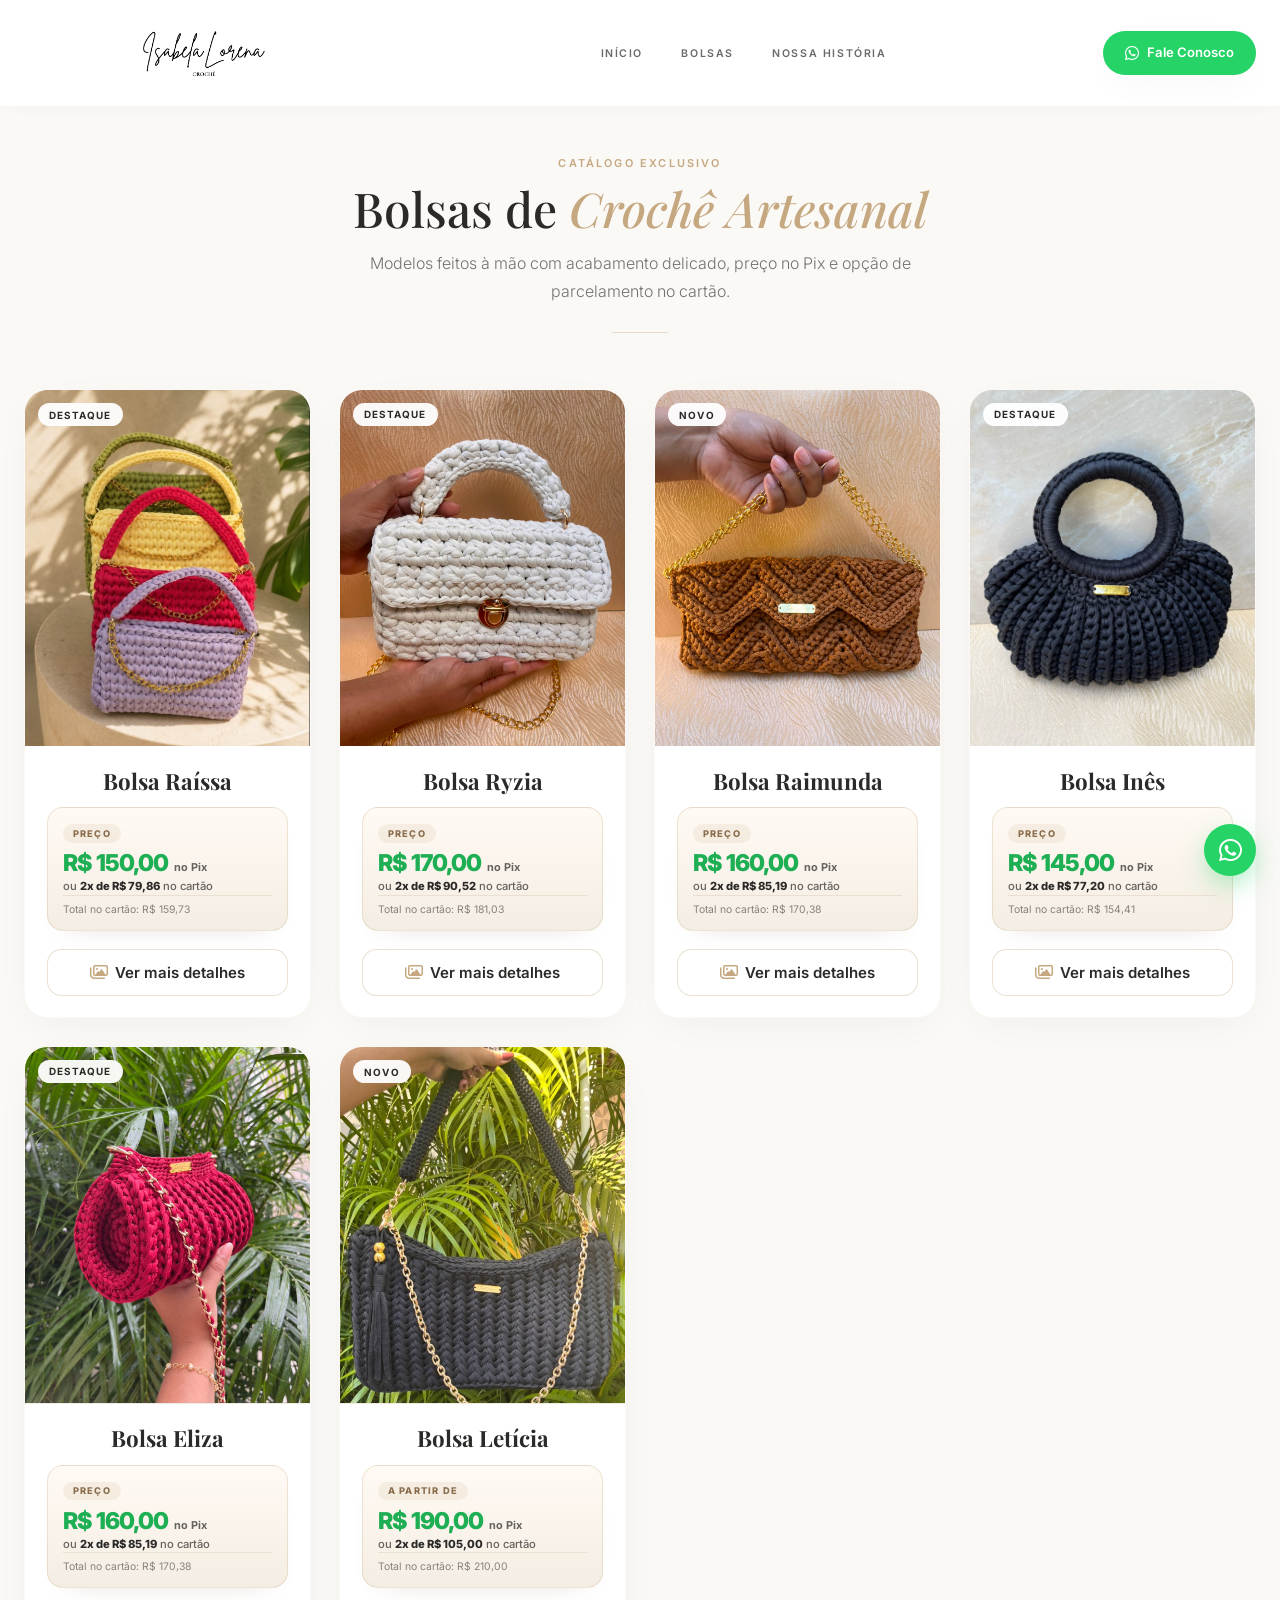
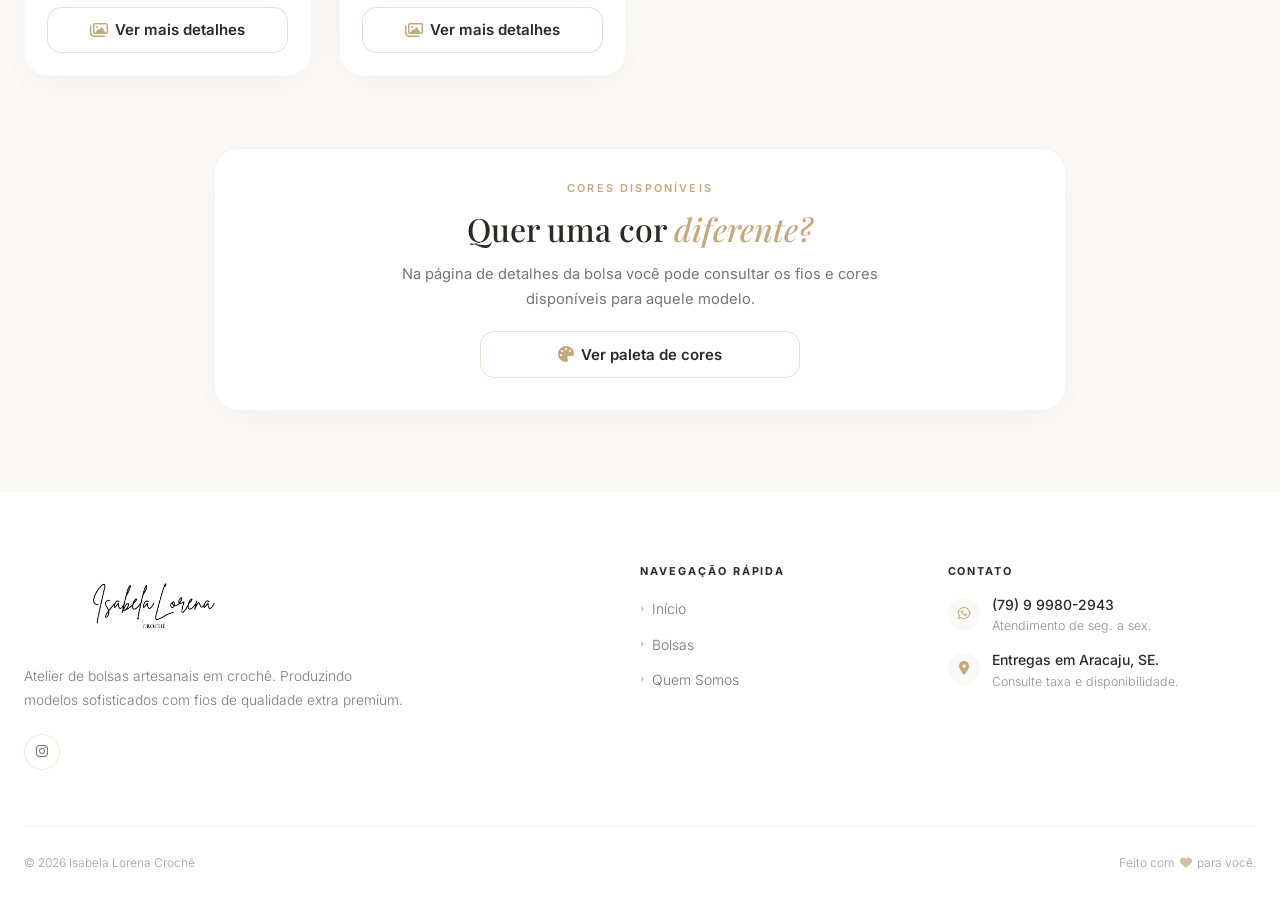
==== commit 3f0b031d: "Colocar tamanho" ====
--- a/bolsas.html
+++ b/bolsas.html
@@ -23,6 +23,7 @@
     <link href="./assets/css/header.css" rel="stylesheet" />
     <link href="./assets/css/components.css" rel="stylesheet" />
     <link href="./assets/css/pages/catalog.css" rel="stylesheet" />
+    <link href="./assets/css/pages/tamanhos.css" rel="stylesheet" />
     <link href="./assets/css/footer.css" rel="stylesheet" />
   </head>
 
--- a/assets/css/components.css
+++ b/assets/css/components.css
@@ -882,3 +882,206 @@
     align-items: center;
   }
 }
+/* ============================================================
+   PREÇO PADRONIZADO — COM E SEM PROMOÇÃO
+   ============================================================ */
+
+.price-box {
+  width: 100%;
+  min-height: 7.35rem;
+  margin: 0 0 1.15rem;
+  padding: 0.85rem 0.95rem;
+  border-radius: 1rem;
+  background: linear-gradient(180deg, #fffaf4 0%, #f4ede3 100%);
+  border: 1px solid rgba(197, 168, 128, 0.28);
+  box-shadow: 0 12px 28px -24px rgba(120, 96, 70, 0.45);
+  text-align: left;
+  display: flex;
+  flex-direction: column;
+}
+
+/* Topo sempre existe para manter todos os cards alinhados */
+.price-box__top {
+  min-height: 1.45rem;
+  display: flex;
+  align-items: center;
+  justify-content: space-between;
+  gap: 0.55rem;
+  margin-bottom: 0.45rem;
+}
+
+/* Selo */
+.price-box__badge {
+  display: inline-flex;
+  align-items: center;
+  width: fit-content;
+  padding: 0.28rem 0.62rem;
+  border-radius: 999px;
+  font-size: 0.58rem;
+  font-weight: 800;
+  line-height: 1;
+  letter-spacing: 0.13em;
+  text-transform: uppercase;
+  white-space: nowrap;
+}
+
+.price-box__badge--promo {
+  background: rgba(34, 197, 94, 0.14);
+  color: #159947;
+}
+
+.price-box__badge--normal {
+  background: rgba(197, 168, 128, 0.14);
+  color: #8b6f4f;
+}
+
+/* Preço antigo */
+.price-box__old {
+  color: rgba(44, 42, 40, 0.55);
+  font-size: 0.66rem;
+  font-weight: 600;
+  letter-spacing: 0.04em;
+  text-transform: uppercase;
+  white-space: nowrap;
+}
+
+.price-box__old strong {
+  position: relative;
+  display: inline-block;
+  color: #9a8f86;
+  font-size: 0.76rem;
+  font-weight: 700;
+  letter-spacing: 0;
+  text-transform: none;
+}
+
+.price-box__old strong::after {
+  content: "";
+  position: absolute;
+  left: -2px;
+  right: -2px;
+  top: 50%;
+  height: 2px;
+  background: rgba(180, 38, 38, 0.75);
+  transform: rotate(-4deg);
+  border-radius: 999px;
+}
+
+/* Quando não tem promoção, mantém espaço sem mostrar texto */
+.price-box__old--empty {
+  visibility: hidden;
+}
+
+/* Preço Pix */
+.price-box__main {
+  display: flex;
+  align-items: baseline;
+  gap: 0.35rem;
+  flex-wrap: wrap;
+  margin-bottom: 0.25rem;
+}
+
+.price-box__main strong {
+  color: var(--color-whatsapp-dark);
+  font-size: clamp(1.2rem, 2vw, 1.45rem);
+  font-weight: 850;
+  line-height: 1;
+  letter-spacing: -0.04em;
+}
+
+.price-box__main span {
+  color: rgba(44, 42, 40, 0.72);
+  font-size: 0.68rem;
+  font-weight: 700;
+}
+
+/* Parcelamento */
+.price-box__installment {
+  margin: 0;
+  color: rgba(44, 42, 40, 0.72);
+  font-size: 0.7rem;
+  font-weight: 500;
+  line-height: 1.35;
+}
+
+.price-box__installment strong {
+  color: var(--color-dark);
+  font-weight: 800;
+  white-space: nowrap;
+}
+
+/* Total no cartão */
+.price-box__total {
+  display: block;
+  margin-top: auto;
+  padding-top: 0.45rem;
+  border-top: 1px solid rgba(197, 168, 128, 0.24);
+  color: rgba(44, 42, 40, 0.55);
+  font-size: 0.65rem;
+  line-height: 1.3;
+}
+
+/* Remove interferência de regras antigas */
+.product-card .price-box__installment {
+  flex-grow: 0;
+}
+
+/* Página individual pode ficar maior */
+.produto-info .price-box {
+  max-width: 520px;
+  min-height: auto;
+  padding: 1rem;
+}
+
+.produto-info .price-box__main strong {
+  font-size: clamp(1.55rem, 3vw, 2rem);
+}
+
+.produto-info .price-box__installment {
+  font-size: 0.9rem;
+}
+
+.produto-info .price-box__total {
+  font-size: 0.76rem;
+}
+
+/* Mobile */
+@media (max-width: 479px) {
+  .price-box {
+    min-height: auto;
+    padding: 0.9rem;
+  }
+
+  .price-box__top {
+    margin-bottom: 0.55rem;
+  }
+
+  .price-box__badge {
+    font-size: 0.6rem;
+    padding: 0.3rem 0.65rem;
+  }
+
+  .price-box__old {
+    font-size: 0.68rem;
+  }
+
+  .price-box__old strong {
+    font-size: 0.78rem;
+  }
+
+  .price-box__main strong {
+    font-size: 1.55rem;
+  }
+
+  .price-box__main span {
+    font-size: 0.82rem;
+  }
+
+  .price-box__installment {
+    font-size: 0.82rem;
+  }
+
+  .price-box__total {
+    font-size: 0.72rem;
+  }
+}
--- a/assets/css/pages/catalog.css
+++ b/assets/css/pages/catalog.css
@@ -500,3 +500,21 @@
   color: rgba(44, 42, 40, 0.48);
   text-align: left;
 }
+
+
+/* ============================================================
+   AJUSTE DE ALTURA DOS CARDS COM TAMANHOS
+   ============================================================ */
+.catalog-page .products-grid {
+  align-items: start;
+}
+
+.catalog-page .product-card {
+  height: auto;
+  align-self: start;
+}
+
+.catalog-page .price-box__size-note,
+.catalog-page .product-size-summary {
+  display: none !important;
+}
--- a/assets/css/pages/tamanhos.css
+++ b/assets/css/pages/tamanhos.css
@@ -0,0 +1,314 @@
+/* ============================================================
+   TAMANHOS E DIMENSÕES DAS BOLSAS
+   assets/css/pages/tamanhos.css
+   ============================================================ */
+
+.price-box__from {
+  display: inline-flex;
+  align-items: center;
+  margin-right: 0.15rem;
+  color: rgba(44, 42, 40, 0.62);
+  font-size: 0.62rem;
+  font-weight: 800;
+  letter-spacing: 0.08em;
+  line-height: 1;
+  text-transform: uppercase;
+}
+
+.produto-size-section {
+  width: 100%;
+  margin: 1.25rem 0;
+  padding: 1rem;
+  border: 1px solid rgba(197, 168, 128, 0.2);
+  border-radius: 1.2rem;
+  background: rgba(250, 249, 246, 0.72);
+}
+
+.production-sizes {
+  display: grid;
+  grid-template-columns: repeat(3, minmax(64px, 1fr));
+  gap: 0.65rem;
+}
+
+.production-size-btn {
+  position: relative;
+  min-width: 0;
+  min-height: 2.9rem;
+  overflow: hidden;
+  padding: 0.7rem 0.85rem;
+  border: 1px solid rgba(197, 168, 128, 0.32);
+  border-radius: 0.9rem;
+  background: #fff;
+  color: rgba(44, 42, 40, 0.72);
+  font-size: 0.84rem;
+  font-weight: 800;
+  cursor: pointer;
+  transition: 0.2s ease;
+}
+
+.production-size-btn:hover:not(:disabled) {
+  transform: translateY(-1px);
+  border-color: var(--color-primary);
+}
+
+.production-size-btn.active {
+  border-color: var(--color-primary);
+  background: var(--color-light);
+  color: var(--color-dark);
+  box-shadow: 0 6px 16px rgba(120, 96, 70, 0.12);
+}
+
+.production-size-btn.unavailable,
+.production-size-btn:disabled {
+  color: rgba(44, 42, 40, 0.42);
+  background: rgba(240, 235, 225, 0.7);
+  border-color: rgba(44, 42, 40, 0.14);
+  cursor: not-allowed;
+}
+
+.production-size-btn.unavailable::before,
+.production-size-btn.unavailable::after,
+.production-size-btn:disabled::before,
+.production-size-btn:disabled::after {
+  content: "";
+  position: absolute;
+  left: 50%;
+  top: 50%;
+  width: 72%;
+  height: 2px;
+  border-radius: 999px;
+  background: rgba(44, 42, 40, 0.68);
+  z-index: 2;
+}
+
+.production-size-btn.unavailable::before,
+.production-size-btn:disabled::before {
+  transform: translate(-50%, -50%) rotate(28deg);
+}
+
+.production-size-btn.unavailable::after,
+.production-size-btn:disabled::after {
+  transform: translate(-50%, -50%) rotate(-28deg);
+}
+
+.selected-size-text {
+  margin-top: 0.75rem;
+  color: rgba(44, 42, 40, 0.62);
+  font-size: 0.8rem;
+  line-height: 1.5;
+}
+
+.produto-dimensions-section {
+  width: 100%;
+  margin: 1.25rem 0;
+  padding: 1.1rem;
+  border: 1px solid rgba(197, 168, 128, 0.2);
+  border-radius: 1.25rem;
+  background: rgba(250, 249, 246, 0.82);
+}
+
+.produto-dimensions-heading {
+  display: flex;
+  align-items: flex-start;
+  justify-content: space-between;
+  gap: 1rem;
+  margin-bottom: 0.9rem;
+}
+
+.produto-dimensions-heading .detail-label {
+  margin-bottom: 0.35rem;
+}
+
+.produto-dimensions-heading h2 {
+  margin: 0;
+  font-family: var(--font-serif);
+  font-size: 1.18rem;
+  font-weight: 500;
+  color: var(--color-dark);
+}
+
+.produto-dimensions-size {
+  flex-shrink: 0;
+  padding: 0.45rem 0.7rem;
+  border: 1px solid rgba(197, 168, 128, 0.28);
+  border-radius: 999px;
+  background: #fff;
+  color: rgba(44, 42, 40, 0.72);
+  font-size: 0.72rem;
+  font-weight: 700;
+}
+
+.produto-dimensions-grid {
+  display: grid;
+  grid-template-columns: repeat(2, minmax(0, 1fr));
+  gap: 0.7rem;
+}
+
+.produto-dimension-item {
+  min-width: 0;
+  padding: 0.8rem;
+  border: 1px solid rgba(197, 168, 128, 0.16);
+  border-radius: 0.9rem;
+  background: #fff;
+}
+
+.produto-dimension-item span {
+  display: block;
+  margin-bottom: 0.25rem;
+  color: rgba(44, 42, 40, 0.5);
+  font-size: 0.66rem;
+  font-weight: 700;
+  letter-spacing: 0.08em;
+  text-transform: uppercase;
+}
+
+.produto-dimension-item strong {
+  display: block;
+  overflow-wrap: anywhere;
+  color: rgba(44, 42, 40, 0.8);
+  font-size: 0.86rem;
+  line-height: 1.4;
+}
+
+.produto-dimensions-text {
+  padding: 0.85rem;
+  border: 1px solid rgba(197, 168, 128, 0.16);
+  border-radius: 0.9rem;
+  background: #fff;
+  color: rgba(44, 42, 40, 0.72);
+  font-size: 0.88rem;
+  line-height: 1.6;
+}
+
+.produto-dimensions-note {
+  margin: 0.8rem 0 0;
+  color: rgba(44, 42, 40, 0.54);
+  font-size: 0.74rem;
+  line-height: 1.5;
+}
+
+@media (max-width: 479px) {
+  .produto-size-section,
+  .produto-dimensions-section {
+    padding: 0.9rem;
+    border-radius: 1rem;
+  }
+
+  .production-sizes {
+    grid-template-columns: repeat(3, minmax(0, 1fr));
+    gap: 0.5rem;
+  }
+
+  .production-size-btn {
+    min-height: 2.75rem;
+    padding-inline: 0.5rem;
+  }
+
+  .produto-dimensions-heading {
+    flex-direction: column;
+    gap: 0.6rem;
+  }
+
+  .produto-dimensions-grid {
+    grid-template-columns: 1fr;
+  }
+}
+
+/* ============================================================
+   DIMENSÕES SOB CONSULTA
+   ============================================================ */
+
+.produto-dimensions-section--consult {
+  background:
+    linear-gradient(
+      135deg,
+      rgba(250, 249, 246, 0.96),
+      rgba(240, 235, 225, 0.72)
+    );
+}
+
+.produto-dimensions-consult {
+  display: grid;
+  grid-template-columns: auto minmax(0, 1fr);
+  gap: 0.9rem;
+  align-items: start;
+  padding: 0.95rem;
+  border: 1px solid rgba(197, 168, 128, 0.18);
+  border-radius: 1rem;
+  background: rgba(255, 255, 255, 0.82);
+}
+
+.produto-dimensions-consult-icon {
+  width: 2.65rem;
+  height: 2.65rem;
+  border-radius: 0.85rem;
+  display: inline-flex;
+  align-items: center;
+  justify-content: center;
+  background: rgba(197, 168, 128, 0.15);
+  color: var(--color-primary);
+  font-size: 1rem;
+}
+
+.produto-dimensions-consult-content {
+  min-width: 0;
+}
+
+.produto-dimensions-consult-content p {
+  margin: 0;
+  color: rgba(44, 42, 40, 0.66);
+  font-size: 0.84rem;
+  line-height: 1.6;
+}
+
+.produto-dimensions-consult-btn {
+  width: fit-content;
+  max-width: 100%;
+  min-height: 42px;
+  margin-top: 0.8rem;
+  padding: 0.7rem 0.9rem;
+  border: 1px solid rgba(37, 211, 102, 0.3);
+  border-radius: 0.85rem;
+  display: inline-flex;
+  align-items: center;
+  justify-content: center;
+  gap: 0.5rem;
+  background: rgba(37, 211, 102, 0.08);
+  color: #187a3b;
+  font-size: 0.78rem;
+  font-weight: 700;
+  line-height: 1.25;
+  text-align: center;
+  transition:
+    transform 0.2s ease,
+    background 0.2s ease,
+    border-color 0.2s ease;
+}
+
+.produto-dimensions-consult-btn:hover {
+  transform: translateY(-1px);
+  border-color: rgba(37, 211, 102, 0.48);
+  background: rgba(37, 211, 102, 0.14);
+}
+
+.produto-dimensions-consult-btn i {
+  flex-shrink: 0;
+  font-size: 1rem;
+}
+
+@media (max-width: 479px) {
+  .produto-dimensions-consult {
+    grid-template-columns: 1fr;
+    padding: 0.85rem;
+  }
+
+  .produto-dimensions-consult-icon {
+    width: 2.4rem;
+    height: 2.4rem;
+  }
+
+  .produto-dimensions-consult-btn {
+    width: 100%;
+  }
+}
+
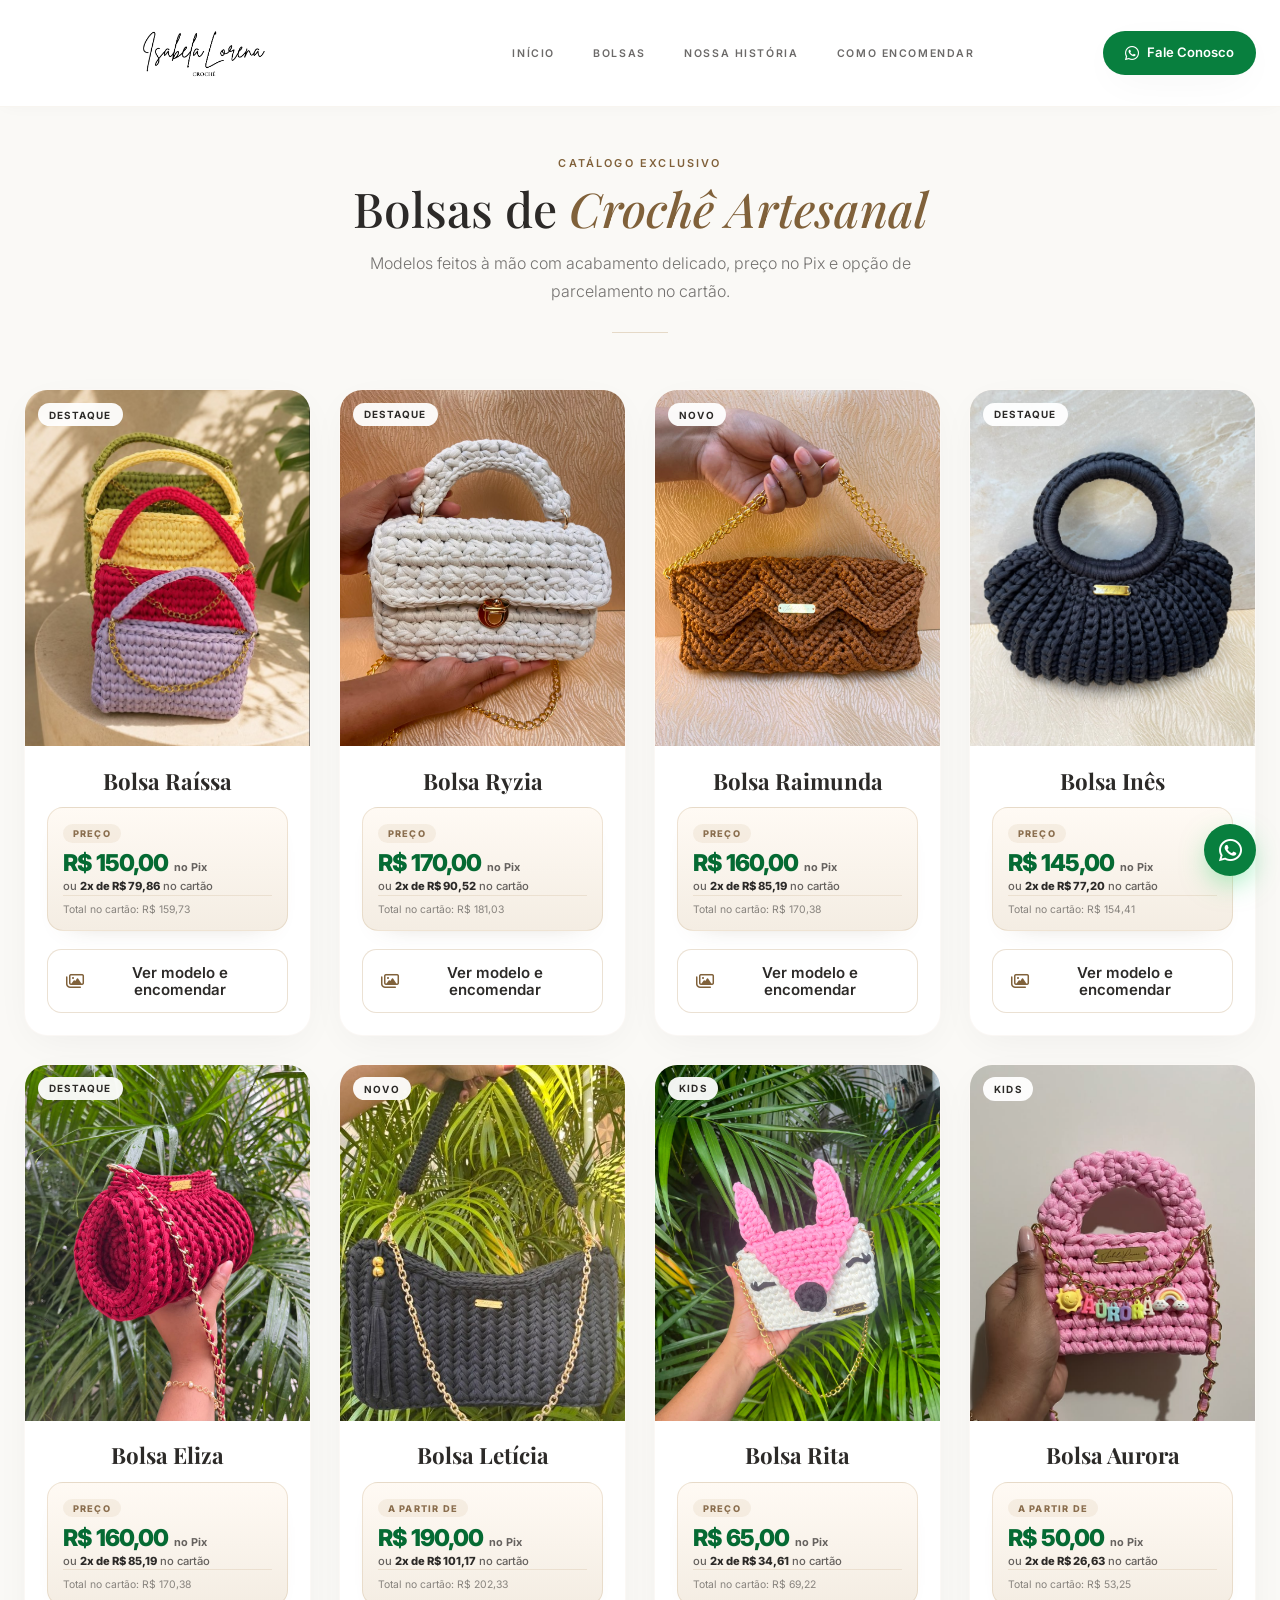
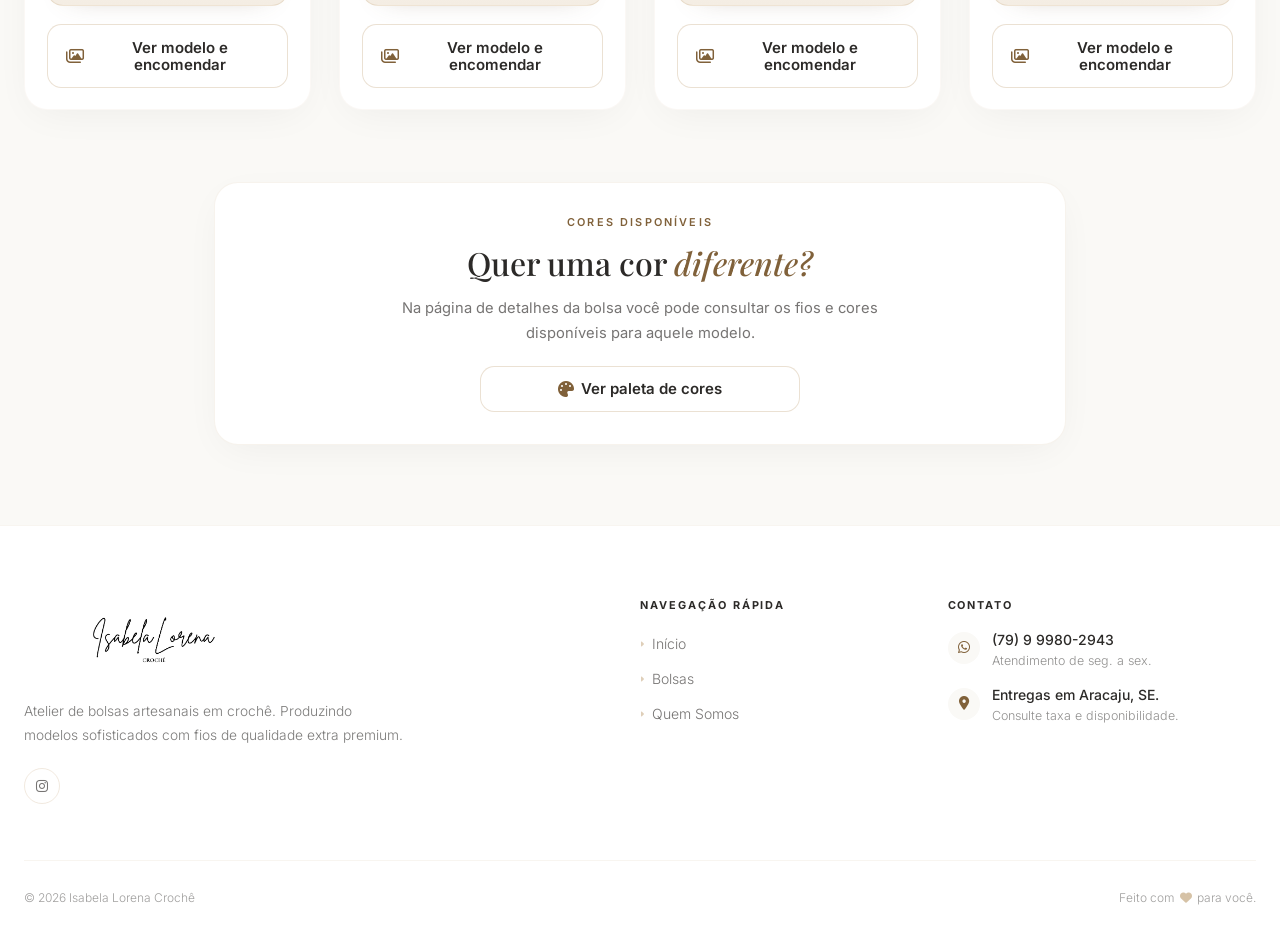
==== commit a5d3a2ef: "Att do site" ====
--- a/bolsas.html
+++ b/bolsas.html
@@ -5,6 +5,7 @@
     <meta content="width=device-width, initial-scale=1.0" name="viewport" />
 
     <title>Bolsas | Isabela Lorena Crochê</title>
+    <meta name="description" content="Veja as bolsas artesanais em crochê da Isabela Lorena Crochê e encomende a sua em Aracaju." />
 
     <link href="https://fonts.googleapis.com" rel="preconnect" />
     <link crossorigin href="https://fonts.gstatic.com" rel="preconnect" />
@@ -37,6 +38,7 @@
           <a href="index.html"> In&iacute;cio </a>
           <a href="bolsas.html"> Bolsas </a>
           <a href="sobre.html"> Nossa Hist&oacute;ria </a>
+          <a href="como-encomendar.html"> Como encomendar </a>
         </nav>
         <a
           class="header-cta"
@@ -46,7 +48,7 @@
           <i class="fa-brands fa-whatsapp"> </i>
           Fale Conosco
         </a>
-        <button aria-label="Abrir menu" class="menu-toggle" id="menu-btn">
+        <button aria-label="Abrir menu" aria-controls="mobile-menu" aria-expanded="false" class="menu-toggle" id="menu-btn">
           <i class="fa-solid fa-bars-staggered"> </i>
         </button>
       </div>
@@ -56,6 +58,7 @@
           <a href="index.html"> In&iacute;cio </a>
           <a href="bolsas.html"> Bolsas </a>
           <a href="sobre.html"> Nossa Hist&oacute;ria </a>
+          <a href="como-encomendar.html"> Como encomendar </a>
           <a
             class="mobile-cta"
             href="https://wa.me/5579999802943"
--- a/assets/css/main.css
+++ b/assets/css/main.css
@@ -12,12 +12,13 @@
 :root {
   /* ---- Paleta de cores ---- */
   --color-light: #faf9f6; /* fundo geral das páginas        */
-  --color-primary: #c5a880; /* dourado — cor de destaque       */
+  --color-primary: #80613a; /* dourado acessível para textos   */
+  --color-primary-text: #80613a;
   --color-primary-light: #d6bf9e; /* versão clara do dourado         */
   --color-dark: #2c2a28; /* texto e títulos principais      */
   --color-accent: #f0ebe1; /* fundo de cards e skeletons      */
-  --color-whatsapp: #25d366; /* verde WhatsApp oficial          */
-  --color-whatsapp-dark: #1eae53; /* hover do botão WhatsApp         */
+  --color-whatsapp: #087f3e; /* contraste AA com texto branco   */
+  --color-whatsapp-dark: #056a33; /* hover do botão WhatsApp        */
 
   /* ---- Bordas arredondadas ---- */
   --radius-card: 1.5rem;
@@ -121,7 +122,7 @@
 */
 .highlight-word {
   font-style: italic;
-  color: var(--color-primary);
+  color: var(--color-primary-text);
   font-weight: 500;
 }
 
--- a/assets/css/components.css
+++ b/assets/css/components.css
@@ -80,7 +80,7 @@
   font-weight: 600;
   text-transform: uppercase;
   letter-spacing: 0.2em;
-  color: var(--color-primary);
+  color: var(--color-primary-text);
   margin-bottom: 0.75rem;
 }
 
@@ -451,6 +451,22 @@
   transition: all 0.3s ease;
 }
 
+.product-card .product-order-note {
+  flex-grow: 0;
+  margin: -0.35rem 0 1rem;
+  color: rgba(44, 42, 40, 0.64);
+  font-size: 0.74rem;
+  font-weight: 600;
+  line-height: 1.45;
+}
+
+/* A barra fixa já é o CTA principal na página de produto mobile. */
+@media (max-width: 767px) {
+  .produto-page ~ .whatsapp-float {
+    display: none;
+  }
+}
+
 .whatsapp-float:hover {
   background: var(--color-whatsapp-dark);
   transform: scale(1.1);
--- a/assets/css/pages/tamanhos.css
+++ b/assets/css/pages/tamanhos.css
@@ -312,3 +312,42 @@
   }
 }
 
+/* ============================================================
+   TAMANHOS — ACESSIBILIDADE MOBILE
+   ============================================================ */
+
+@media (max-width: 767px) {
+  .production-sizes {
+    display: grid;
+    grid-template-columns: repeat(3, minmax(0, 1fr));
+    gap: 0.6rem;
+  }
+
+  .production-size-btn {
+    width: 100%;
+    min-width: 0;
+    min-height: 48px;
+    padding: 0.65rem 0.75rem;
+    border-radius: 0.9rem;
+    font-size: 0.86rem;
+    touch-action: manipulation;
+  }
+
+  .production-size-btn.active {
+    box-shadow:
+      0 0 0 2px rgba(197, 168, 128, 0.35),
+      0 7px 18px rgba(120, 96, 70, 0.12);
+  }
+
+  .production-size-btn.unavailable::before,
+  .production-size-btn.unavailable::after,
+  .production-size-btn:disabled::before,
+  .production-size-btn:disabled::after {
+    width: 2.6rem;
+  }
+
+  .produto-dimensions-section {
+    margin-top: 0;
+  }
+}
+
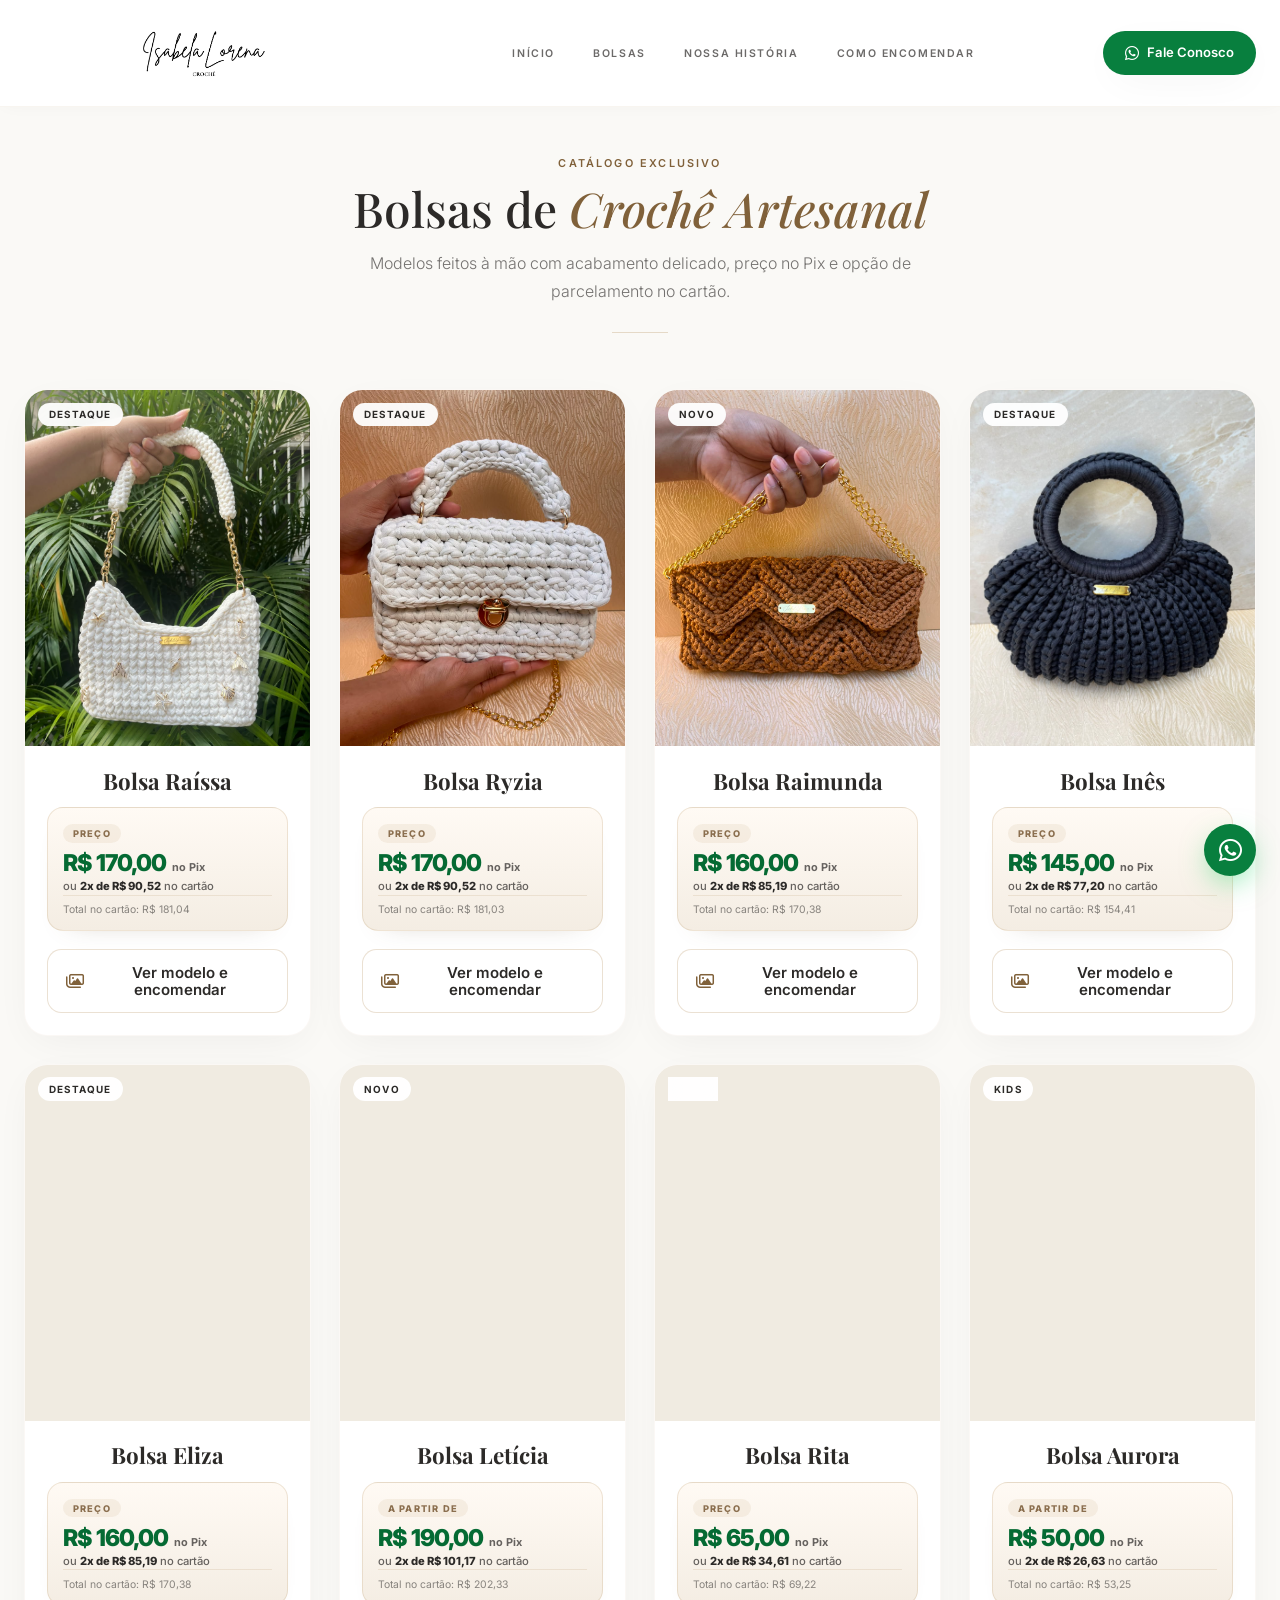
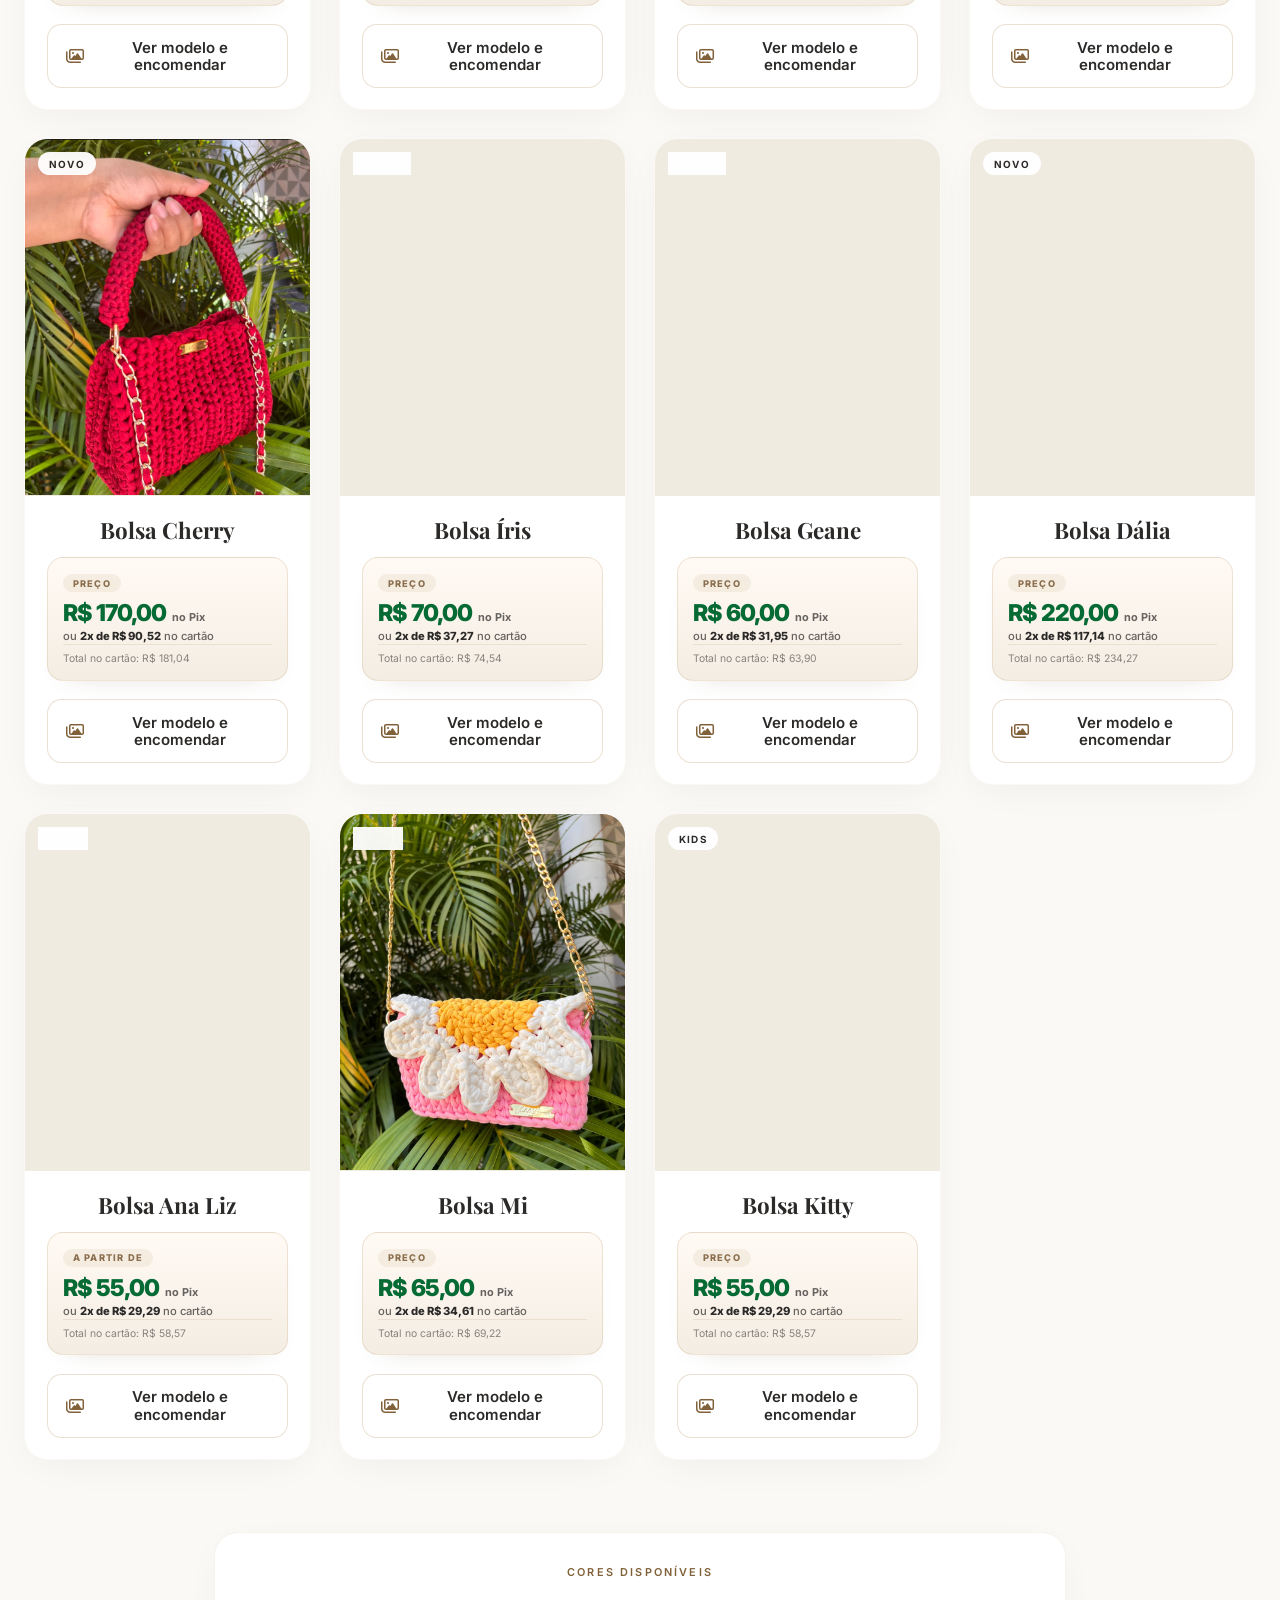
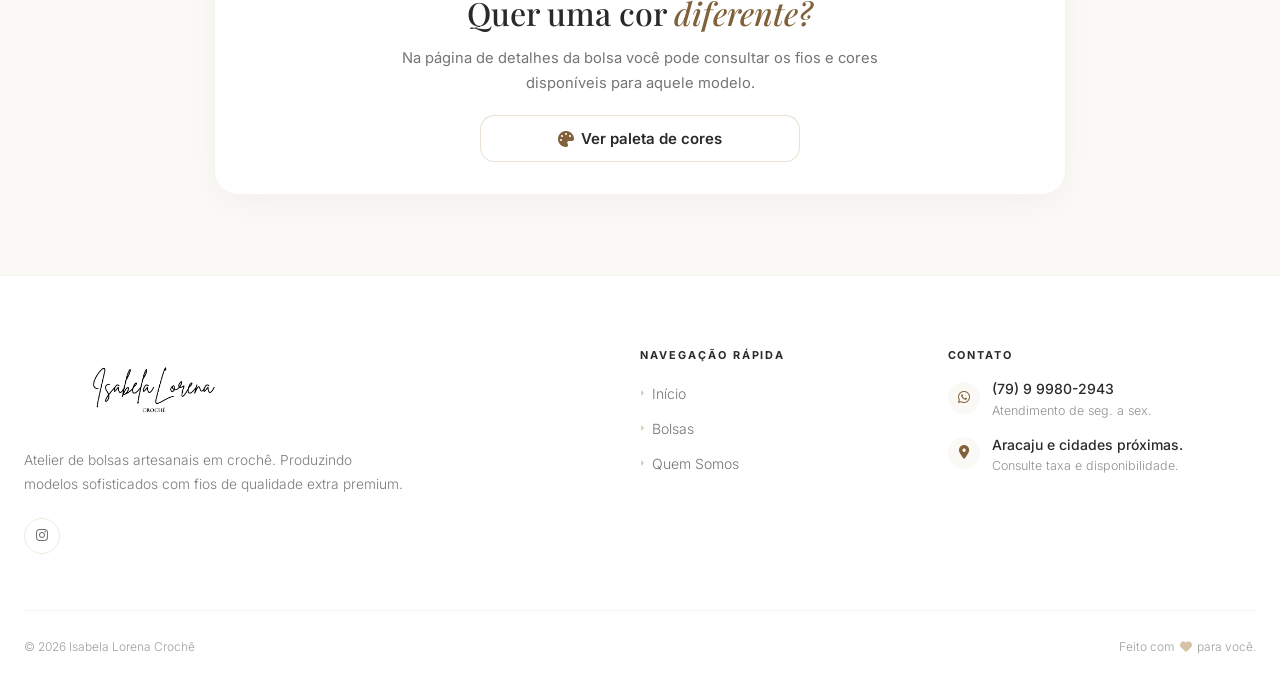
==== commit 431f6ede: "add mais bolsas" ====
--- a/bolsas.html
+++ b/bolsas.html
@@ -197,7 +197,7 @@
                 </div>
 
                 <div class="text">
-                  <p>Entregas em Aracaju, SE.</p>
+                  <p>Aracaju e cidades próximas.</p>
                   <p>Consulte taxa e disponibilidade.</p>
                 </div>
               </li>
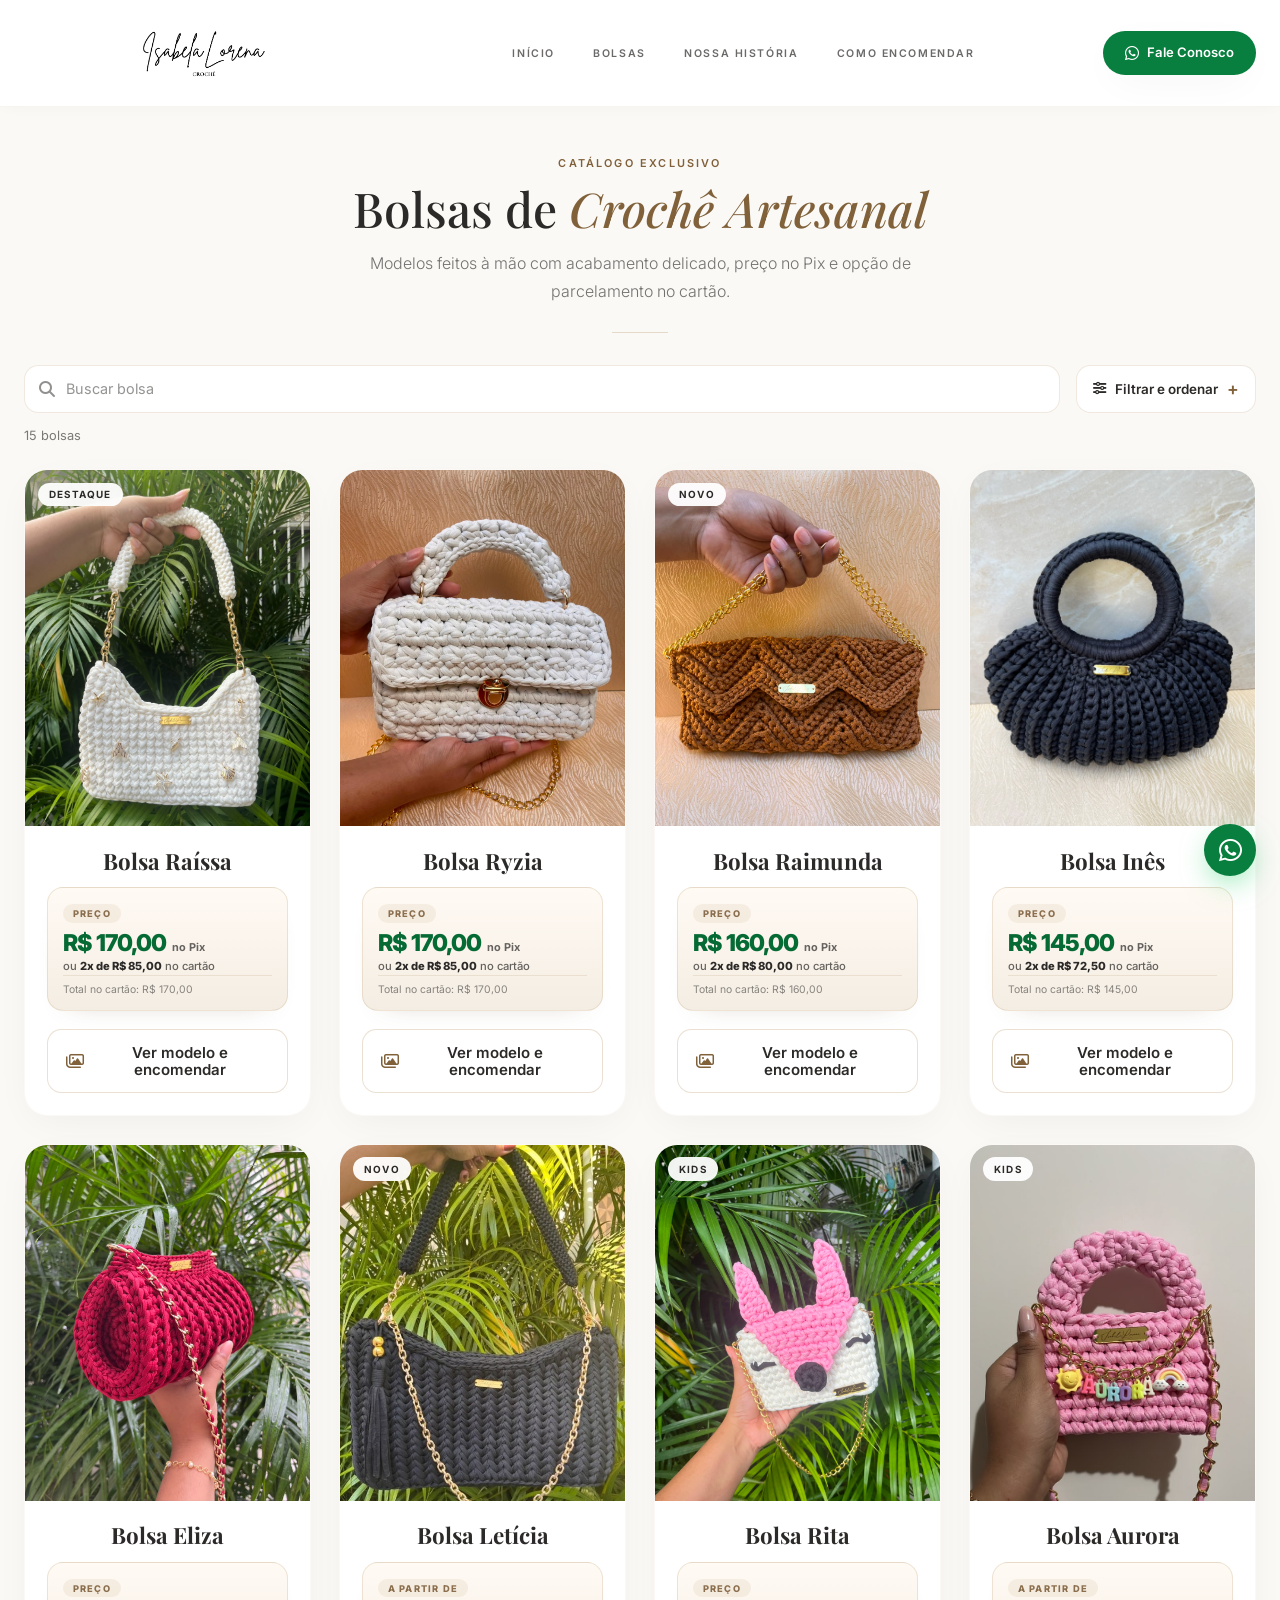
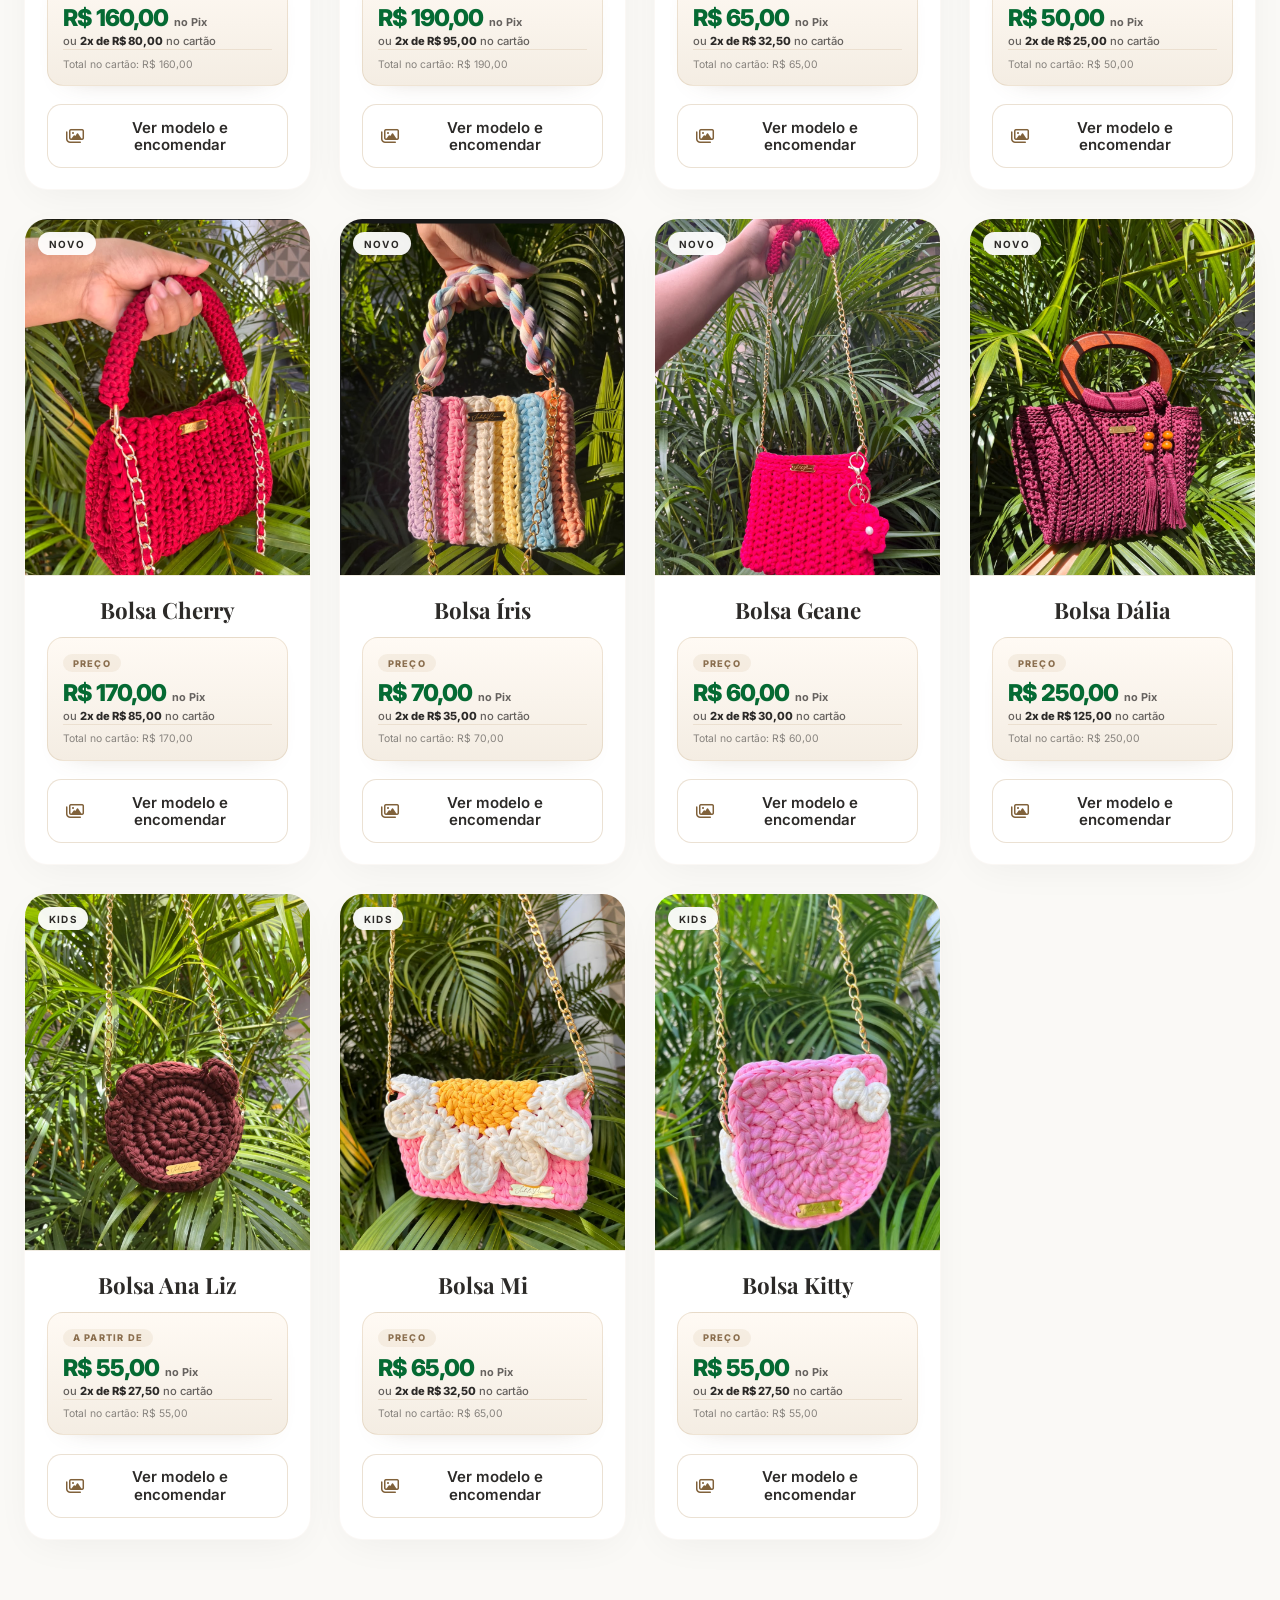
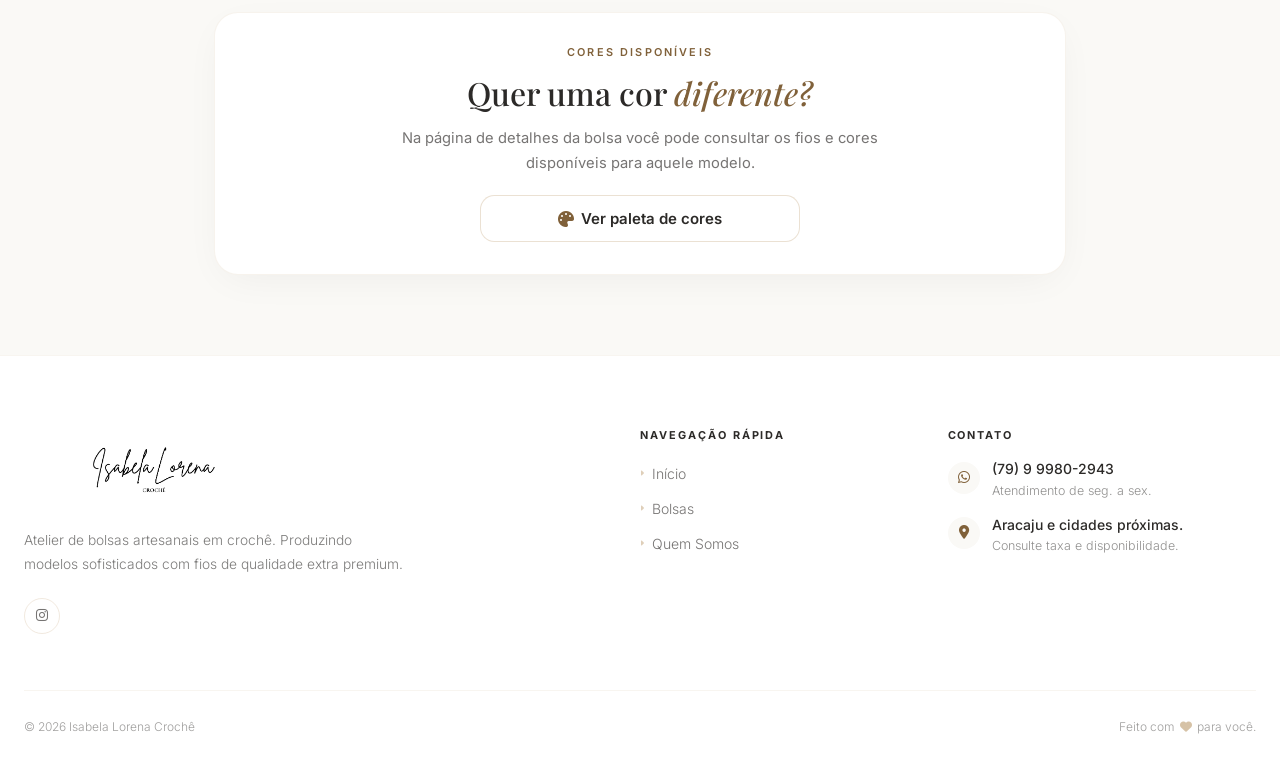
==== commit ca29e7f7: "Filtro" ====
--- a/bolsas.html
+++ b/bolsas.html
@@ -90,9 +90,70 @@
         </div>
       </section>
 
+      <section class="catalog-controls" aria-label="Buscar e filtrar bolsas">
+        <label class="catalog-search" for="catalog-search">
+          <i class="fa-solid fa-magnifying-glass" aria-hidden="true"></i>
+          <input
+            id="catalog-search"
+            type="search"
+            placeholder="Buscar bolsa"
+            autocomplete="off"
+          aria-label="Buscar bolsa pelo nome"
+          />
+        </label>
+
+        <details class="catalog-filter-details" id="catalog-filter-details">
+          <summary>
+            <i class="fa-solid fa-sliders" aria-hidden="true"></i>
+            Filtrar e ordenar
+          </summary>
+          <div class="catalog-filter-panel">
+            <fieldset>
+              <legend>Material</legend>
+              <div
+                class="catalog-filter-options"
+                id="catalog-material-options"
+              ></div>
+            </fieldset>
+
+            <label class="catalog-sort" for="catalog-sort">
+              <span>Ordenar por</span>
+              <select id="catalog-sort">
+                <option value="catalogo">Ordem do catálogo</option>
+                <option value="menor-preco">Menor preço</option>
+                <option value="maior-preco">Maior preço</option>
+              </select>
+            </label>
+
+            <label class="catalog-kids-filter" id="catalog-kids-filter" hidden>
+              <input id="catalog-kids-only" type="checkbox" />
+              <span>Mostrar bolsas infantis</span>
+            </label>
+          </div>
+        </details>
+
+        <div class="catalog-results-row">
+          <p id="catalog-results-count" role="status" aria-live="polite"></p>
+          <button
+            class="catalog-clear"
+            id="catalog-clear"
+            type="button"
+            hidden
+          >
+            Limpar filtros
+          </button>
+        </div>
+      </section>
+
       <section class="catalog-list" aria-label="Lista de bolsas disponíveis">
         <div class="catalog-grid-wrap">
           <div class="products-grid" id="grid-bolsas"></div>
+          <div class="catalog-empty" id="catalog-empty" hidden>
+            <p>Nenhuma bolsa encontrada com esses critérios.</p>
+            <button class="catalog-clear" id="catalog-empty-clear" type="button">
+              Limpar busca e filtros
+            </button>
+          </div>
         </div>
       </section>
 
@@ -234,6 +295,7 @@
 
     <script src="./assets/js/produtos.js"></script>
     <script src="./assets/js/cards.js"></script>
+    <script src="./assets/js/catalog.js"></script>
     <script src="./assets/js/main.js"></script>
   </body>
 </html>
--- a/assets/css/pages/catalog.css
+++ b/assets/css/pages/catalog.css
@@ -17,6 +17,256 @@
 
 .catalog-page img {
   max-width: 100%;
+}
+
+/* ============================================================
+   BUSCA, FILTROS E ORDENAÇÃO
+   ============================================================ */
+
+.catalog-controls {
+  display: grid;
+  grid-template-columns: minmax(0, 1fr) auto;
+  align-items: center;
+  gap: 0.8rem 1rem;
+  max-width: 1280px;
+  margin: -1.5rem auto 1.5rem;
+  padding-inline: clamp(0.9rem, 3vw, 1.5rem);
+}
+
+.catalog-search {
+  display: flex;
+  align-items: center;
+  gap: 0.65rem;
+  min-width: 0;
+  min-height: 48px;
+  padding: 0 0.9rem;
+  border: 1px solid rgba(197, 168, 128, 0.25);
+  border-radius: 0.9rem;
+  background: #fff;
+  color: rgba(44, 42, 40, 0.52);
+}
+
+.catalog-search:focus-within {
+  border-color: var(--color-primary);
+  box-shadow: 0 0 0 3px rgba(197, 168, 128, 0.14);
+}
+
+.catalog-search i {
+  flex: 0 0 auto;
+}
+
+.catalog-search input {
+  width: 100%;
+  min-width: 0;
+  min-height: 44px;
+  padding: 0;
+  border: 0;
+  outline: 0;
+  background: transparent;
+  color: var(--color-dark);
+  font: inherit;
+  font-size: 0.9rem;
+}
+
+.catalog-search input::placeholder {
+  color: rgba(44, 42, 40, 0.5);
+}
+
+.catalog-filter-details {
+  position: relative;
+}
+
+.catalog-filter-details[open] {
+  grid-column: 1 / -1;
+}
+
+.catalog-filter-details > summary {
+  display: flex;
+  align-items: center;
+  justify-content: center;
+  gap: 0.55rem;
+  min-height: 48px;
+  padding: 0 1rem;
+  border: 1px solid rgba(197, 168, 128, 0.25);
+  border-radius: 0.9rem;
+  background: #fff;
+  color: var(--color-dark);
+  cursor: pointer;
+  font-size: 0.84rem;
+  font-weight: 600;
+  list-style: none;
+  white-space: nowrap;
+}
+
+.catalog-filter-details > summary::-webkit-details-marker {
+  display: none;
+}
+
+.catalog-filter-details > summary::after {
+  content: "+";
+  color: var(--color-primary);
+  font-size: 1.1rem;
+  line-height: 1;
+}
+
+.catalog-filter-details[open] > summary::after {
+  content: "−";
+}
+
+.catalog-filter-details > summary:focus-visible,
+.catalog-filter-panel :focus-visible,
+.catalog-clear:focus-visible {
+  outline: 2px solid var(--color-primary);
+  outline-offset: 3px;
+}
+
+.catalog-filter-panel {
+  position: static;
+  display: grid;
+  gap: 1rem;
+  width: 100%;
+  margin-top: 0.5rem;
+  padding: 1rem;
+  border: 1px solid rgba(197, 168, 128, 0.2);
+  border-radius: 1rem;
+  background: #fff;
+  box-shadow: var(--shadow-hover);
+}
+
+.catalog-filter-panel fieldset {
+  display: grid;
+  gap: 0.65rem;
+  min-width: 0;
+  margin: 0;
+  padding: 0;
+  border: 0;
+}
+
+.catalog-filter-panel legend,
+.catalog-sort > span {
+  margin-bottom: 0.1rem;
+  color: rgba(44, 42, 40, 0.68);
+  font-size: 0.75rem;
+  font-weight: 700;
+  letter-spacing: 0.06em;
+  text-transform: uppercase;
+}
+
+.catalog-filter-options {
+  display: flex;
+  flex-wrap: wrap;
+  gap: 0.45rem;
+}
+
+.catalog-filter-chip {
+  position: relative;
+  cursor: pointer;
+}
+
+.catalog-filter-chip input {
+  position: absolute;
+  width: 1px;
+  height: 1px;
+  opacity: 0;
+}
+
+.catalog-filter-chip span {
+  display: inline-flex;
+  align-items: center;
+  min-height: 40px;
+  padding: 0.55rem 0.8rem;
+  border: 1px solid rgba(197, 168, 128, 0.25);
+  border-radius: 999px;
+  color: var(--color-dark);
+  font-size: 0.8rem;
+}
+
+.catalog-filter-chip input:checked + span {
+  border-color: var(--color-primary);
+  background: rgba(197, 168, 128, 0.12);
+}
+
+.catalog-filter-chip input:focus-visible + span {
+  outline: 2px solid var(--color-primary);
+  outline-offset: 2px;
+}
+
+.catalog-sort {
+  display: grid;
+  gap: 0.45rem;
+}
+
+.catalog-sort select {
+  width: 100%;
+  min-height: 44px;
+  padding: 0 0.7rem;
+  border: 1px solid rgba(197, 168, 128, 0.25);
+  border-radius: 0.75rem;
+  background: #fff;
+  color: var(--color-dark);
+  font: inherit;
+  font-size: 0.85rem;
+}
+
+.catalog-kids-filter {
+  display: flex;
+  align-items: center;
+  gap: 0.6rem;
+  min-height: 44px;
+  color: var(--color-dark);
+  cursor: pointer;
+  font-size: 0.86rem;
+}
+
+.catalog-kids-filter input {
+  width: 1.1rem;
+  height: 1.1rem;
+  accent-color: var(--color-primary);
+}
+
+.catalog-results-row {
+  display: flex;
+  grid-column: 1 / -1;
+  align-items: center;
+  justify-content: space-between;
+  min-height: 1.2rem;
+  gap: 0.75rem;
+}
+
+.catalog-results-row p {
+  margin: 0;
+  color: rgba(44, 42, 40, 0.62);
+  font-size: 0.8rem;
+}
+
+.catalog-clear {
+  padding: 0.35rem 0;
+  border: 0;
+  background: transparent;
+  color: var(--color-dark);
+  cursor: pointer;
+  font: inherit;
+  font-size: 0.8rem;
+  font-weight: 600;
+  text-decoration: underline;
+  text-underline-offset: 0.2rem;
+}
+
+.catalog-empty {
+  padding: 2rem 1rem;
+  border: 1px solid rgba(197, 168, 128, 0.18);
+  border-radius: 1rem;
+  background: #fff;
+  text-align: center;
+}
+
+.catalog-empty p {
+  margin: 0 0 0.5rem;
+  color: rgba(44, 42, 40, 0.72);
+}
+
+.catalog-page [hidden] {
+  display: none !important;
 }
 
 /* ============================================================
@@ -172,51 +422,6 @@
 }
 
 /* ============================================================
-   PREÇO
-   ============================================================ */
-
-.catalog-page .product-price {
-  margin: 0 auto 1rem;
-  width: 100%;
-  padding: 0.8rem 0.75rem;
-  border-radius: 0.95rem;
-  background: rgba(240, 235, 225, 0.62);
-  border: 1px solid rgba(197, 168, 128, 0.12);
-}
-
-.catalog-page .price-line {
-  display: flex;
-  flex-direction: column;
-  align-items: center;
-  gap: 0.1rem;
-}
-
-.catalog-page .price-line span {
-  font-size: 0.62rem;
-  font-weight: 700;
-  letter-spacing: 0.12em;
-  text-transform: uppercase;
-  color: rgba(44, 42, 40, 0.52);
-}
-
-.catalog-page .price-line strong {
-  font-size: 0.9rem;
-  color: var(--color-dark);
-  line-height: 1.2;
-}
-
-.catalog-page .price-pix strong {
-  color: var(--color-whatsapp);
-}
-
-.catalog-page .product-price small {
-  display: block;
-  margin-top: 0.25rem;
-  font-size: 0.66rem;
-  color: rgba(44, 42, 40, 0.48);
-}
-
-/* ============================================================
    BOTÃO DO CARD
    ============================================================ */
 
@@ -296,7 +501,7 @@
    MOBILE
    ============================================================ */
 
-@media (max-width: 559px) {
+@media (max-width: 379px) {
   .catalog-header {
     padding: 1.75rem 0.95rem 0;
     margin-bottom: 1.7rem;
@@ -319,11 +524,6 @@
     padding-inline: 0.9rem;
   }
 
-  .catalog-page .products-grid {
-    grid-template-columns: 1fr;
-    gap: 1.1rem;
-  }
-
   .catalog-page .product-card {
     border-radius: 1.25rem;
   }
@@ -332,36 +532,38 @@
     aspect-ratio: 4 / 4.65;
   }
 
-  .catalog-page .product-card .content {
-    padding: 1rem;
-  }
-
-  .catalog-page .product-card h3 {
-    font-size: 1.25rem;
-    margin-bottom: 0.7rem;
-  }
-
-  .catalog-page .product-price {
-    padding: 0.75rem;
-    margin-bottom: 0.9rem;
-  }
-
-  .catalog-page .btn-details {
-    min-height: 44px;
-    font-size: 0.82rem;
-  }
-
   .catalog-color-note {
     padding-inline: 0.9rem;
   }
-}
-
-/* ============================================================
-   MOBILE MAIOR / TABLET PEQUENO
-   ============================================================ */
-
-@media (min-width: 560px) and (max-width: 767px) {
+
+  .catalog-controls {
+    gap: 0.6rem;
+    margin-top: -1.2rem;
+    padding-inline: 0.75rem;
+  }
+
+  .catalog-filter-details > summary {
+    gap: 0.35rem;
+    padding-inline: 0.65rem;
+    font-size: 0.78rem;
+  }
+
+  .catalog-search {
+    padding-inline: 0.7rem;
+  }
+}
+
+/* ============================================================
+   MOBILE / TABLET PEQUENO
+   ============================================================ */
+
+@media (min-width: 380px) and (max-width: 767px) {
   .catalog-grid-wrap {
+    padding-inline: 1.1rem;
+  }
+
+  .catalog-controls {
+    margin-top: -1.5rem;
     padding-inline: 1.1rem;
   }
 
@@ -370,8 +572,58 @@
     gap: 1.15rem;
   }
 
-  .catalog-page .product-image-wrap {
-    aspect-ratio: 4 / 5;
+  .catalog-page .product-card .content {
+    padding: 0.8rem;
+  }
+
+  .catalog-page .product-card h3 {
+    margin-bottom: 0.55rem;
+    font-size: 1.08rem;
+  }
+
+  .catalog-page .product-card .price-box {
+    min-height: 0;
+    margin-bottom: 0.7rem;
+    padding: 0.6rem;
+  }
+
+  .catalog-page .product-card .price-box__top {
+    min-height: 0;
+    margin-bottom: 0.25rem;
+  }
+
+  .catalog-page .product-card .price-box__old--empty {
+    display: none;
+  }
+
+  .catalog-page .product-card .price-box__main {
+    gap: 0.2rem;
+    margin-bottom: 0.2rem;
+  }
+
+  .catalog-page .product-card .price-box__main strong {
+    font-size: 1rem;
+  }
+
+  .catalog-page .product-card .price-box__main span {
+    font-size: 0.62rem;
+  }
+
+  .catalog-page .product-card .price-box__installment {
+    font-size: 0.64rem;
+  }
+
+  .catalog-page .product-card .price-box__total {
+    margin-top: 0.25rem;
+    padding-top: 0.25rem;
+    font-size: 0.6rem;
+  }
+
+  .catalog-page .product-card .btn-details {
+    min-height: 44px;
+    padding: 0.6rem 0.45rem;
+    font-size: 0.76rem;
+    line-height: 1.25;
   }
 }
 
@@ -421,86 +673,7 @@
     font-size: 1.15rem;
   }
 
-  .catalog-page .product-price {
-    padding: 0.7rem 0.6rem;
-  }
-
-  .catalog-page .price-line strong {
-    font-size: 0.84rem;
-  }
-
-  .catalog-page .product-price small {
-    font-size: 0.62rem;
-  }
-}
-
-/* ============================================================
-   CORREÇÃO FINAL — PREÇO NO CARD COMO NA IMAGEM
-   ============================================================ */
-
-.catalog-page .product-card .product-price {
-  width: 100%;
-  margin: 0 0 1rem;
-  padding: 0.85rem 1rem;
-
-  border-radius: 1rem;
-  background: rgba(240, 235, 225, 0.72);
-  border: 1px solid rgba(197, 168, 128, 0.16);
-
-  display: flex;
-  flex-direction: column;
-  gap: 0.35rem;
-
-  text-align: left;
-}
-
-.catalog-page .product-card .product-price .price-line {
-  width: 100%;
-
-  display: grid;
-  grid-template-columns: 1fr auto;
-  align-items: center;
-  column-gap: 0.75rem;
-
-  text-align: left;
-}
-
-.catalog-page .product-card .product-price .price-line span {
-  justify-self: start;
-
-  font-size: 0.68rem;
-  font-weight: 700;
-  letter-spacing: 0.12em;
-  text-transform: uppercase;
-  color: rgba(44, 42, 40, 0.55);
-}
-
-.catalog-page .product-card .product-price .price-line strong {
-  justify-self: end;
-
-  font-size: 0.95rem;
-  font-weight: 700;
-  line-height: 1.2;
-  color: var(--color-dark);
-  text-align: right;
-  white-space: nowrap;
-}
-
-.catalog-page .product-card .product-price .price-pix strong {
-  color: var(--color-whatsapp);
-}
-
-.catalog-page .product-card .product-price small {
-  display: block;
-  width: 100%;
-  margin-top: 0.15rem;
-
-  font-size: 0.68rem;
-  line-height: 1.35;
-  color: rgba(44, 42, 40, 0.48);
-  text-align: left;
-}
-
+}
 
 /* ============================================================
    AJUSTE DE ALTURA DOS CARDS COM TAMANHOS
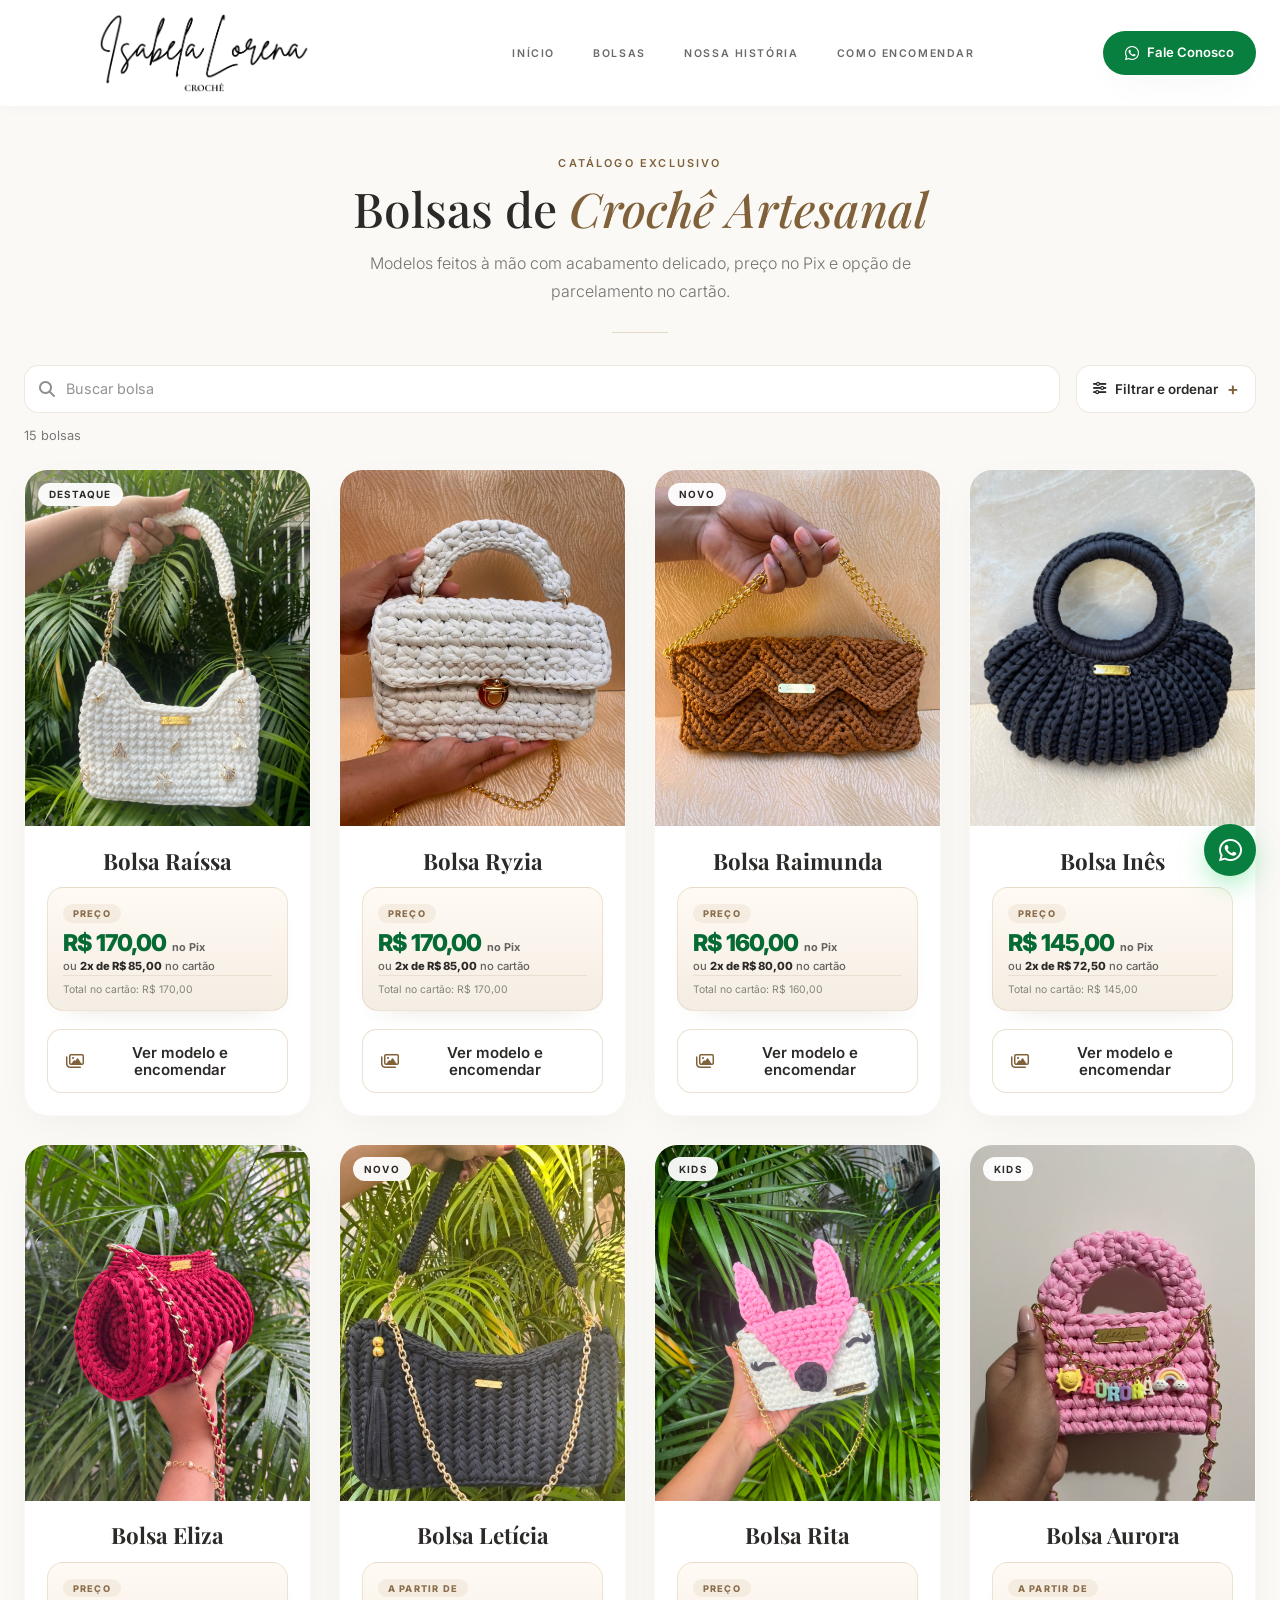
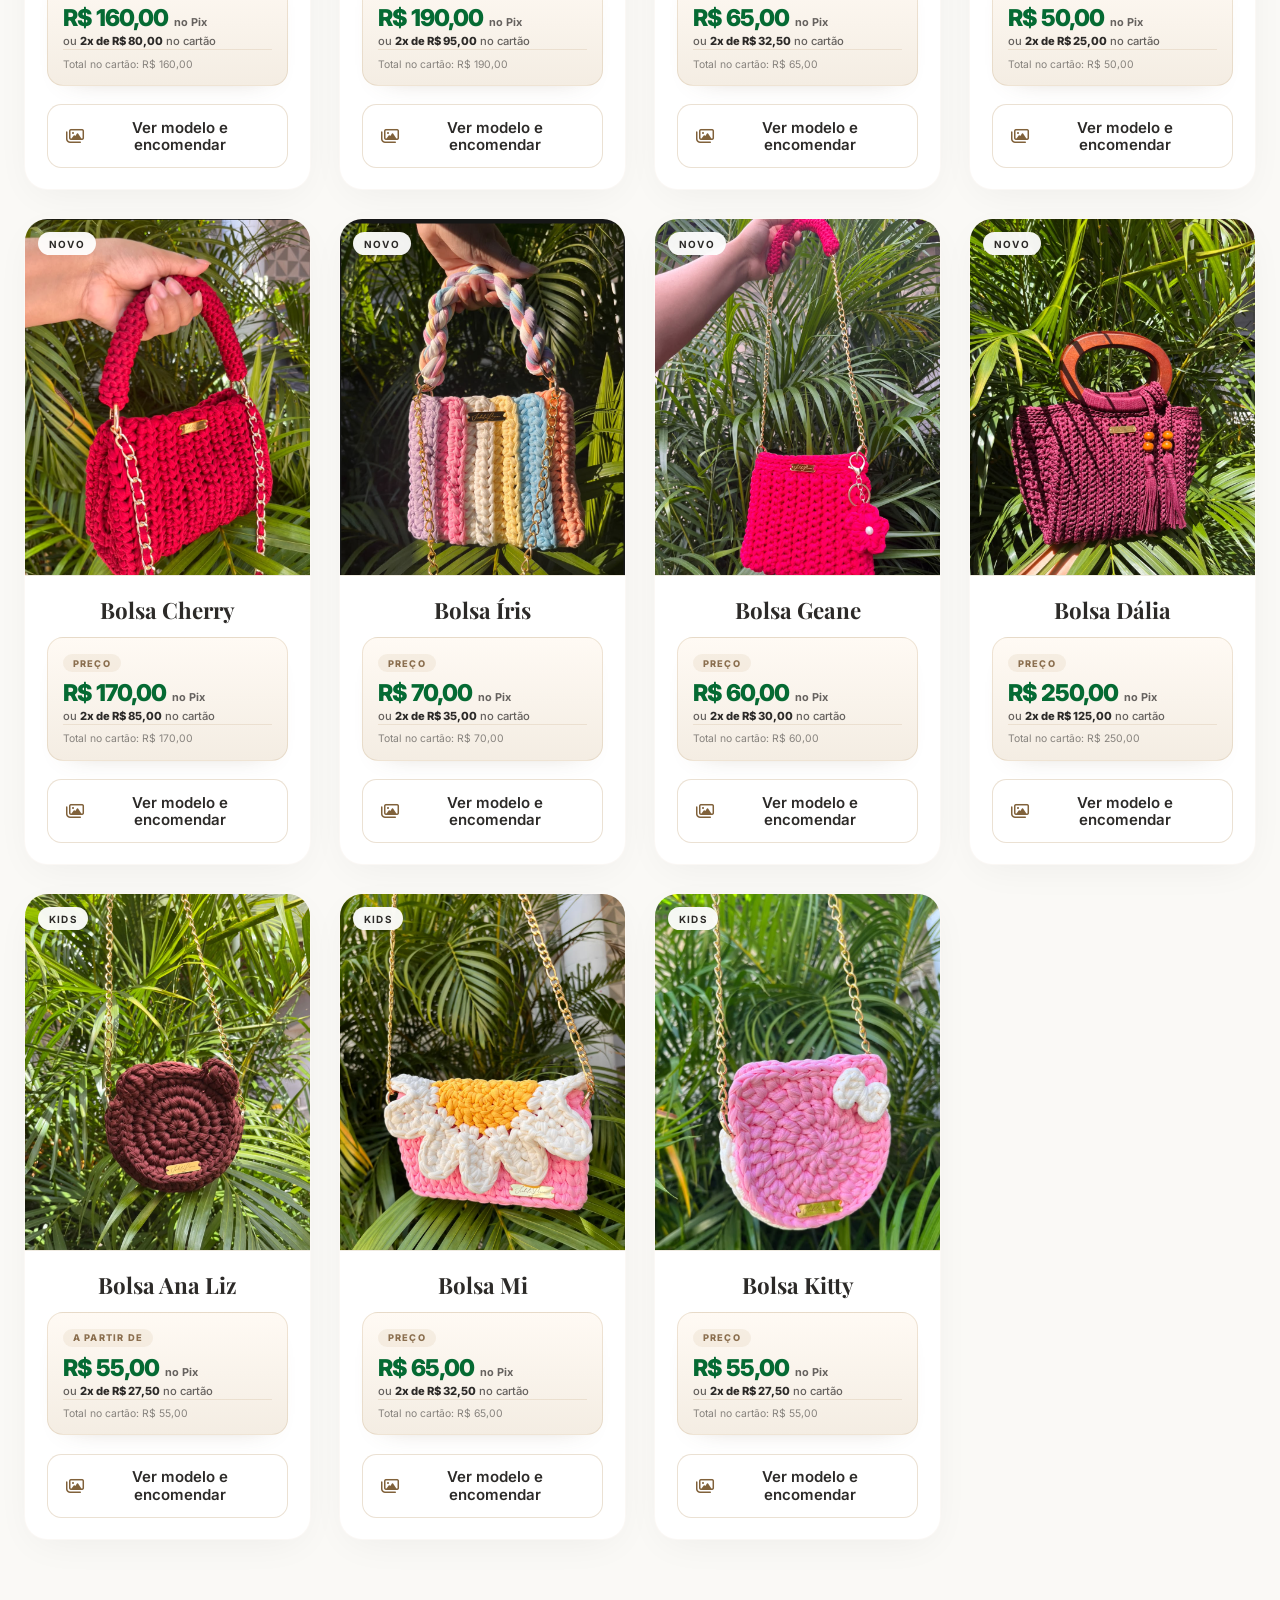
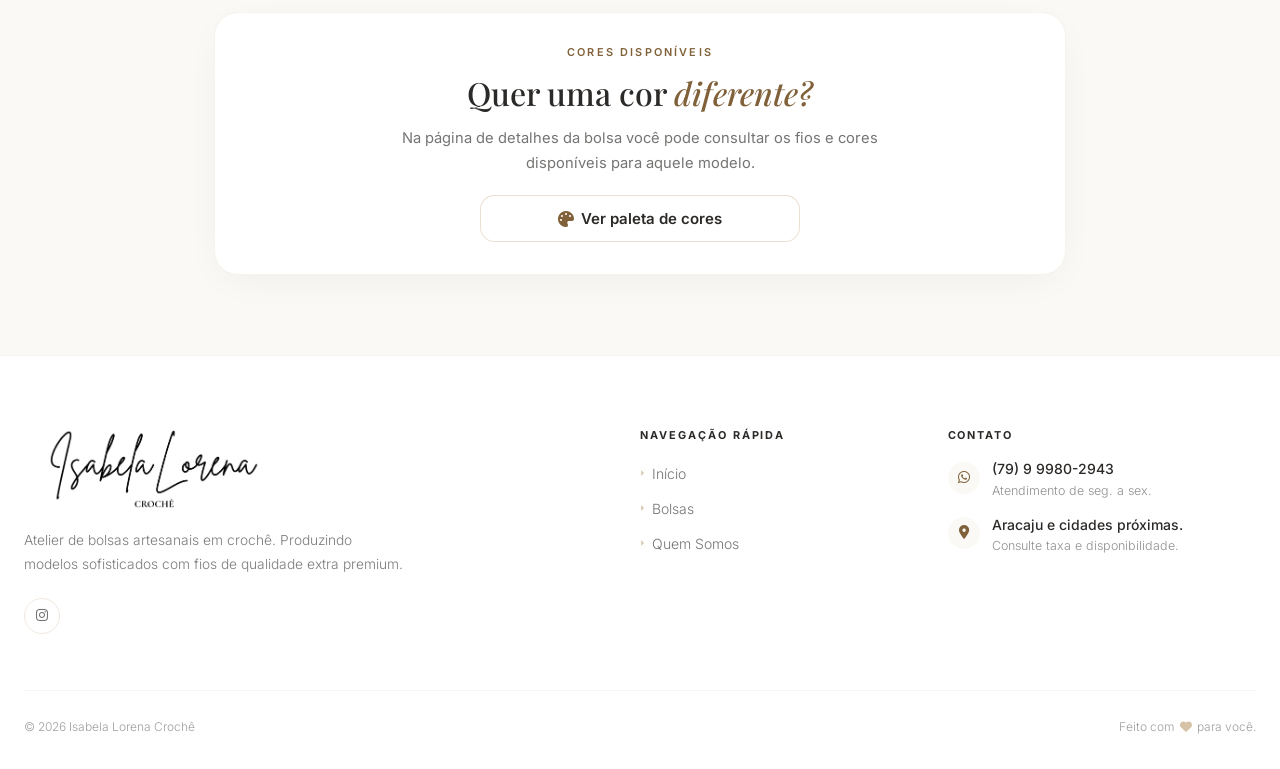
==== commit 8dba65ac: "Melhorando logo da marca" ====
--- a/bolsas.html
+++ b/bolsas.html
@@ -32,7 +32,7 @@
     <header class="site-header">
       <div class="inner">
         <a class="logo" href="index.html" aria-label="Isabela Lorena Crochê">
-          <img src="assets/img/logo.jpeg" alt="Isabela Lorena Crochê" />
+          <img src="assets/img/logo.png" alt="Isabela Lorena Crochê" />
         </a>
         <nav class="nav-desktop">
           <a href="index.html"> In&iacute;cio </a>
@@ -190,7 +190,7 @@
               href="index.html"
               aria-label="Isabela Lorena Crochê"
             >
-              <img src="assets/img/logo.jpeg" alt="Isabela Lorena Crochê" />
+              <img src="assets/img/logo.png" alt="Isabela Lorena Crochê" />
             </a>
 
             <p>
